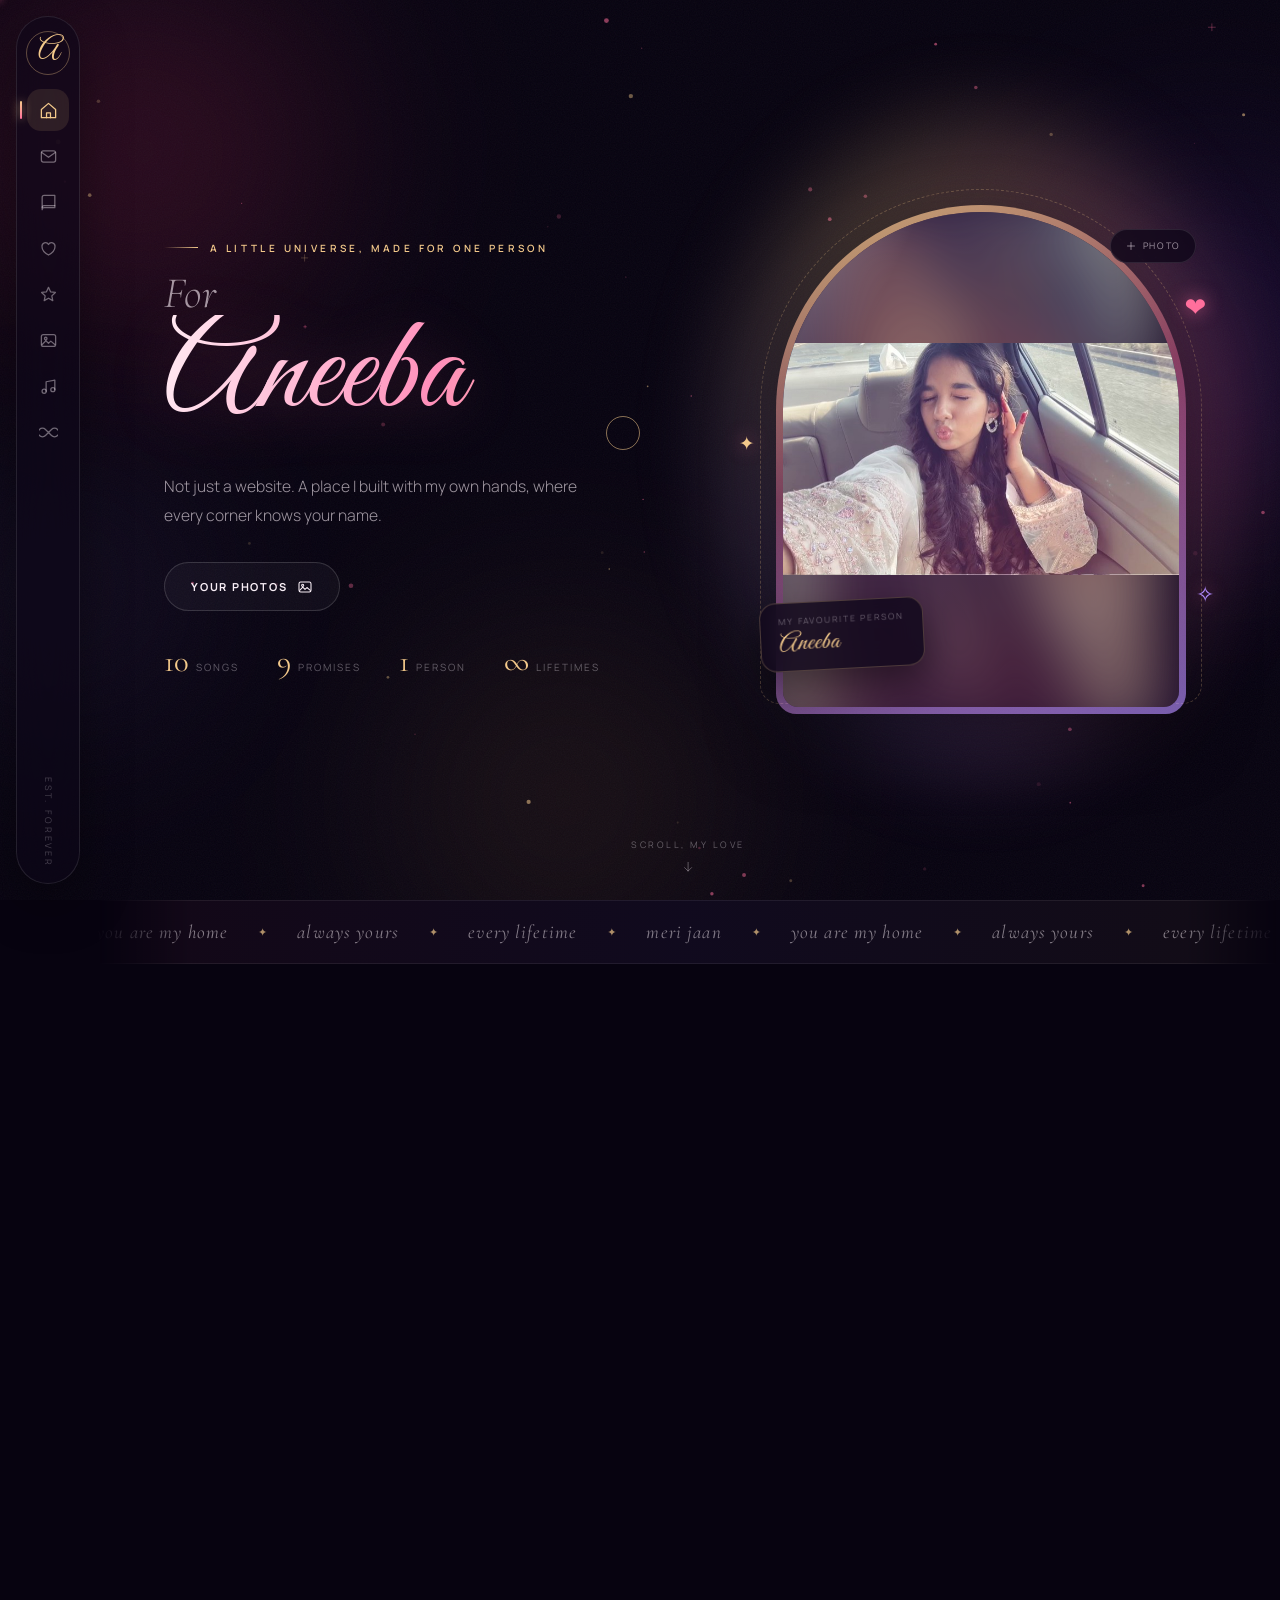
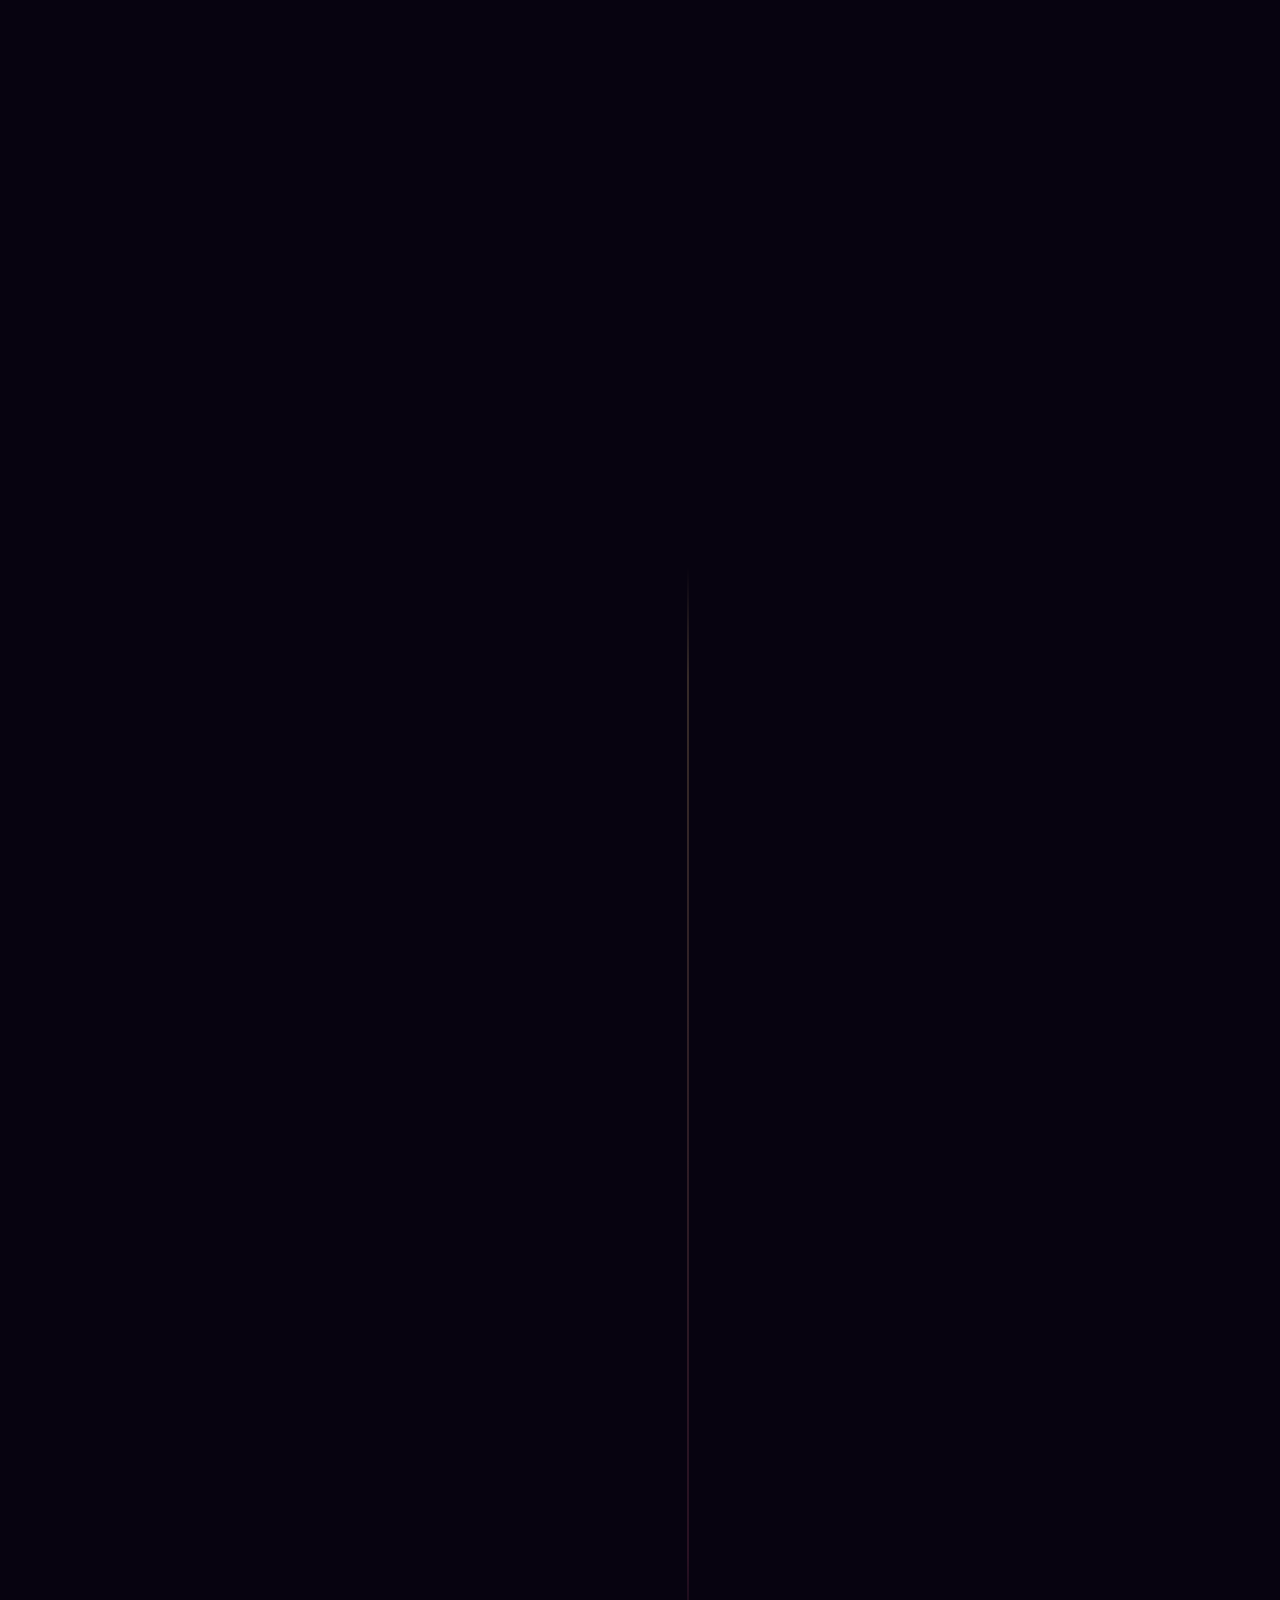
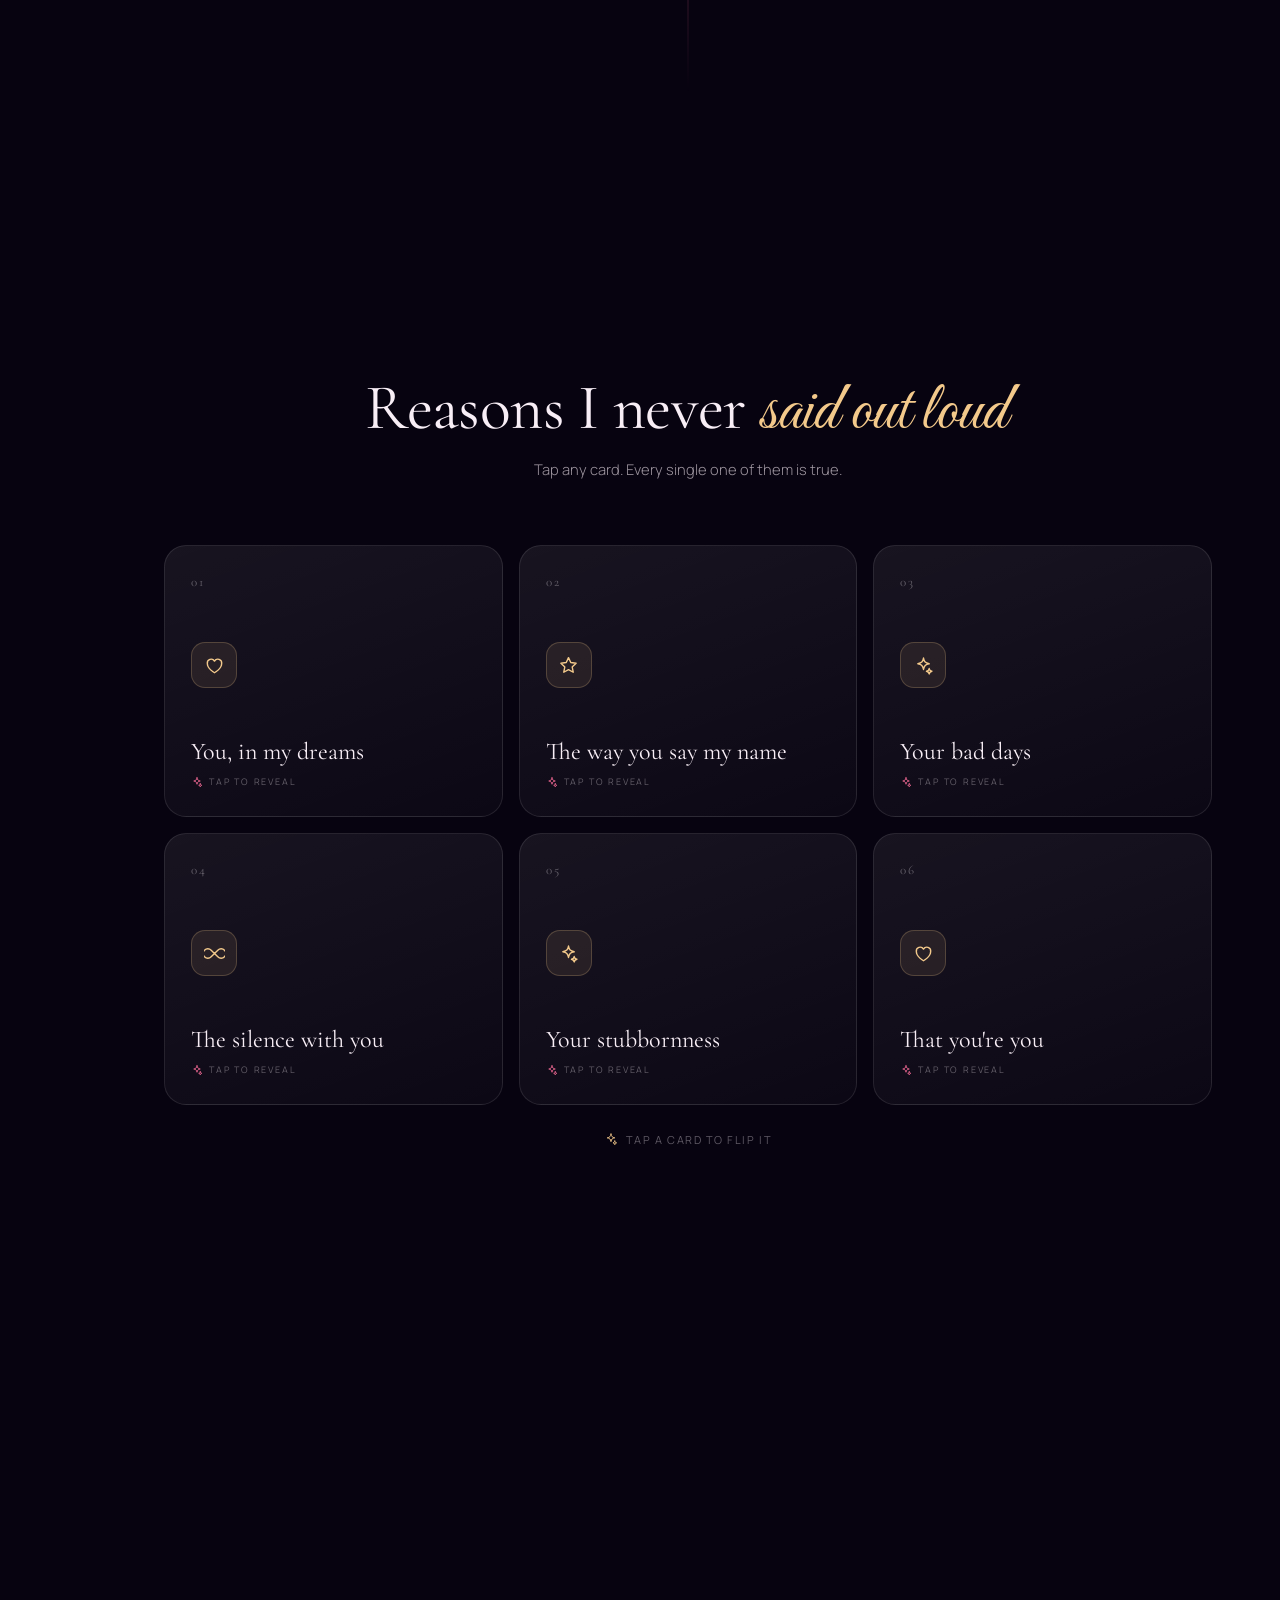
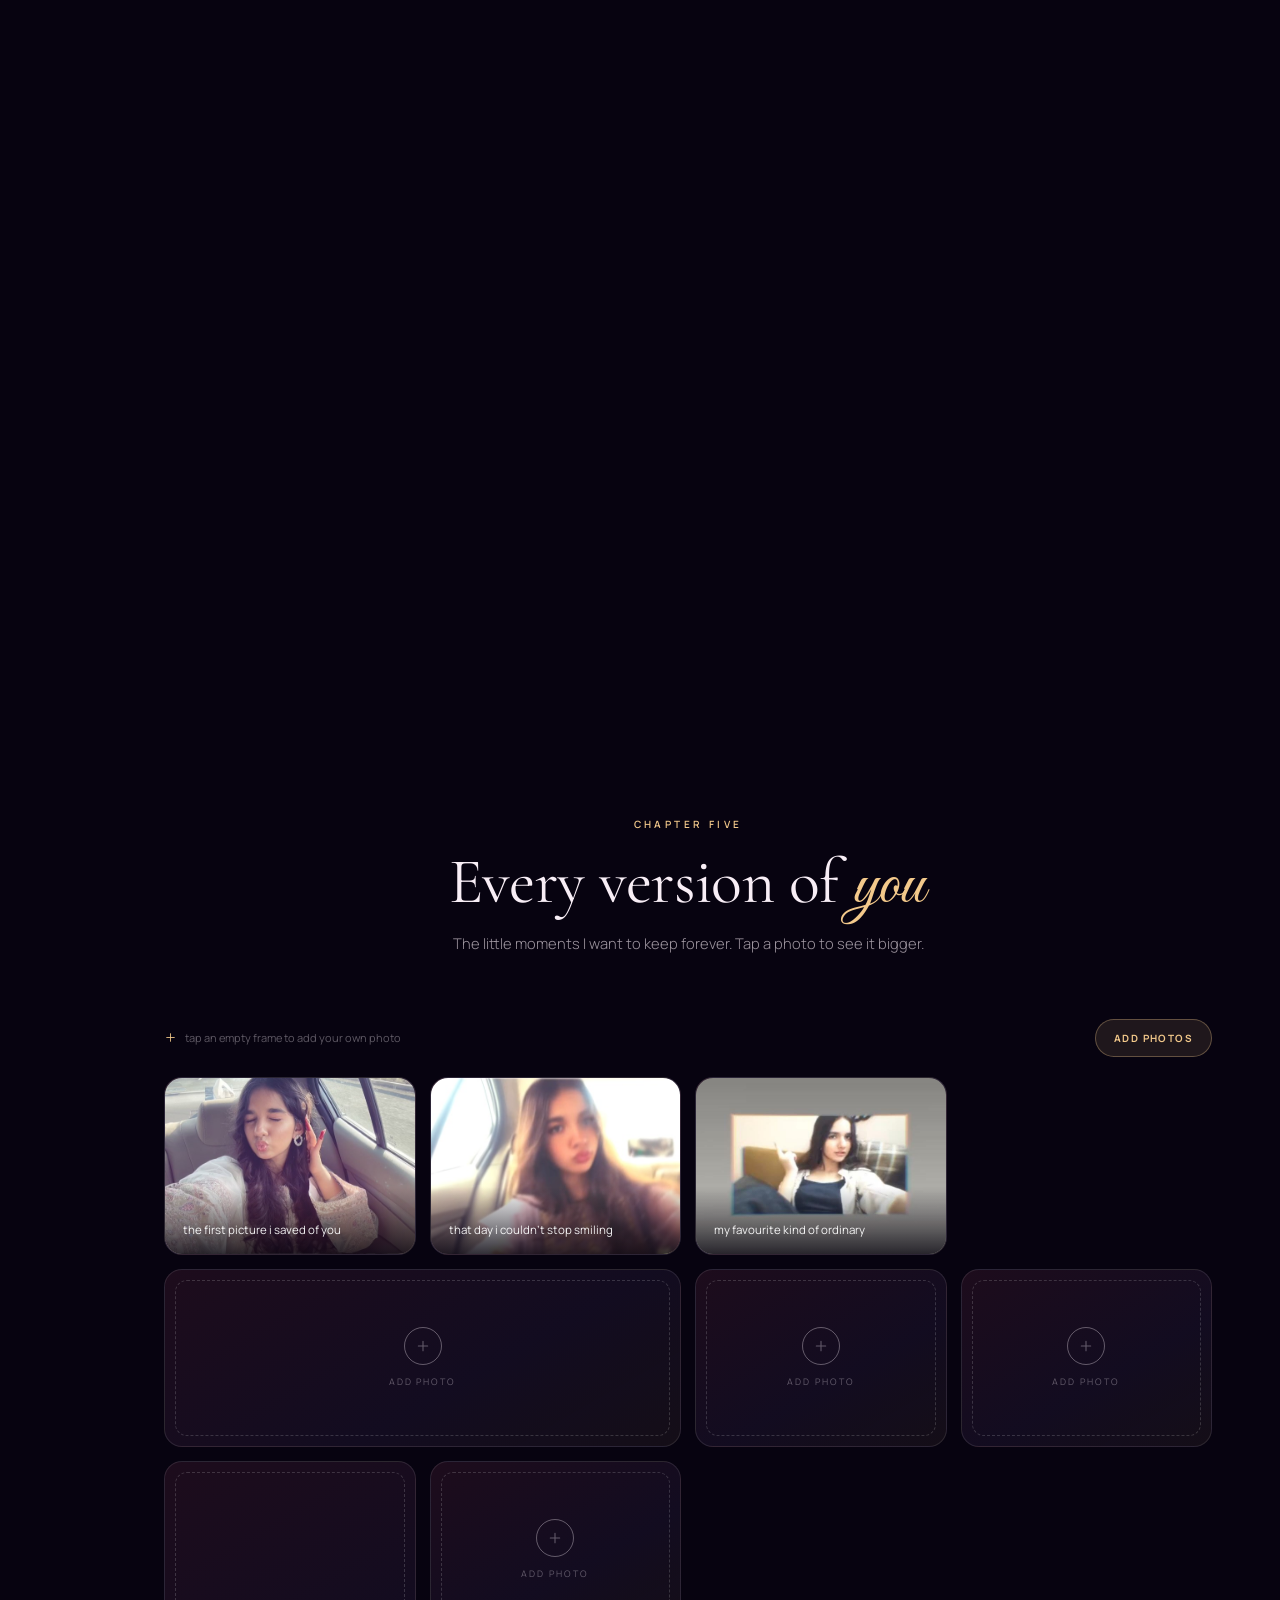
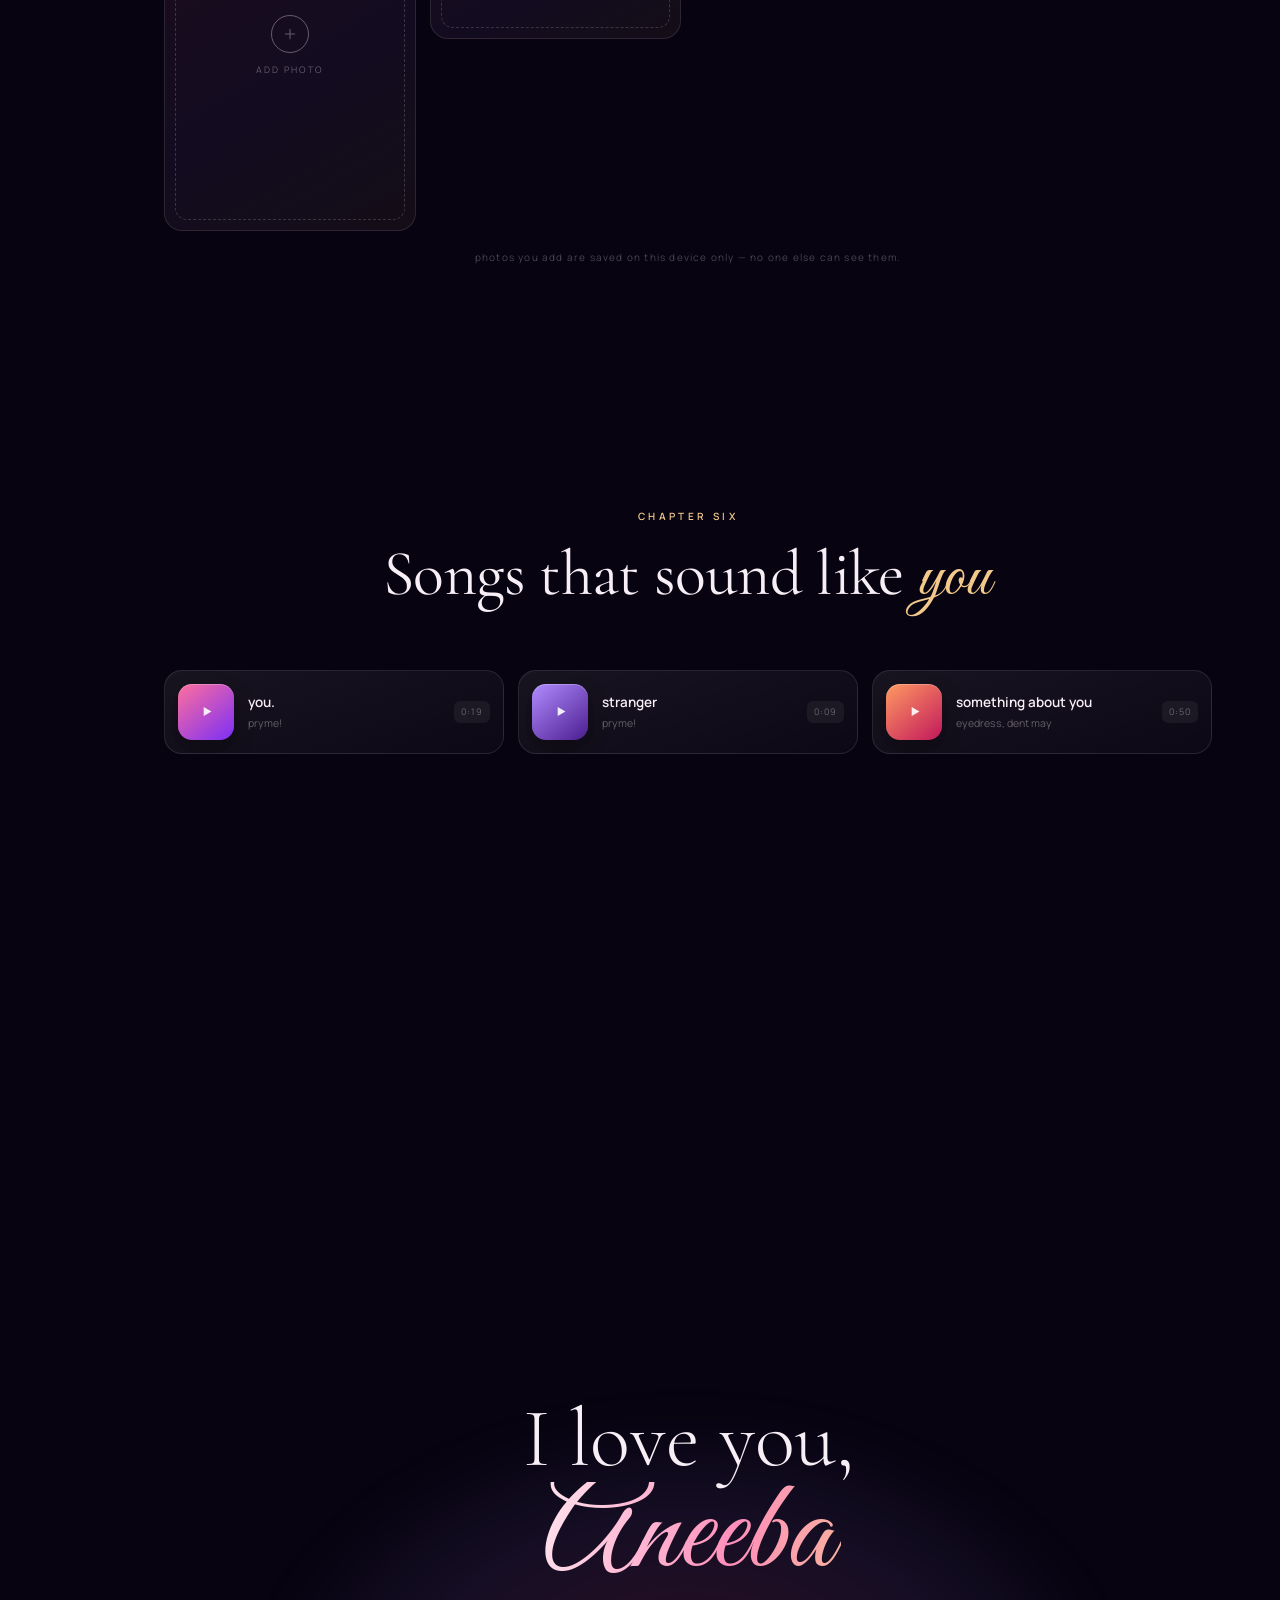
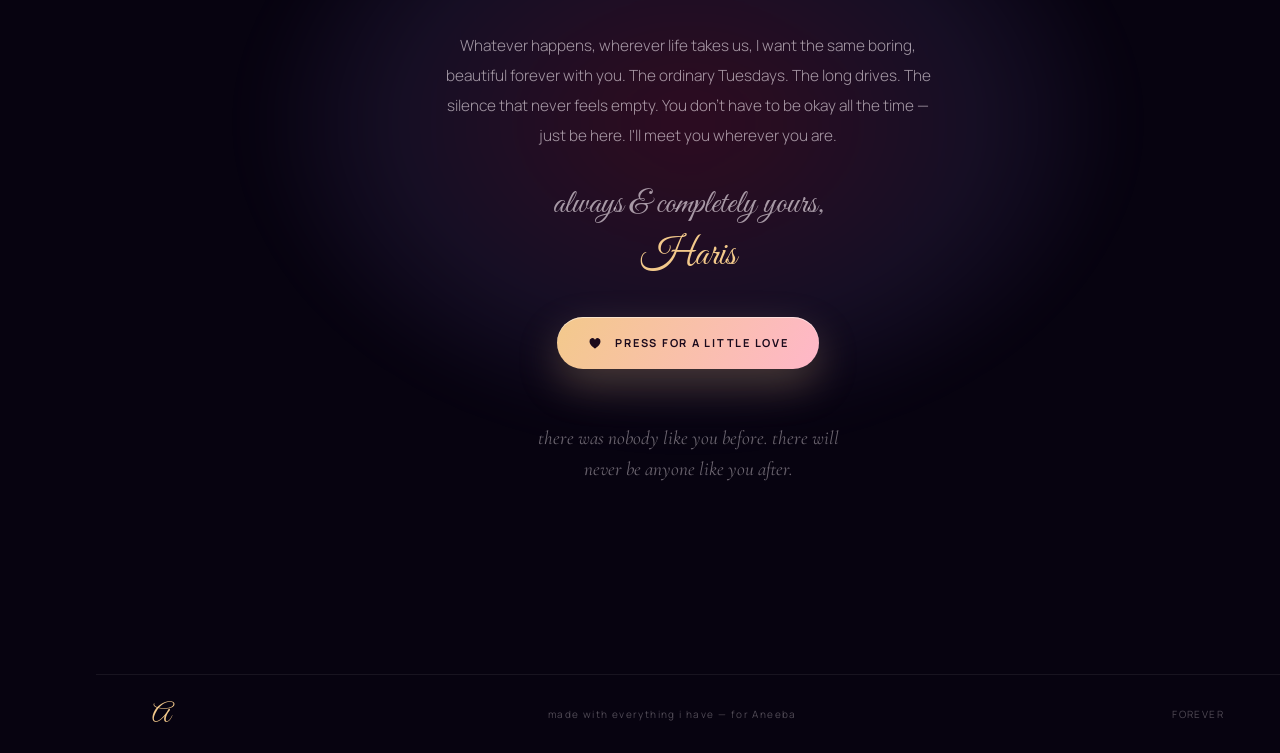
==== index.html @ 553f166e "mobile performance: no canvas particles, freeze loop animations, cover hero" ====
<!DOCTYPE html>
<html lang="en">
<head>
<meta charset="utf-8" />
<meta name="viewport" content="width=device-width, initial-scale=1, viewport-fit=cover" />
<title>For Aneeba — my favourite person</title>
<meta name="description" content="A little universe built for one person. A letter, a story, nine promises, photos of you and our songs." />
<meta name="theme-color" content="#070310" />
<meta property="og:title" content="For Aneeba — my favourite person" />
<meta property="og:description" content="A little universe built for one person." />
<link rel="icon" href="data:image/svg+xml,%3Csvg xmlns='http://www.w3.org/2000/svg' viewBox='0 0 100 100'%3E%3Ctext y='.9em' font-size='90'%3E%E2%9D%A4%EF%B8%8F%3C/text%3E%3C/svg%3E" />
<link rel="preconnect" href="https://fonts.googleapis.com" />
<link rel="preconnect" href="https://fonts.gstatic.com" crossorigin />
<link href="https://fonts.googleapis.com/css2?family=Cormorant+Garamond:ital,wght@0,300;0,400;0,500;0,600;1,300;1,400;1,500&family=Great+Vibes&family=Manrope:wght@300;400;500;600;700&display=swap" rel="stylesheet" />
<link rel="stylesheet" href="css/style.css?v=3" />
<noscript><style>[data-reveal]{opacity:1!important;transform:none!important}.veil{display:none!important}body{overflow:auto!important}</style></noscript>
</head>
<body class="is-loading">

<a class="skip" href="#home">Skip to content</a>

<!-- ============ icon sprite ============ -->
<svg class="sprite" aria-hidden="true" focusable="false">
  <symbol id="i-home" viewBox="0 0 24 24"><path d="M3 10.7 12 3l9 7.7V21H3z"/><path d="M9.5 21v-6h5v6"/></symbol>
  <symbol id="i-mail" viewBox="0 0 24 24"><rect x="3" y="5" width="18" height="14" rx="2.5"/><path d="m3.5 7 8.5 6 8.5-6"/></symbol>
  <symbol id="i-book" viewBox="0 0 24 24"><path d="M4 5.5A2.5 2.5 0 0 1 6.5 3H20v15.5H6.5A2.5 2.5 0 0 0 4 21z"/><path d="M4 18.5A2.5 2.5 0 0 1 6.5 16H20"/></symbol>
  <symbol id="i-heart" viewBox="0 0 24 24"><path d="M12 20.3S3.8 15.6 3.8 9.7A4.4 4.4 0 0 1 12 7a4.4 4.4 0 0 1 8.2 2.7c0 5.9-8.2 10.6-8.2 10.6z"/></symbol>
  <symbol id="i-star" viewBox="0 0 24 24"><path d="m12 3 2.6 5.6 6.1.8-4.5 4.3 1.2 6-5.4-3-5.4 3 1.2-6L3.3 9.4l6.1-.8z"/></symbol>
  <symbol id="i-image" viewBox="0 0 24 24"><rect x="3" y="4.5" width="18" height="15" rx="2.5"/><circle cx="8.5" cy="9.5" r="1.6"/><path d="m4 17 4.7-4.7 3.3 3.2 2.9-2.7L20 17"/></symbol>
  <symbol id="i-music" viewBox="0 0 24 24"><path d="M9 18V6l11-2v12"/><circle cx="6.5" cy="18" r="2.6"/><circle cx="17.5" cy="16" r="2.6"/></symbol>
  <symbol id="i-infinity" viewBox="0 0 24 24"><path d="M8.2 8.2a5.4 5.4 0 1 0 0 7.6c2.3-2.3 5.3-5.3 7.6-7.6a5.4 5.4 0 1 1 0 7.6c-2.3-2.3-5.3-5.3-7.6-7.6z"/></symbol>
  <symbol id="i-play" viewBox="0 0 24 24"><path d="M8 5.5v13l11-6.5z" fill="currentColor" stroke="none"/></symbol>
  <symbol id="i-pause" viewBox="0 0 24 24"><rect x="6.5" y="5" width="3.6" height="14" rx="1" fill="currentColor" stroke="none"/><rect x="13.9" y="5" width="3.6" height="14" rx="1" fill="currentColor" stroke="none"/></symbol>
  <symbol id="i-prev" viewBox="0 0 24 24"><path d="M6 5v14"/><path d="M19 5.5v13L9 12z" fill="currentColor" stroke="none"/></symbol>
  <symbol id="i-next" viewBox="0 0 24 24"><path d="M18 5v14"/><path d="M5 5.5v13L15 12z" fill="currentColor" stroke="none"/></symbol>
  <symbol id="i-close" viewBox="0 0 24 24"><path d="m5.5 5.5 13 13M18.5 5.5l-13 13"/></symbol>
  <symbol id="i-plus" viewBox="0 0 24 24"><path d="M12 5v14M5 12h14"/></symbol>
  <symbol id="i-down" viewBox="0 0 24 24"><path d="M12 4v15M6 13l6 6 6-6"/></symbol>
  <symbol id="i-left" viewBox="0 0 24 24"><path d="m14.5 5-7 7 7 7"/></symbol>
  <symbol id="i-right" viewBox="0 0 24 24"><path d="m9.5 5 7 7-7 7"/></symbol>
  <symbol id="i-menu" viewBox="0 0 24 24"><path d="M4 8h16M4 16h16"/></symbol>
  <symbol id="i-sparkle" viewBox="0 0 24 24"><path d="M12 3.5c.8 4.4 2.1 5.7 6.5 6.5-4.4.8-5.7 2.1-6.5 6.5-.8-4.4-2.1-5.7-6.5-6.5 4.4-.8 5.7-2.1 6.5-6.5z"/><path d="M18.5 15.5c.4 2.1 1 2.7 3.1 3.1-2.1.4-2.7 1-3.1 3.1-.4-2.1-1-2.7-3.1-3.1 2.1-.4 2.7-1 3.1-3.1z"/></symbol>
  <symbol id="i-lock" viewBox="0 0 24 24"><rect x="4.5" y="10" width="15" height="10.5" rx="2.5"/><path d="M8 10V7.5a4 4 0 0 1 8 0V10"/></symbol>
</svg>

<!-- ============ preloader ============ -->
<div class="veil" id="veil" role="status" aria-live="polite">
  <div class="veil__core">
    <div class="veil__ring">
      <svg viewBox="0 0 120 120"><circle class="veil__bg" cx="60" cy="60" r="54"/><circle class="veil__fg" id="veilArc" cx="60" cy="60" r="54"/></svg>
      <span class="veil__mono">A</span>
    </div>
    <p class="veil__name">For Aneeba</p>
    <p class="veil__pct" id="veilPct">0%</p>
  </div>
</div>

<!-- ============ background ============ -->
<div class="aurora" aria-hidden="true">
  <span class="orb orb--1"></span>
  <span class="orb orb--2"></span>
  <span class="orb orb--3"></span>
  <span class="orb orb--4"></span>
  <div class="aurora__grain"></div>
</div>
<canvas id="canvas" aria-hidden="true"></canvas>
<div class="cursor" id="cursor" aria-hidden="true"><span class="cursor__dot"></span><span class="cursor__ring"></span></div>
<div class="progress" aria-hidden="true"><span id="progressFill"></span></div>

<!-- ============ desktop rail ============ -->
<aside class="rail" aria-label="Main navigation">
  <a class="rail__logo" href="#home" aria-label="Back to the top"><span>A</span></a>
  <nav class="rail__nav">
    <a class="rail__link is-active" href="#home" aria-label="Home"><svg class="ico"><use href="#i-home"/></svg><span class="rail__tip">Home</span></a>
    <a class="rail__link" href="#letter" aria-label="Letter"><svg class="ico"><use href="#i-mail"/></svg><span class="rail__tip">Letter</span></a>
    <a class="rail__link" href="#story" aria-label="Our story"><svg class="ico"><use href="#i-book"/></svg><span class="rail__tip">Our story</span></a>
    <a class="rail__link" href="#reasons" aria-label="Reasons"><svg class="ico"><use href="#i-heart"/></svg><span class="rail__tip">Reasons</span></a>
    <a class="rail__link" href="#sky" aria-label="Promises"><svg class="ico"><use href="#i-star"/></svg><span class="rail__tip">Promises</span></a>
    <a class="rail__link" href="#gallery" aria-label="Gallery"><svg class="ico"><use href="#i-image"/></svg><span class="rail__tip">Gallery</span></a>
    <a class="rail__link" href="#music" aria-label="Music"><svg class="ico"><use href="#i-music"/></svg><span class="rail__tip">Music</span></a>
    <a class="rail__link" href="#forever" aria-label="Forever"><svg class="ico"><use href="#i-infinity"/></svg><span class="rail__tip">Forever</span></a>
  </nav>
  <span class="rail__foot">est. forever</span>
</aside>

<!-- ============ mobile topbar + menu ============ -->
<header class="topbar">
  <a class="topbar__logo" href="#home" aria-label="Back to the top">A</a>
  <span class="topbar__tag">for Aneeba</span>
  <button class="topbar__burger" id="burger" aria-label="Open menu" aria-expanded="false" aria-controls="menu">
    <svg class="ico"><use href="#i-menu"/></svg>
  </button>
</header>

<div class="menu" id="menu" aria-hidden="true">
  <div class="menu__inner">
    <p class="menu__kicker">where would you like to go?</p>
    <nav class="menu__nav" aria-label="Mobile navigation">
      <a href="#home"><em>01</em><span>Home</span></a>
      <a href="#letter"><em>02</em><span>The letter</span></a>
      <a href="#story"><em>03</em><span>Our story</span></a>
      <a href="#reasons"><em>04</em><span>Reasons</span></a>
      <a href="#sky"><em>05</em><span>Promises</span></a>
      <a href="#gallery"><em>06</em><span>Your photos</span></a>
      <a href="#music"><em>07</em><span>Our songs</span></a>
      <a href="#forever"><em>08</em><span>Forever</span></a>
    </nav>
    <p class="menu__foot">made with everything i have</p>
  </div>
</div>

<div class="page">

  <!-- ============ hero ============ -->
  <section class="hero" id="home">
    <div class="shell hero__grid">
      <div class="hero__copy">
        <p class="kicker" data-reveal><span class="kicker__line"></span>a little universe, made for one person</p>
        <h1 class="hero__title">
          <span class="hero__pre" data-reveal style="--d:.08s">For</span>
          <span class="hero__name" data-reveal style="--d:.16s">Aneeba</span>
        </h1>
        <p class="hero__lede" data-reveal style="--d:.26s">Not just a website. A place I built with my own hands, where every corner knows your name.</p>
        <div class="hero__actions" data-reveal style="--d:.34s">
          <a class="btn btn--ghost" href="#gallery">
            <span>Your photos</span>
            <svg class="ico"><use href="#i-image"/></svg>
          </a>
        </div>
        <ul class="hero__chips" data-reveal style="--d:.42s">
          <li><b>10</b><span>songs</span></li>
          <li><b>9</b><span>promises</span></li>
          <li><b>1</b><span>person</span></li>
          <li><b>&infin;</b><span>lifetimes</span></li>
        </ul>
      </div>

      <div class="hero__art" data-reveal style="--d:.2s">
        <div class="portrait" id="portrait">
          <div class="portrait__halo"></div>
          <div class="portrait__ring"></div>
          <div class="portrait__inner">
            <div class="portrait__photo" data-photo-slot="hero">
              <img class="portrait__blur" alt="" aria-hidden="true" loading="eager" />
              <img alt="Aneeba" data-photo-img loading="eager" />
              <div class="photo-fallback">
                <span class="photo-fallback__mono">A</span>
                <span class="photo-fallback__hint">a photo of you belongs here</span>
              </div>
              <div class="portrait__sheen"></div>
            </div>
          </div>
          <span class="portrait__orbit portrait__orbit--a" aria-hidden="true">❤</span>
          <span class="portrait__orbit portrait__orbit--b" aria-hidden="true">✦</span>
          <span class="portrait__orbit portrait__orbit--c" aria-hidden="true">✧</span>
          <div class="portrait__tag">
            <span>my favourite person</span>
            <strong>Aneeba</strong>
          </div>
          <button class="portrait__add" type="button" data-photo-pick="hero" aria-label="Add a photo to the portrait">
            <svg class="ico"><use href="#i-plus"/></svg> photo
          </button>
        </div>
      </div>
    </div>
    <a class="scroll-cue" href="#letter" aria-label="Scroll to the letter">
      <span>scroll, my love</span>
      <svg class="ico"><use href="#i-down"/></svg>
    </a>
  </section>

  <!-- ============ marquee ============ -->
  <div class="band" aria-hidden="true">
    <div class="band__track">
      <span>you are my home</span><i>✦</i><span>always yours</span><i>✦</i><span>every lifetime</span><i>✦</i><span>meri jaan</span><i>✦</i>
      <span>you are my home</span><i>✦</i><span>always yours</span><i>✦</i><span>every lifetime</span><i>✦</i><span>meri jaan</span><i>✦</i>
    </div>
  </div>

  <!-- ============ letter ============ -->
  <section class="section" id="letter">
    <div class="shell">
      <div class="head head--center">
        <p class="kicker" data-reveal><span class="kicker__line"></span>chapter one</p>
        <h2 class="head__title" data-reveal style="--d:.08s">Words I kept <em>for you</em></h2>
        <p class="head__sub" data-reveal style="--d:.16s">Some things are too big for a text message, so I put them here instead. Open it slowly.</p>
      </div>

      <div class="envelope-wrap" data-reveal style="--d:.2s">
        <button class="envelope" type="button" data-open-letter aria-label="Open the letter">
          <span class="envelope__back"></span>
          <span class="envelope__letter">
            <span class="envelope__script">For Aneeba</span>
            <span class="envelope__line"></span>
            <span class="envelope__line envelope__line--short"></span>
            <span class="envelope__line"></span>
          </span>
          <span class="envelope__front"></span>
          <span class="envelope__flap"></span>
          <span class="envelope__seal">A</span>
        </button>
        <p class="envelope__caption">sealed with wax &amp; everything i have</p>
      </div>
    </div>
  </section>

  <!-- ============ story ============ -->
  <section class="section" id="story">
    <div class="shell">
      <div class="head head--center">
        <p class="kicker" data-reveal><span class="kicker__line"></span>chapter two</p>
        <h2 class="head__title" data-reveal style="--d:.08s">Our little <em>story</em></h2>
        <p class="head__sub" data-reveal style="--d:.16s">No dates, no timelines. Just the chapters that made you my person.</p>
      </div>
      <div class="timeline" id="timeline"></div>
    </div>
  </section>

  <!-- ============ reasons ============ -->
  <section class="section" id="reasons">
    <div class="shell">
      <div class="head head--center">
        <p class="kicker" data-reveal><span class="kicker__line"></span>chapter three</p>
        <h2 class="head__title" data-reveal style="--d:.08s">Reasons I never <em>said out loud</em></h2>
        <p class="head__sub" data-reveal style="--d:.16s">Tap any card. Every single one of them is true.</p>
      </div>
      <div class="reasons" id="reasonsGrid"></div>
      <p class="hint" data-reveal><svg class="ico"><use href="#i-sparkle"/></svg> tap a card to flip it</p>
    </div>
  </section>

  <!-- ============ promises / sky ============ -->
  <section class="section" id="sky">
    <div class="shell">
      <div class="head head--center">
        <p class="kicker" data-reveal><span class="kicker__line"></span>chapter four</p>
        <h2 class="head__title" data-reveal style="--d:.08s">Nine promises in <em>the sky</em></h2>
        <p class="head__sub" data-reveal style="--d:.16s">Every star is a promise. Open one and keep it forever.</p>
      </div>

      <div class="sky-wrap" data-reveal style="--d:.2s">
        <div class="sky" id="sky">
          <div class="sky__glow"></div>
          <span class="sky__moon" aria-hidden="true"></span>
          <svg class="sky__lines" id="skyLines" viewBox="0 0 100 100" preserveAspectRatio="none" aria-hidden="true"></svg>
          <div class="sky__stars" id="skyStars"></div>
        </div>
        <div class="sky__meta">
          <span class="sky__count"><b id="skyOpen">0</b> / 9 promises opened</span>
          <span class="sky__note" id="skyNote">the stars are listening</span>
        </div>
      </div>
    </div>
  </section>

  <!-- ============ gallery ============ -->
  <section class="section" id="gallery">
    <div class="shell">
      <div class="head head--center">
        <p class="kicker" data-reveal><span class="kicker__line"></span>chapter five</p>
        <h2 class="head__title" data-reveal style="--d:.08s">Every version of <em>you</em></h2>
        <p class="head__sub" data-reveal style="--d:.16s">The little moments I want to keep forever. Tap a photo to see it bigger.</p>
      </div>

      <div class="gallery-bar" data-reveal>
        <span class="gallery-bar__hint"><svg class="ico"><use href="#i-plus"/></svg> tap an empty frame to add your own photo</span>
        <button class="btn btn--tiny" type="button" id="addPhotosBtn">Add photos</button>
      </div>

      <div class="gallery" id="galleryGrid"></div>
      <p class="gallery__note">photos you add are saved on this device only — no one else can see them.</p>
    </div>
  </section>

  <!-- ============ music ============ -->
  <section class="section" id="music">
    <div class="shell">
      <div class="head head--center">
        <p class="kicker" data-reveal><span class="kicker__line"></span>chapter six</p>
        <h2 class="head__title" data-reveal style="--d:.08s">Songs that sound like <em>you</em></h2>
      </div>
      <div class="playlist" id="playlist"></div>
    </div>
  </section>

  <!-- ============ forever ============ -->
  <section class="section forever" id="forever">
    <div class="forever__glow" aria-hidden="true"></div>
    <div class="shell forever__inner">
      <p class="kicker" data-reveal><span class="kicker__line"></span>one last thing</p>
      <h2 class="forever__title" data-reveal style="--d:.1s">I love you,<br /><span>Aneeba</span></h2>
      <p class="forever__text" data-reveal style="--d:.2s">
        Whatever happens, wherever life takes us, I want the same boring, beautiful forever with you.
        The ordinary Tuesdays. The long drives. The silence that never feels empty.
        You don't have to be okay all the time — just be here. I'll meet you wherever you are.
      </p>
      <p class="forever__sign" data-reveal style="--d:.28s">always &amp; completely yours,<br /><span>Haris</span></p>
      <button class="btn btn--heart" type="button" id="loveBtn" data-reveal style="--d:.36s">
        <svg class="ico"><use href="#i-heart"/></svg>
        <span>press for a little love</span>
      </button>
      <p class="forever__foot" data-reveal style="--d:.44s">there was nobody like you before. there will never be anyone like you after.</p>
    </div>
  </section>

  <footer class="footer">
    <span>A</span>
    <p>made with everything i have — for Aneeba</p>
    <span class="footer__year">forever</span>
  </footer>
</div>

<!-- ============ mini player ============ -->
<div class="mini" id="mini" aria-hidden="true">
  <div class="mini__cover" id="miniCover"><span class="mini__eq"><i></i><i></i><i></i></span></div>
  <div class="mini__meta">
    <strong id="miniTitle">—</strong>
    <span id="miniArtist">—</span>
  </div>
  <div class="mini__controls">
    <button class="mini__btn" type="button" id="miniPrev" aria-label="Previous song"><svg class="ico"><use href="#i-prev"/></svg></button>
    <button class="mini__btn mini__btn--play" type="button" id="miniPlay" aria-label="Play or pause"><svg class="ico" id="miniPlayIcon"><use href="#i-play"/></svg></button>
    <button class="mini__btn" type="button" id="miniNext" aria-label="Next song"><svg class="ico"><use href="#i-next"/></svg></button>
  </div>
  <div class="mini__bar" id="miniBar" role="slider" aria-label="Song progress" aria-valuemin="0" aria-valuemax="100" aria-valuenow="0" tabindex="0">
    <span id="miniFill"></span>
  </div>
</div>
<audio id="audio" preload="metadata"></audio>

<!-- ============ letter modal ============ -->
<div class="modal" id="letterModal" aria-hidden="true">
  <div class="modal__scrim" data-close></div>
  <article class="paper" role="dialog" aria-modal="true" aria-labelledby="letterTitle">
    <button class="modal__close" type="button" data-close aria-label="Close the letter"><svg class="ico"><use href="#i-close"/></svg></button>
    <div class="paper__grain" aria-hidden="true"></div>
    <div class="paper__inner">
      <p class="paper__kicker">a letter, in ink &amp; light</p>
      <h2 class="paper__title" id="letterTitle">Aneeba,</h2>
      <div class="paper__body" id="letterBody"></div>
      <p class="paper__sign" id="letterSign"></p>
      <span class="paper__seal" aria-hidden="true">A</span>
    </div>
  </article>
</div>

<!-- ============ promise modal ============ -->
<div class="modal" id="promiseModal" aria-hidden="true">
  <div class="modal__scrim" data-close></div>
  <article class="promise" role="dialog" aria-modal="true" aria-labelledby="promiseTitle">
    <button class="modal__close" type="button" data-close aria-label="Close the promise"><svg class="ico"><use href="#i-close"/></svg></button>
    <span class="promise__no" id="promiseNo">01</span>
    <span class="promise__star" aria-hidden="true"><svg class="ico"><use href="#i-star"/></svg></span>
    <h3 class="promise__title" id="promiseTitle"></h3>
    <p class="promise__text" id="promiseText"></p>
    <p class="promise__sealed"><svg class="ico"><use href="#i-lock"/></svg> sealed &amp; kept, forever</p>
  </article>
</div>

<!-- ============ lightbox ============ -->
<div class="lightbox" id="lightbox" aria-hidden="true">
  <button class="lightbox__close" type="button" id="lbClose" aria-label="Close photo"><svg class="ico"><use href="#i-close"/></svg></button>
  <button class="lightbox__nav lightbox__nav--prev" type="button" id="lbPrev" aria-label="Previous photo"><svg class="ico"><use href="#i-left"/></svg></button>
  <figure class="lightbox__fig">
    <img id="lbImg" alt="" />
    <figcaption><span id="lbCap"></span><em id="lbCount"></em></figcaption>
  </figure>
  <button class="lightbox__nav lightbox__nav--next" type="button" id="lbNext" aria-label="Next photo"><svg class="ico"><use href="#i-right"/></svg></button>
</div>

<!-- ============ misc ============ -->
<input type="file" id="photoInput" accept="image/*" hidden />
<div class="toast" id="toast" role="status" aria-live="polite"></div>
<div class="hearts" id="hearts" aria-hidden="true"></div>

<script src="js/data.js?v=3"></script>
<script src="js/app.js?v=3"></script>
</body>
</html>
---- css/style.css ----
/* =========================================================
   FOR ANEEBA — styles
   palette: midnight plum · rose · antique gold · lavender
   ========================================================= */

:root{
  --bg: #070310;
  --bg-2: #0c0518;
  --ink: #f8eef6;
  --muted: rgba(248,238,246,.62);
  --faint: rgba(248,238,246,.36);
  --rose: #ff6f9c;
  --rose-2: #ff3d77;
  --gold: #f3c98b;
  --gold-2: #e5a95f;
  --lav: #b18cff;
  --line: rgba(255,255,255,.1);
  --glass: linear-gradient(160deg, rgba(255,255,255,.07), rgba(255,255,255,.022));
  --shadow: 0 24px 70px rgba(0,0,0,.45);
  --font-display: "Cormorant Garamond", Georgia, serif;
  --font-script: "Great Vibes", "Segoe Script", cursive;
  --font-body: "Manrope", ui-sans-serif, system-ui, -apple-system, "Segoe UI", sans-serif;
  --rail: 96px;
  --ease: cubic-bezier(.22,.7,.22,1);
}

*,*::before,*::after{ box-sizing:border-box; }
html{ scroll-behavior:smooth; -webkit-text-size-adjust:100%; overflow-x:hidden; overflow-x:clip; }
body{
  margin:0;
  background:var(--bg);
  color:var(--ink);
  font-family:var(--font-body);
  font-size:16px;
  line-height:1.6;
  overflow-x:hidden;
  overflow-x:clip;
  -webkit-font-smoothing:antialiased;
}
body.is-loading{ overflow:hidden; }
body.no-scroll{ overflow:hidden; }
img{ max-width:100%; display:block; }
button{ font:inherit; color:inherit; }
a{ color:inherit; text-decoration:none; }
::selection{ background:rgba(255,111,156,.35); color:#fff; }
:focus-visible{ outline:2px solid var(--gold); outline-offset:3px; border-radius:6px; }

.sprite{ position:absolute; width:0; height:0; overflow:hidden; }
.ico{ width:18px; height:18px; fill:none; stroke:currentColor; stroke-width:1.6; stroke-linecap:round; stroke-linejoin:round; flex:none; }

.skip{
  position:fixed; top:-100px; left:16px; z-index:999;
  background:var(--gold); color:#1a0f1f; padding:10px 18px; border-radius:0 0 12px 12px;
  font-size:13px; font-weight:600; transition:top .25s;
}
.skip:focus{ top:0; }

::-webkit-scrollbar{ width:9px; }
::-webkit-scrollbar-track{ background:#080311; }
::-webkit-scrollbar-thumb{ background:linear-gradient(var(--rose),var(--lav)); border-radius:99px; border:2px solid #080311; }

/* ============ background ============ */
.aurora{ position:fixed; inset:0; z-index:0; overflow:hidden; pointer-events:none; }
.orb{ position:absolute; border-radius:50%; filter:blur(90px); opacity:.5; will-change:transform; }
.orb--1{ width:46vw; height:46vw; min-width:380px; min-height:380px; top:-16%; left:-12%; background:radial-gradient(circle, rgba(255,61,119,.42), transparent 68%); animation:drift1 24s ease-in-out infinite; }
.orb--2{ width:42vw; height:42vw; min-width:320px; min-height:320px; top:8%; right:-16%; background:radial-gradient(circle, rgba(124,58,237,.4), transparent 68%); animation:drift2 30s ease-in-out infinite; }
.orb--3{ width:44vw; height:44vw; min-width:340px; min-height:340px; bottom:-20%; left:22%; background:radial-gradient(circle, rgba(229,169,95,.24), transparent 66%); animation:drift3 34s ease-in-out infinite; }
.orb--4{ width:30vw; height:30vw; min-width:260px; min-height:260px; top:44%; left:-10%; background:radial-gradient(circle, rgba(177,140,255,.22), transparent 70%); animation:drift2 28s ease-in-out infinite reverse; }
.aurora__grain{
  position:absolute; inset:0; opacity:.05; mix-blend-mode:soft-light;
  background-image:url("data:image/svg+xml,%3Csvg xmlns='http://www.w3.org/2000/svg' width='160' height='160'%3E%3Cfilter id='n'%3E%3CfeTurbulence type='fractalNoise' baseFrequency='.85' numOctaves='3'/%3E%3C/filter%3E%3Crect width='160' height='160' filter='url(%23n)'/%3E%3C/svg%3E");
}
@keyframes drift1{ 0%,100%{transform:translate3d(0,0,0) scale(1)} 50%{transform:translate3d(6vw,4vh,0) scale(1.12)} }
@keyframes drift2{ 0%,100%{transform:translate3d(0,0,0) scale(1)} 50%{transform:translate3d(-5vw,6vh,0) scale(1.1)} }
@keyframes drift3{ 0%,100%{transform:translate3d(0,0,0) scale(1)} 50%{transform:translate3d(4vw,-5vh,0) scale(1.14)} }

#canvas{ position:fixed; inset:0; z-index:1; pointer-events:none; }

/* ============ cursor / progress ============ */
.cursor{ position:fixed; inset:0; z-index:350; pointer-events:none; display:none; }
.cursor__dot,.cursor__ring{ position:absolute; top:0; left:0; border-radius:50%; transform:translate3d(-50%,-50%,0); }
.cursor__dot{ width:6px; height:6px; background:var(--rose); box-shadow:0 0 10px var(--rose); margin:-3px 0 0 -3px; }
.cursor__ring{ width:34px; height:34px; border:1px solid rgba(243,201,139,.55); margin:-17px 0 0 -17px; transition:width .25s var(--ease), height .25s var(--ease), margin .25s var(--ease), border-color .25s; }
.cursor.is-hover .cursor__ring{ width:56px; height:56px; margin:-28px 0 0 -28px; border-color:rgba(255,111,156,.8); }
@media (pointer:fine){ .cursor{ display:block; } }

.progress{ position:fixed; top:0; left:0; right:0; height:2px; z-index:120; background:transparent; }
.progress span{ display:block; height:100%; width:0; background:linear-gradient(90deg,var(--rose),var(--gold),var(--lav)); box-shadow:0 0 12px rgba(255,111,156,.6); }

/* ============ preloader ============ */
.veil{
  position:fixed; inset:0; z-index:400;
  display:grid; place-items:center;
  background:radial-gradient(circle at 50% 42%, #170a2b, #070310 68%);
  transition:opacity .9s ease, visibility .9s;
}
.veil.is-done{ opacity:0; visibility:hidden; pointer-events:none; }
.veil__core{ display:flex; flex-direction:column; align-items:center; gap:10px; transition:transform 1s var(--ease), opacity .6s; }
.veil.is-done .veil__core{ transform:scale(1.12); opacity:0; }
.veil__ring{ position:relative; width:124px; height:124px; }
.veil__ring svg{ width:100%; height:100%; transform:rotate(-90deg); }
.veil__bg{ fill:none; stroke:rgba(255,255,255,.09); stroke-width:2; }
.veil__fg{ fill:none; stroke:url(#none); stroke:var(--rose); stroke-width:2; stroke-linecap:round; stroke-dasharray:339.3; stroke-dashoffset:339.3; }
.veil__mono{
  position:absolute; inset:0; display:grid; place-items:center;
  font-family:var(--font-script); font-size:58px; color:var(--gold);
  text-shadow:0 0 30px rgba(243,201,139,.6); line-height:1; padding-bottom:8px;
}
.veil__name{ margin:0; font-family:var(--font-display); font-size:22px; letter-spacing:.28em; text-transform:uppercase; color:var(--muted); }
.veil__pct{ margin:0; font-size:11px; letter-spacing:.3em; color:var(--faint); }

/* ============ desktop rail ============ */
.rail{
  position:fixed; left:16px; top:16px; bottom:16px; width:64px; z-index:90;
  display:flex; flex-direction:column; align-items:center; gap:8px;
  padding:14px 0 16px; border-radius:34px;
  background:rgba(14,7,25,.62); border:1px solid var(--line);
  backdrop-filter:blur(20px); -webkit-backdrop-filter:blur(20px);
  box-shadow:0 20px 50px rgba(0,0,0,.35);
}
.rail__logo{
  width:44px; height:44px; display:grid; place-items:center; flex:none;
  font-family:var(--font-script); font-size:30px; color:var(--gold); line-height:1;
  border:1px solid rgba(243,201,139,.35); border-radius:50%;
  padding-bottom:5px; transition:transform .4s var(--ease), box-shadow .4s;
}
.rail__logo:hover{ transform:rotate(-8deg) scale(1.06); box-shadow:0 0 26px rgba(243,201,139,.3); }
.rail__nav{ display:flex; flex-direction:column; gap:4px; padding:6px 0; }
.rail__link{
  position:relative; width:42px; height:42px; display:grid; place-items:center;
  border-radius:14px; color:rgba(248,238,246,.42); transition:color .3s, background .3s, transform .3s;
}
.rail__link .ico{ width:19px; height:19px; }
.rail__link:hover{ color:var(--ink); background:rgba(255,255,255,.06); transform:translateY(-1px); }
.rail__link.is-active{ color:var(--gold); background:rgba(243,201,139,.11); }
.rail__link.is-active::before{
  content:""; position:absolute; left:-7px; top:50%; width:2px; height:18px;
  transform:translateY(-50%); border-radius:2px;
  background:linear-gradient(var(--gold),var(--rose)); box-shadow:0 0 10px var(--gold);
}
.rail__tip{
  position:absolute; left:calc(100% + 12px); top:50%; transform:translate(-6px,-50%);
  padding:7px 12px; border-radius:9px; white-space:nowrap;
  background:rgba(20,10,34,.95); border:1px solid var(--line);
  font-size:11px; letter-spacing:.08em; color:var(--ink); pointer-events:none;
  opacity:0; transition:opacity .25s, transform .25s;
}
.rail__link:hover .rail__tip{ opacity:1; transform:translate(0,-50%); }
.rail__foot{ margin-top:auto; writing-mode:vertical-rl; font-size:9px; letter-spacing:.3em; text-transform:uppercase; color:rgba(248,238,246,.25); }

/* ============ mobile topbar + menu ============ */
.topbar{ display:none; }
.menu{
  position:fixed; inset:0; z-index:105; padding:24px;
  background:rgba(7,3,16,.88); backdrop-filter:blur(24px); -webkit-backdrop-filter:blur(24px);
  opacity:0; visibility:hidden; transition:opacity .45s, visibility .45s;
}
.menu.is-open{ opacity:1; visibility:visible; }
.menu__inner{
  height:100%; max-width:560px; margin:0 auto; display:flex; flex-direction:column; justify-content:center; gap:24px;
  overflow-y:auto; scrollbar-width:none; padding-block:24px;
  transform:translateY(24px); transition:transform .55s var(--ease);
}
.menu__inner::-webkit-scrollbar{ display:none; }
.menu.is-open .menu__inner{ transform:none; }
.menu__kicker{ margin:0; text-align:center; font-size:10px; letter-spacing:.3em; text-transform:uppercase; color:var(--gold); }
.menu__nav{ display:flex; flex-direction:column; }
.menu__nav a{
  display:flex; align-items:baseline; gap:18px; padding:12px 6px;
  border-bottom:1px solid rgba(255,255,255,.07);
  font-family:var(--font-display); font-size:clamp(28px,7vw,40px); line-height:1.15;
  transition:color .3s, padding-left .3s, border-color .3s;
}
.menu__nav a em{ font-family:var(--font-body); font-style:normal; font-size:10px; letter-spacing:.14em; color:var(--faint); }
.menu__nav a:hover,.menu__nav a:focus-visible{ color:var(--gold); padding-left:12px; border-color:rgba(243,201,139,.4); }
.menu__foot{ margin:0; text-align:center; font-size:10px; letter-spacing:.28em; text-transform:uppercase; color:var(--faint); }

/* ============ shared ============ */
.page{ position:relative; z-index:2; margin-left:var(--rail); }
.shell{ width:100%; max-width:1160px; margin:0 auto; padding-inline:clamp(20px,4.4vw,56px); }
.section{ position:relative; padding-block:clamp(76px,9.5vw,138px); }
.section[id]{ scroll-margin-top:24px; }

.kicker{
  display:flex; align-items:center; gap:12px; margin:0 0 16px;
  font-size:10px; font-weight:600; letter-spacing:.34em; text-transform:uppercase; color:var(--gold);
}
.kicker__line{ display:block; width:34px; height:1px; background:linear-gradient(90deg,transparent,var(--gold)); }
.head--center .kicker{ justify-content:center; }
.head--center .kicker__line{ background:linear-gradient(90deg,transparent,var(--gold)); }
.head--center .kicker__line:last-child{ display:none; }

.head{ margin-bottom:clamp(38px,5vw,62px); }
.head--center{ text-align:center; }
.head__title{
  margin:0 0 14px; font-family:var(--font-display); font-weight:400;
  font-size:clamp(2.35rem,5.4vw,4rem); line-height:1.06; letter-spacing:-.01em;
}
.head__title em{ font-family:var(--font-script); font-style:normal; color:var(--gold); font-size:1.08em; line-height:.8; padding-right:.04em; }
.head__sub{ margin:0 auto; max-width:56ch; color:var(--muted); font-size:clamp(.92rem,1.15vw,1.02rem); font-weight:300; line-height:1.8; }

.btn{
  position:relative; display:inline-flex; align-items:center; justify-content:center; gap:10px;
  padding:15px 26px; border:0; border-radius:999px; cursor:pointer;
  font-family:var(--font-body); font-size:11px; font-weight:700; letter-spacing:.16em; text-transform:uppercase;
  transition:transform .35s var(--ease), box-shadow .35s, background .35s, border-color .35s, color .35s;
  overflow:hidden;
}
.btn .ico{ width:16px; height:16px; }
.btn--primary{
  color:#fff; background:linear-gradient(120deg,#ff5f92,#c44dff);
  box-shadow:0 14px 34px rgba(255,79,140,.28), inset 0 1px 0 rgba(255,255,255,.32);
}
.btn--primary::after{
  content:""; position:absolute; inset:0; border-radius:inherit;
  background:linear-gradient(120deg,transparent 20%,rgba(255,255,255,.35) 50%,transparent 80%);
  transform:translateX(-120%); transition:transform .7s var(--ease);
}
.btn--primary:hover{ transform:translateY(-2px); box-shadow:0 20px 44px rgba(255,79,140,.4), inset 0 1px 0 rgba(255,255,255,.32); }
.btn--primary:hover::after{ transform:translateX(120%); }
.btn--ghost{ color:var(--ink); background:rgba(255,255,255,.035); border:1px solid rgba(255,255,255,.15); }
.btn--ghost:hover{ transform:translateY(-2px); border-color:rgba(255,111,156,.55); background:rgba(255,111,156,.08); }
.btn--tiny{ padding:10px 18px; font-size:10px; letter-spacing:.14em; background:rgba(243,201,139,.1); border:1px solid rgba(243,201,139,.32); color:var(--gold); border-radius:999px; cursor:pointer; }
.btn--tiny:hover{ background:rgba(243,201,139,.18); }
.btn--heart{
  padding:17px 30px; color:#1b0a1c; background:linear-gradient(120deg,var(--gold),#ffb7c9);
  box-shadow:0 16px 40px rgba(243,201,139,.25), inset 0 1px 0 rgba(255,255,255,.5);
  gap:12px;
}
.btn--heart .ico{ fill:currentColor; stroke:none; }
.btn--heart:hover{ transform:translateY(-3px) scale(1.02); box-shadow:0 22px 50px rgba(243,201,139,.36), inset 0 1px 0 rgba(255,255,255,.5); }

.hint{ display:flex; align-items:center; justify-content:center; gap:8px; margin:26px 0 0; font-size:11px; letter-spacing:.14em; text-transform:uppercase; color:var(--faint); }
.hint .ico{ width:14px; height:14px; color:var(--gold); }

[data-reveal]{ opacity:0; transform:translateY(28px); transition:opacity .95s var(--ease), transform .95s var(--ease); transition-delay:var(--d,0s); }
[data-reveal].is-in{ opacity:1; transform:none; }

/* ============ hero ============ */
.hero{
  position:relative; min-height:100svh; display:flex; align-items:center; overflow:hidden;
  padding-block:clamp(100px,12vh,150px) clamp(80px,10vh,110px);
}
.hero__grid{ display:grid; grid-template-columns:1.06fr .94fr; align-items:center; gap:clamp(32px,5vw,76px); }
.hero__title{ margin:0 0 22px; display:flex; flex-direction:column; }
.hero__pre{ font-family:var(--font-display); font-style:italic; font-weight:300; font-size:clamp(2rem,3.4vw,3rem); line-height:1; color:var(--muted); letter-spacing:.02em; }
.hero__name{
  font-family:var(--font-script); font-weight:400; line-height:.9;
  font-size:clamp(4.6rem,10.5vw,8.6rem);
  background:linear-gradient(100deg,#ffeaf3 0%,#ff8fba 24%,#f3c98b 48%,#c9a7ff 72%,#ffeaf3 100%);
  background-size:220% 100%;
  -webkit-background-clip:text; background-clip:text; color:transparent;
  filter:drop-shadow(0 6px 30px rgba(255,111,156,.22));
  animation:shimmer 10s linear infinite;
  padding:0 .06em .1em 0;
}
@keyframes shimmer{ to{ background-position:220% 0; } }
.hero__lede{ margin:0 0 32px; max-width:46ch; color:var(--muted); font-size:clamp(.98rem,1.2vw,1.08rem); font-weight:300; line-height:1.85; }
.hero__actions{ display:flex; flex-wrap:wrap; gap:12px; }
.hero__chips{ display:flex; flex-wrap:wrap; gap:clamp(18px,3vw,38px); margin:36px 0 0; padding:0; list-style:none; }
.hero__chips li{ display:flex; align-items:baseline; gap:7px; }
.hero__chips b{ font-family:var(--font-display); font-weight:400; font-size:clamp(1.5rem,2.4vw,2rem); color:var(--gold); line-height:1; }
.hero__chips span{ font-size:10px; letter-spacing:.2em; text-transform:uppercase; color:var(--faint); }

.hero__art{ display:flex; justify-content:center; }
.portrait{ position:relative; width:min(100%,410px); transition:transform .45s var(--ease); }
.portrait__halo{
  position:absolute; inset:-16% -12% -10%; border-radius:50%;
  background:conic-gradient(from 90deg, rgba(255,111,156,.5), rgba(177,140,255,.46), rgba(243,201,139,.5), rgba(255,111,156,.5));
  filter:blur(46px); opacity:.5; animation:spin 18s linear infinite;
}
.portrait__ring{
  position:absolute; inset:-16px -16px 10px; border-radius:300px 300px 26px 26px;
  border:1px dashed rgba(243,201,139,.28); pointer-events:none;
}
.portrait__inner{ position:relative; border-radius:260px 260px 26px 26px; padding:7px; background:linear-gradient(160deg, rgba(243,201,139,.8), rgba(255,111,156,.35) 45%, rgba(177,140,255,.65)); box-shadow:var(--shadow); }
.portrait__photo{
  position:relative; overflow:hidden; border-radius:255px 255px 20px 20px; aspect-ratio:4/5;
  background:linear-gradient(165deg,#231033,#12071f 55%,#1c0b2a);
  cursor:pointer;
}
.portrait__photo img{ width:100%; height:100%; object-fit:cover; position:absolute; inset:0; z-index:2; }
.portrait__photo .portrait__blur{
  inset:-6%; width:112%; height:112%; z-index:0; object-fit:cover;
  filter:blur(32px) saturate(1.25) brightness(.8); opacity:0; transition:opacity .7s;
}
.portrait__photo.is-landscape .portrait__blur{ opacity:.75; }
.portrait__photo.is-landscape img[data-photo-img]{ object-fit:contain; }
.portrait__photo img.is-missing{ display:none; }
.photo-fallback{ position:absolute; inset:0; display:flex; flex-direction:column; align-items:center; justify-content:center; gap:8px; z-index:1; }
.portrait__photo.is-filled .photo-fallback{ display:none; }
.photo-fallback__mono{
  font-family:var(--font-script); font-size:clamp(6rem,14vw,9rem); line-height:1;
  background:linear-gradient(160deg,#ffe9d2,var(--gold) 45%,#ff9ab8);
  -webkit-background-clip:text; background-clip:text; color:transparent;
  filter:drop-shadow(0 0 32px rgba(243,201,139,.3)); padding-bottom:.08em;
}
.photo-fallback__hint{ font-size:9px; letter-spacing:.26em; text-transform:uppercase; color:var(--faint); }
.portrait__sheen{ position:absolute; inset:0; z-index:3; pointer-events:none; background:linear-gradient(115deg,transparent 40%,rgba(255,255,255,.14) 50%,transparent 60%); transform:translateX(-60%); animation:sheen 8s ease-in-out infinite; }
@keyframes sheen{ 0%,70%{transform:translateX(-70%)} 100%{transform:translateX(70%)} }
.portrait__tag{
  position:absolute; left:-16px; bottom:44px; z-index:4;
  padding:12px 18px; border-radius:16px; transform:rotate(-3deg);
  background:rgba(15,7,26,.82); border:1px solid rgba(243,201,139,.24);
  backdrop-filter:blur(14px); box-shadow:0 16px 36px rgba(0,0,0,.4);
}
.portrait__tag span{ display:block; font-size:8.5px; letter-spacing:.22em; text-transform:uppercase; color:var(--faint); }
.portrait__tag strong{ display:block; font-family:var(--font-script); font-weight:400; font-size:26px; line-height:1.15; color:var(--gold); }
.portrait__add{
  position:absolute; top:24px; right:-10px; z-index:4; display:inline-flex; align-items:center; gap:6px;
  padding:9px 14px; border-radius:999px; cursor:pointer;
  background:rgba(15,7,26,.8); border:1px solid var(--line); color:var(--muted);
  font-size:9px; letter-spacing:.18em; text-transform:uppercase;
  backdrop-filter:blur(12px); transition:color .3s, border-color .3s, transform .3s;
}
.portrait__add .ico{ width:12px; height:12px; }
.portrait__add:hover{ color:var(--gold); border-color:rgba(243,201,139,.5); transform:translateY(-2px); }
.portrait__orbit{ position:absolute; z-index:4; display:grid; place-items:center; color:var(--rose); text-shadow:0 0 18px rgba(255,111,156,.7); animation:floaty 6s ease-in-out infinite; }
.portrait__orbit--a{ top:16%; right:-5%; font-size:26px; animation-delay:.2s; }
.portrait__orbit--b{ top:44%; left:-9%; font-size:19px; color:var(--gold); animation-delay:1.4s; }
.portrait__orbit--c{ bottom:20%; right:-7%; font-size:22px; color:var(--lav); animation-delay:2.6s; }
@keyframes floaty{ 0%,100%{transform:translateY(0) rotate(0)} 50%{transform:translateY(-12px) rotate(6deg)} }
@keyframes spin{ to{ transform:rotate(360deg); } }

.scroll-cue{
  position:absolute; left:50%; bottom:26px; transform:translateX(-50%);
  display:flex; flex-direction:column; align-items:center; gap:8px;
  font-size:9px; letter-spacing:.28em; text-transform:uppercase; color:var(--faint);
}
.scroll-cue .ico{ width:14px; height:14px; animation:bounce 2.2s ease-in-out infinite; }
@keyframes bounce{ 0%,100%{transform:translateY(0); opacity:.5} 50%{transform:translateY(7px); opacity:1} }

/* ============ marquee ============ */
.band{
  position:relative; overflow:hidden; padding:16px 0;
  border-top:1px solid rgba(255,255,255,.07); border-bottom:1px solid rgba(255,255,255,.07);
  background:linear-gradient(90deg,rgba(255,111,156,.05),rgba(177,140,255,.06),rgba(243,201,139,.05));
  mask-image:linear-gradient(90deg,transparent,#000 8%,#000 92%,transparent);
  -webkit-mask-image:linear-gradient(90deg,transparent,#000 8%,#000 92%,transparent);
}
.band__track{ display:flex; align-items:center; gap:30px; width:max-content; animation:marquee 30s linear infinite; }
.band:hover .band__track{ animation-play-state:paused; }
.band__track span{ font-family:var(--font-display); font-style:italic; font-size:19px; letter-spacing:.06em; color:rgba(248,238,246,.5); white-space:nowrap; }
.band__track i{ color:var(--gold); font-style:normal; font-size:11px; opacity:.7; }
@keyframes marquee{ to{ transform:translateX(-50%); } }

/* ============ envelope / letter ============ */
.envelope-wrap{ display:flex; flex-direction:column; align-items:center; }
.envelope{
  position:relative; display:block; width:min(100%,540px); aspect-ratio:3/2;
  padding:0; border:0; background:none; cursor:pointer; perspective:1000px;
  filter:drop-shadow(0 34px 60px rgba(0,0,0,.5));
  transition:transform .6s var(--ease);
}
.envelope:hover{ transform:translateY(-8px) rotateX(2deg); }
.envelope__back{ position:absolute; inset:0; border-radius:18px; background:linear-gradient(160deg,#2a1338,#1a0a28); border:1px solid rgba(243,201,139,.18); }
.envelope__letter{
  position:absolute; left:6%; right:6%; top:8%; height:84%; z-index:2;
  display:flex; flex-direction:column; align-items:center; gap:9px; padding:24px;
  border-radius:10px; background:linear-gradient(175deg,#fbf3e2,#f2e4c8);
  color:#3a2230; transition:transform .7s var(--ease);
  box-shadow:0 -6px 24px rgba(0,0,0,.25);
}
.envelope__script{ font-family:var(--font-script); font-size:clamp(26px,4.4vw,40px); line-height:1; color:#a8305a; }
.envelope__line{ display:block; width:72%; height:1px; background:rgba(58,34,48,.18); }
.envelope__line--short{ width:48%; }
.envelope:hover .envelope__letter{ transform:translateY(-22%); }
.envelope__front{
  position:absolute; inset:0; z-index:3; border-radius:18px; overflow:hidden;
  background:linear-gradient(160deg,#351844,#200d30);
  clip-path:polygon(0 100%,0 34%,50% 63%,100% 34%,100% 100%);
  border-bottom:1px solid rgba(255,255,255,.05);
}
.envelope__flap{
  position:absolute; left:0; top:0; width:100%; height:66%; z-index:4;
  background:linear-gradient(170deg,#3d1c4e,#29103a);
  clip-path:polygon(0 0,100% 0,50% 100%);
  transform-origin:top center; transition:transform .8s var(--ease);
  border-radius:18px 18px 0 0;
}
.envelope:hover .envelope__flap{ transform:rotateX(-26deg); }
.envelope__seal{
  position:absolute; top:calc(50% - 27px); left:50%; transform:translateX(-50%); z-index:5;
  width:54px; height:54px; display:grid; place-items:center; border-radius:50%;
  font-family:var(--font-script); font-size:31px; line-height:1; padding-bottom:6px;
  color:#ffe6c7; background:radial-gradient(circle at 34% 28%,#d94a6a,#8d1b3c 70%);
  box-shadow:0 8px 20px rgba(141,27,60,.55), inset 0 2px 6px rgba(255,255,255,.35), inset 0 -4px 10px rgba(0,0,0,.35);
  transition:transform .5s var(--ease), box-shadow .5s;
}
.envelope:hover .envelope__seal{ transform:translateX(-50%) scale(1.1) rotate(-8deg); box-shadow:0 12px 28px rgba(141,27,60,.7), inset 0 2px 6px rgba(255,255,255,.35); }
.envelope__caption{ margin:22px 0 0; font-size:10px; letter-spacing:.26em; text-transform:uppercase; color:var(--faint); }

/* ============ timeline ============ */
.timeline{ position:relative; max-width:930px; margin:0 auto; }
.timeline::before{
  content:""; position:absolute; left:50%; top:6px; bottom:6px; width:1px; transform:translateX(-50%);
  background:linear-gradient(180deg,transparent,rgba(243,201,139,.4) 10%,rgba(255,111,156,.28) 88%,transparent);
}
.tl-item{ position:relative; width:calc(50% - 38px); margin-bottom:46px; }
.tl-item:last-child{ margin-bottom:0; }
.tl-item:nth-child(odd){ text-align:right; }
.tl-item:nth-child(even){ margin-left:calc(50% + 38px); }
.tl-dot{
  position:absolute; top:30px; width:11px; height:11px; border-radius:50%;
  background:var(--gold); box-shadow:0 0 0 6px rgba(243,201,139,.1), 0 0 22px rgba(243,201,139,.65);
}
.tl-item:nth-child(odd) .tl-dot{ right:-44px; }
.tl-item:nth-child(even) .tl-dot{ left:-44px; }
.tl-card{
  position:relative; padding:26px 28px; border-radius:20px; background:var(--glass);
  border:1px solid var(--line); backdrop-filter:blur(12px);
  transition:transform .5s var(--ease), border-color .4s, background .4s;
}
.tl-card:hover{ transform:translateY(-4px); border-color:rgba(243,201,139,.3); }
.tl-tag{ display:block; margin-bottom:8px; font-size:9px; letter-spacing:.28em; text-transform:uppercase; color:var(--gold); }
.tl-title{ margin:0 0 10px; font-family:var(--font-display); font-weight:400; font-size:clamp(1.3rem,2vw,1.65rem); line-height:1.15; }
.tl-text{ margin:0; color:var(--muted); font-size:14px; font-weight:300; line-height:1.8; }

/* ============ reasons ============ */
.reasons{ display:grid; grid-template-columns:repeat(3,1fr); gap:16px; }
.reason{
  position:relative; display:block; height:272px; padding:0; border:0; background:none; cursor:pointer;
  perspective:1200px; text-align:left;
}
.reason__inner{ position:relative; display:block; width:100%; height:100%; transform-style:preserve-3d; transition:transform .85s var(--ease); }
.reason.is-flipped .reason__inner{ transform:rotateY(180deg); }
.reason__face{
  position:absolute; inset:0; display:flex; flex-direction:column; padding:26px;
  border-radius:22px; backface-visibility:hidden; -webkit-backface-visibility:hidden;
  border:1px solid var(--line); background:var(--glass); overflow:hidden;
}
.reason__front{ justify-content:space-between; transition:border-color .4s, box-shadow .4s; }
.reason:hover .reason__front{ border-color:rgba(255,111,156,.35); box-shadow:0 20px 50px rgba(0,0,0,.35); }
.reason__front::before{
  content:""; position:absolute; inset:0; opacity:0; transition:opacity .5s;
  background:radial-gradient(circle at 80% 0%,rgba(255,111,156,.18),transparent 60%);
}
.reason:hover .reason__front::before{ opacity:1; }
.reason__no{ font-family:var(--font-display); font-size:13px; letter-spacing:.16em; color:var(--faint); }
.reason__ico{
  width:46px; height:46px; display:grid; place-items:center; border-radius:14px;
  color:var(--gold); background:rgba(243,201,139,.09); border:1px solid rgba(243,201,139,.22);
}
.reason__ico .ico{ width:21px; height:21px; }
.reason__foot{ display:flex; flex-direction:column; gap:2px; }
.reason__title{ display:block; margin:0; font-family:var(--font-display); font-weight:400; font-size:24px; line-height:1.15; }
.reason__hint{ display:flex; align-items:center; gap:6px; margin-top:8px; font-size:9px; letter-spacing:.2em; text-transform:uppercase; color:var(--faint); }
.reason__hint .ico{ width:12px; height:12px; color:var(--rose); }
.reason__back{
  transform:rotateY(180deg); justify-content:center; gap:14px;
  background:linear-gradient(150deg,rgba(255,61,119,.16),rgba(177,140,255,.1) 60%,rgba(243,201,139,.08));
  border-color:rgba(255,111,156,.28);
}
.reason__back .reason__title{ color:var(--gold); font-size:22px; }
.reason__text{ margin:0; color:rgba(248,238,246,.82); font-size:13.5px; font-weight:300; line-height:1.75; }
.reason__back .reason__ico{ position:absolute; top:22px; right:22px; width:34px; height:34px; border-radius:10px; }

/* ============ sky / promises ============ */
.sky-wrap{ max-width:930px; margin:0 auto; }
.sky{
  position:relative; aspect-ratio:16/9; border-radius:28px; overflow:hidden;
  background:radial-gradient(ellipse at 50% 18%,rgba(177,140,255,.16),transparent 62%),linear-gradient(180deg,#0a0420,#05020d);
  border:1px solid rgba(255,255,255,.09); box-shadow:var(--shadow), inset 0 0 80px rgba(0,0,0,.5);
}
.sky::before{
  content:""; position:absolute; inset:0; opacity:.75;
  background-image:
    radial-gradient(1.4px 1.4px at 8% 20%,#fff,transparent),
    radial-gradient(1.2px 1.2px at 18% 62%,#fff,transparent),
    radial-gradient(1.6px 1.6px at 27% 34%,#ffd9e6,transparent),
    radial-gradient(1.1px 1.1px at 36% 78%,#fff,transparent),
    radial-gradient(1.4px 1.4px at 44% 12%,#fff,transparent),
    radial-gradient(1.2px 1.2px at 55% 48%,#e9ddff,transparent),
    radial-gradient(1.5px 1.5px at 64% 22%,#fff,transparent),
    radial-gradient(1.1px 1.1px at 73% 66%,#fff,transparent),
    radial-gradient(1.4px 1.4px at 82% 28%,#ffe9d2,transparent),
    radial-gradient(1.2px 1.2px at 91% 58%,#fff,transparent),
    radial-gradient(1.3px 1.3px at 12% 84%,#fff,transparent),
    radial-gradient(1.1px 1.1px at 66% 88%,#fff,transparent);
  animation:twinkle 6s ease-in-out infinite alternate;
}
@keyframes twinkle{ from{opacity:.45} to{opacity:.95} }
.sky__glow{ position:absolute; left:50%; bottom:-32%; width:90%; aspect-ratio:2/1; transform:translateX(-50%); background:radial-gradient(ellipse,rgba(255,111,156,.24),rgba(177,140,255,.1) 42%,transparent 70%); filter:blur(12px); pointer-events:none; }
.sky__moon{ position:absolute; top:11%; right:9%; width:clamp(34px,4.6vw,54px); aspect-ratio:1; border-radius:50%; background:radial-gradient(circle at 36% 32%,#fff9e9,#f3d9a6 55%,#d9b579); box-shadow:0 0 34px rgba(243,217,166,.55), inset -7px -5px 14px rgba(140,96,40,.35); }
.sky__lines{ position:absolute; inset:0; width:100%; height:100%; pointer-events:none; }
.sky__lines path{ fill:none; stroke:rgba(255,255,255,.16); stroke-width:1; vector-effect:non-scaling-stroke; stroke-dasharray:3 7; animation:lineShift 24s linear infinite; }
@keyframes lineShift{ to{ stroke-dashoffset:-30; } }
.sky__stars{ position:absolute; inset:0; }
.star{
  position:absolute; transform:translate(-50%,-50%); width:44px; height:44px; padding:0;
  display:grid; place-items:center; border:0; border-radius:50%; cursor:pointer;
  background:radial-gradient(circle,rgba(255,255,255,.12),transparent 70%);
  color:rgba(255,255,255,.55); transition:transform .35s var(--ease), color .35s, background .35s;
}
.star .ico{ width:19px; height:19px; transition:transform .35s var(--ease); filter:drop-shadow(0 0 6px rgba(255,255,255,.25)); }
.star::after{
  content:""; position:absolute; inset:6px; border-radius:50%;
  border:1px solid rgba(255,255,255,.14); opacity:0; transform:scale(.7); transition:opacity .35s, transform .35s;
}
.star:hover{ transform:translate(-50%,-50%) scale(1.22); color:#fff; background:radial-gradient(circle,rgba(255,111,156,.28),transparent 70%); }
.star:hover .ico{ transform:rotate(18deg) scale(1.1); }
.star:hover::after{ opacity:1; transform:scale(1); }
.star.is-open{ color:var(--gold); background:radial-gradient(circle,rgba(243,201,139,.3),transparent 70%); }
.star.is-open .ico{ fill:rgba(243,201,139,.28); filter:drop-shadow(0 0 10px rgba(243,201,139,.8)); }
.star.is-open::before{
  content:""; position:absolute; inset:-6px; border-radius:50%;
  background:radial-gradient(circle,rgba(243,201,139,.28),transparent 68%);
  animation:pulse 2.6s ease-out infinite;
}
@keyframes pulse{ 0%{transform:scale(.7);opacity:.9} 100%{transform:scale(1.5);opacity:0} }
.sky__meta{ display:flex; align-items:baseline; justify-content:space-between; gap:16px; margin-top:18px; padding-inline:6px; flex-wrap:wrap; }
.sky__count{ font-size:10px; letter-spacing:.22em; text-transform:uppercase; color:var(--faint); }
.sky__count b{ font-family:var(--font-display); font-size:24px; letter-spacing:0; color:var(--gold); margin-right:2px; }
.sky__note{ font-family:var(--font-display); font-style:italic; font-size:14px; color:rgba(248,238,246,.45); }

/* ============ gallery ============ */
.gallery-bar{ display:flex; align-items:center; justify-content:space-between; gap:16px; margin-bottom:20px; flex-wrap:wrap; }
.gallery-bar__hint{ display:flex; align-items:center; gap:8px; font-size:11px; color:var(--faint); }
.gallery-bar__hint .ico{ width:13px; height:13px; color:var(--gold); }
.gallery{ display:grid; grid-template-columns:repeat(4,1fr); grid-auto-rows:178px; gap:14px; }
.tile{
  position:relative; display:block; width:100%; height:100%; padding:0; margin:0;
  border-radius:18px; border:1px solid var(--line); overflow:hidden; cursor:pointer;
  background:linear-gradient(150deg,rgba(255,111,156,.09),rgba(177,140,255,.07) 60%,rgba(243,201,139,.06));
  transition:transform .5s var(--ease), border-color .4s, box-shadow .4s;
}
.tile--tall{ grid-row:span 2; }
.tile--wide{ grid-column:span 2; }
.tile:hover{ transform:translateY(-4px); border-color:rgba(243,201,139,.35); box-shadow:0 20px 46px rgba(0,0,0,.4); }
.tile__img{ position:absolute; inset:0; width:100%; height:100%; object-fit:cover; opacity:0; transition:opacity .6s, transform .8s var(--ease); }
.tile.is-filled .tile__img{ opacity:1; }
.tile.is-filled:hover .tile__img{ transform:scale(1.05); }
.tile__fallback{
  position:absolute; inset:10px; display:flex; flex-direction:column; align-items:center; justify-content:center; gap:10px;
  border:1px dashed rgba(255,255,255,.16); border-radius:12px; color:rgba(248,238,246,.35);
  transition:border-color .4s, color .4s, background .4s;
}
.tile:hover .tile__fallback{ border-color:rgba(243,201,139,.4); color:var(--gold); background:rgba(243,201,139,.03); }
.tile__plus{ width:38px; height:38px; display:grid; place-items:center; border-radius:50%; border:1px solid currentColor; }
.tile__plus .ico{ width:16px; height:16px; }
.tile__fallback span{ font-size:9px; letter-spacing:.22em; text-transform:uppercase; }
.tile.is-filled .tile__fallback{ display:none; }
.tile__cap{
  position:absolute; left:0; right:0; bottom:0; z-index:2; padding:34px 18px 14px;
  text-align:left; font-size:11.5px; font-weight:400; color:rgba(255,255,255,.92);
  background:linear-gradient(transparent,rgba(5,2,12,.82));
  opacity:0; transform:translateY(8px); transition:opacity .4s, transform .4s;
}
.tile.is-filled .tile__cap{ opacity:1; transform:none; }
.tile__zoom{
  position:absolute; top:12px; right:12px; z-index:2; width:32px; height:32px; display:grid; place-items:center;
  border-radius:50%; background:rgba(10,4,20,.55); border:1px solid rgba(255,255,255,.16); color:#fff;
  opacity:0; transform:scale(.8); transition:opacity .35s, transform .35s;
}
.tile__zoom .ico{ width:14px; height:14px; }
.tile:hover .tile__zoom{ opacity:1; transform:scale(1); }
.gallery__note{ margin:18px 0 0; text-align:center; font-size:10px; letter-spacing:.12em; color:rgba(248,238,246,.28); }

/* ============ music ============ */
.playlist{ display:grid; grid-template-columns:repeat(3,1fr); gap:14px; }
.track{
  position:relative; display:flex; align-items:center; gap:14px; padding:13px;
  border-radius:18px; border:1px solid var(--line); background:var(--glass);
  cursor:pointer; text-align:left; overflow:hidden;
  transition:transform .4s var(--ease), border-color .4s, background .4s;
}
.track:hover{ transform:translateY(-3px); border-color:rgba(255,111,156,.35); }
.track.is-active{ border-color:rgba(243,201,139,.45); background:linear-gradient(150deg,rgba(243,201,139,.12),rgba(255,111,156,.07)); }
.track__cover{
  position:relative; flex:none; width:56px; height:56px; border-radius:14px; display:grid; place-items:center;
  background:linear-gradient(140deg,var(--from,#ff6f9c),var(--to,#7b2ff7));
  box-shadow:0 8px 20px rgba(0,0,0,.3), inset 0 1px 0 rgba(255,255,255,.25);
  color:rgba(255,255,255,.95);
}
.track__cover .ico{ width:17px; height:17px; opacity:.95; }
.track__eq{ position:absolute; inset:0; display:none; align-items:flex-end; justify-content:center; gap:2.5px; padding-bottom:17px; background:rgba(10,4,20,.3); }
.track__eq i{ display:block; width:3px; border-radius:2px; background:#fff; height:8px; animation:eq .9s ease-in-out infinite; }
.track__eq i:nth-child(2){ animation-delay:.2s; }
.track__eq i:nth-child(3){ animation-delay:.4s; }
@keyframes eq{ 0%,100%{height:6px} 50%{height:20px} }
.track.is-active .track__cover .ico{ display:none; }
.track.is-active .track__eq{ display:flex; }
.track__meta{ min-width:0; flex:1; }
.track__title{ display:block; font-size:13.5px; font-weight:600; white-space:nowrap; overflow:hidden; text-overflow:ellipsis; }
.track__artist{ display:block; font-size:10.5px; color:var(--faint); white-space:nowrap; overflow:hidden; text-overflow:ellipsis; margin-top:1px; }
.track__at{ flex:none; font-size:9px; letter-spacing:.1em; color:var(--faint); padding:4px 7px; border-radius:6px; background:rgba(255,255,255,.05); }
.track.is-active .track__at{ color:var(--gold); background:rgba(243,201,139,.12); }

/* ============ forever ============ */
.forever{ position:relative; overflow:hidden; padding-block:clamp(110px,15vw,190px); text-align:center; }
.forever__glow{ position:absolute; left:50%; top:50%; width:min(900px,120vw); aspect-ratio:1.4; transform:translate(-50%,-50%); background:radial-gradient(ellipse,rgba(255,61,119,.16),rgba(177,140,255,.09) 45%,transparent 70%); filter:blur(20px); pointer-events:none; }
.forever__inner{ position:relative; display:flex; flex-direction:column; align-items:center; }
.forever .kicker{ justify-content:center; }
.forever__title{ margin:6px 0 24px; font-family:var(--font-display); font-weight:300; font-size:clamp(2.6rem,6.6vw,5.2rem); line-height:1.02; }
.forever__title span{
  font-family:var(--font-script); font-size:1.55em; line-height:.85; display:inline-block; padding:0 .06em .12em;
  background:linear-gradient(100deg,#ffe6f0,#ff8fba 30%,#f3c98b 58%,#c9a7ff 82%,#ffe6f0);
  background-size:220% 100%; -webkit-background-clip:text; background-clip:text; color:transparent;
  animation:shimmer 10s linear infinite;
}
.forever__text{ max-width:56ch; margin:0 0 30px; color:var(--muted); font-size:clamp(.95rem,1.2vw,1.05rem); font-weight:300; line-height:1.95; }
.forever__sign{ margin:0 0 34px; font-family:var(--font-script); font-size:clamp(26px,3.4vw,34px); line-height:1.4; color:var(--muted); }
.forever__sign span{ color:var(--gold); font-size:1.15em; }
.forever__foot{ margin:54px 0 0; max-width:40ch; font-family:var(--font-display); font-style:italic; font-size:clamp(1rem,1.5vw,1.2rem); color:rgba(248,238,246,.42); }

/* ============ footer ============ */
.footer{
  display:flex; align-items:center; justify-content:space-between; gap:16px; flex-wrap:wrap;
  padding:26px clamp(20px,4.4vw,56px); border-top:1px solid rgba(255,255,255,.07);
  color:rgba(248,238,246,.3); font-size:10px; letter-spacing:.14em;
}
.footer span:first-child{ font-family:var(--font-script); font-size:26px; color:var(--gold); line-height:1; }
.footer p{ margin:0; }
.footer__year{ text-transform:uppercase; }

/* ============ mini player ============ */
.mini{
  position:fixed; right:22px; bottom:22px; z-index:150;
  display:grid; grid-template-columns:46px minmax(90px,1fr) auto; align-items:center; gap:12px;
  width:min(390px,calc(100vw - 44px)); padding:10px 12px 16px; border-radius:20px;
  background:rgba(15,7,26,.86); border:1px solid rgba(243,201,139,.22);
  backdrop-filter:blur(20px); -webkit-backdrop-filter:blur(20px);
  box-shadow:0 22px 50px rgba(0,0,0,.5);
  transform:translateY(150%); opacity:0; visibility:hidden;
  transition:transform .6s var(--ease), opacity .5s, visibility .5s;
}
.mini.is-visible{ transform:none; opacity:1; visibility:visible; }
.mini__cover{
  position:relative; width:46px; height:46px; border-radius:12px; display:grid; place-items:center;
  background:linear-gradient(140deg,var(--from,#ff6f9c),var(--to,#7b2ff7)); overflow:hidden;
  box-shadow:inset 0 1px 0 rgba(255,255,255,.3);
}
.mini__eq{ display:flex; align-items:flex-end; gap:2px; height:16px; }
.mini__eq i{ width:3px; background:#fff; border-radius:2px; animation:eq .9s ease-in-out infinite; }
.mini__eq i:nth-child(2){ animation-delay:.18s; }
.mini__eq i:nth-child(3){ animation-delay:.36s; }
.mini.is-paused .mini__eq i{ animation-play-state:paused; height:6px; }
.mini__meta{ min-width:0; }
.mini__meta strong{ display:block; font-size:12.5px; font-weight:600; white-space:nowrap; overflow:hidden; text-overflow:ellipsis; }
.mini__meta span{ display:block; font-size:10px; color:var(--faint); white-space:nowrap; overflow:hidden; text-overflow:ellipsis; }
.mini__controls{ display:flex; align-items:center; gap:2px; }
.mini__btn{
  width:30px; height:30px; display:grid; place-items:center; border:0; border-radius:50%;
  background:transparent; color:var(--muted); cursor:pointer; transition:color .3s, background .3s, transform .3s;
}
.mini__btn .ico{ width:14px; height:14px; }
.mini__btn:hover{ color:#fff; background:rgba(255,255,255,.08); }
.mini__btn--play{ width:38px; height:38px; background:linear-gradient(130deg,var(--rose),#b45cff); color:#fff; box-shadow:0 6px 16px rgba(255,79,140,.35); }
.mini__btn--play:hover{ transform:scale(1.06); background:linear-gradient(130deg,var(--rose),#b45cff); }
.mini__btn--play .ico{ width:15px; height:15px; }
.mini__bar{ position:absolute; left:14px; right:14px; bottom:7px; height:3px; border-radius:99px; background:rgba(255,255,255,.12); cursor:pointer; }
.mini__bar span{ display:block; height:100%; width:0; border-radius:99px; background:linear-gradient(90deg,var(--rose),var(--gold)); box-shadow:0 0 8px rgba(255,111,156,.6); }

/* ============ modal base ============ */
.modal{ position:fixed; inset:0; z-index:320; display:grid; place-items:center; padding:18px; opacity:0; visibility:hidden; transition:opacity .45s, visibility .45s; }
.modal.is-open{ opacity:1; visibility:visible; }
.modal__scrim{ position:absolute; inset:0; background:rgba(4,2,10,.82); backdrop-filter:blur(14px); -webkit-backdrop-filter:blur(14px); }
.modal__close{
  position:absolute; top:14px; right:14px; z-index:5; width:38px; height:38px; display:grid; place-items:center;
  border-radius:50%; border:1px solid rgba(0,0,0,.12); background:rgba(255,255,255,.5); color:#3a2230;
  cursor:pointer; transition:background .3s, transform .3s;
}
.modal__close:hover{ background:#fff; transform:rotate(90deg); }
.modal__close .ico{ width:17px; height:17px; }

/* ============ letter paper ============ */
.paper{
  position:relative; width:min(660px,100%); max-height:88svh; overflow:hidden; border-radius:12px;
  background:linear-gradient(165deg,#fbf4e6,#f4e7cf 62%,#efdfc2);
  color:#33202c; box-shadow:0 40px 90px rgba(0,0,0,.6), inset 0 0 0 1px rgba(255,255,255,.6);
  transform:translateY(26px) scale(.97); transition:transform .6s var(--ease);
}
.modal.is-open .paper{ transform:none; }
.paper__inner{ max-height:88svh; overflow-y:auto; overscroll-behavior:contain; scrollbar-width:thin; }
.paper__grain{
  position:absolute; inset:0; pointer-events:none; opacity:.4; mix-blend-mode:multiply;
  background-image:url("data:image/svg+xml,%3Csvg xmlns='http://www.w3.org/2000/svg' width='140' height='140'%3E%3Cfilter id='p'%3E%3CfeTurbulence type='fractalNoise' baseFrequency='.9' numOctaves='2'/%3E%3C/filter%3E%3Crect width='140' height='140' filter='url(%23p)' opacity='.18'/%3E%3C/svg%3E");
}
.paper__inner{ position:relative; padding:clamp(30px,5.4vw,58px) clamp(24px,5vw,54px) clamp(36px,5vw,54px); }
.paper__kicker{ margin:0 0 18px; font-size:9px; font-weight:700; letter-spacing:.3em; text-transform:uppercase; color:#a8305a; }
.paper__title{ margin:0 0 22px; font-family:var(--font-display); font-weight:500; font-size:clamp(1.9rem,4vw,2.6rem); line-height:1.1; color:#3a1d2c; }
.paper__body{ font-family:var(--font-display); font-size:clamp(1.08rem,1.6vw,1.24rem); line-height:1.95; color:#4a3240; }
.paper__body p{ margin:0 0 17px; }
.paper__body em{ color:#a8305a; }
.paper__body strong{ color:#8d1b3c; font-weight:600; }
.paper__sign{ margin:26px 0 0; font-family:var(--font-script); font-size:clamp(28px,4vw,38px); color:#a8305a; text-align:right; }
.paper__seal{
  position:absolute; right:clamp(24px,5vw,52px); bottom:clamp(18px,3vw,28px); width:52px; height:52px;
  display:grid; place-items:center; border-radius:50%; padding-bottom:5px;
  font-family:var(--font-script); font-size:30px; color:#ffe6c7;
  background:radial-gradient(circle at 34% 28%,#d94a6a,#8d1b3c 70%);
  box-shadow:0 8px 20px rgba(141,27,60,.45), inset 0 2px 4px rgba(255,255,255,.3);
  transform:rotate(-10deg); opacity:.92;
}

/* ============ promise modal ============ */
.promise{
  position:relative; width:min(470px,100%); padding:44px 34px 36px; border-radius:26px; text-align:center;
  background:linear-gradient(160deg,rgba(43,18,62,.96),rgba(17,8,32,.98));
  border:1px solid rgba(243,201,139,.26); box-shadow:0 40px 90px rgba(0,0,0,.6), inset 0 1px 0 rgba(255,255,255,.08);
  transform:translateY(24px) scale(.97); transition:transform .55s var(--ease);
}
.modal.is-open .promise{ transform:none; }
.promise__no{ position:absolute; top:18px; left:22px; font-family:var(--font-display); font-size:13px; letter-spacing:.18em; color:rgba(243,201,139,.55); }
.promise__star{ display:grid; place-items:center; width:64px; height:64px; margin:0 auto 18px; border-radius:50%; color:var(--gold); background:radial-gradient(circle at 40% 30%,rgba(243,201,139,.24),rgba(243,201,139,.04)); border:1px solid rgba(243,201,139,.3); box-shadow:0 0 40px rgba(243,201,139,.22); }
.promise__star .ico{ width:26px; height:26px; fill:rgba(243,201,139,.25); }
.promise__title{ margin:0 0 14px; font-family:var(--font-display); font-weight:400; font-size:clamp(1.5rem,3.4vw,2rem); line-height:1.15; color:var(--gold); }
.promise__text{ margin:0 auto; max-width:34ch; color:rgba(248,238,246,.74); font-size:14px; font-weight:300; line-height:1.85; }
.promise__sealed{ display:flex; align-items:center; justify-content:center; gap:7px; margin:26px 0 0; font-size:9px; letter-spacing:.22em; text-transform:uppercase; color:rgba(243,201,139,.6); }
.promise__sealed .ico{ width:12px; height:12px; }

/* ============ lightbox ============ */
.lightbox{
  position:fixed; inset:0; z-index:340; display:flex; align-items:center; justify-content:center;
  background:rgba(4,2,10,.94); backdrop-filter:blur(16px); -webkit-backdrop-filter:blur(16px);
  opacity:0; visibility:hidden; transition:opacity .4s, visibility .4s; padding:20px;
}
.lightbox.is-open{ opacity:1; visibility:visible; }
.lightbox__fig{ position:relative; margin:0; display:flex; flex-direction:column; align-items:center; gap:16px; max-width:min(1000px,92vw); }
.lightbox__fig img{ max-height:74svh; max-width:100%; border-radius:16px; box-shadow:0 30px 80px rgba(0,0,0,.6); transform:scale(.97); transition:transform .5s var(--ease); }
.lightbox.is-open .lightbox__fig img{ transform:scale(1); }
.lightbox__fig figcaption{ display:flex; align-items:center; gap:14px; font-family:var(--font-display); font-size:15px; font-style:italic; color:rgba(248,238,246,.8); text-align:center; }
.lightbox__fig figcaption em{ font-style:normal; font-family:var(--font-body); font-size:10px; letter-spacing:.16em; color:var(--faint); }
.lightbox__close,.lightbox__nav{
  position:absolute; z-index:2; display:grid; place-items:center; border-radius:50%; cursor:pointer;
  background:rgba(255,255,255,.06); border:1px solid rgba(255,255,255,.14); color:#fff;
  transition:background .3s, transform .3s; backdrop-filter:blur(8px);
}
.lightbox__close{ top:20px; right:20px; width:44px; height:44px; }
.lightbox__nav{ top:50%; width:48px; height:48px; transform:translateY(-50%); }
.lightbox__nav--prev{ left:18px; }
.lightbox__nav--next{ right:18px; }
.lightbox__close:hover,.lightbox__nav:hover{ background:rgba(255,111,156,.24); border-color:rgba(255,111,156,.5); }
.lightbox__nav--prev:hover{ transform:translateY(-50%) translateX(-3px); }
.lightbox__nav--next:hover{ transform:translateY(-50%) translateX(3px); }
.lightbox .ico{ width:19px; height:19px; }

/* ============ toast + hearts ============ */
.toast{
  position:fixed; left:50%; bottom:94px; z-index:360; transform:translate(-50%,16px);
  padding:11px 20px; border-radius:999px; background:rgba(20,10,34,.94); border:1px solid rgba(243,201,139,.3);
  font-size:11px; letter-spacing:.08em; color:var(--ink); box-shadow:0 14px 34px rgba(0,0,0,.45);
  opacity:0; visibility:hidden; transition:opacity .35s, transform .35s, visibility .35s; max-width:calc(100vw - 32px); text-align:center;
}
.toast.is-on{ opacity:1; visibility:visible; transform:translate(-50%,0); }
.hearts{ position:fixed; inset:0; z-index:355; pointer-events:none; overflow:hidden; }
.heart-fly{ position:absolute; bottom:-40px; font-size:22px; line-height:1; will-change:transform,opacity; animation:flyUp var(--dur,3.6s) ease-out forwards; filter:drop-shadow(0 0 8px rgba(255,111,156,.5)); }
@keyframes flyUp{ 0%{transform:translateY(0) rotate(0) scale(.6); opacity:0} 12%{opacity:1} 100%{transform:translateY(-105vh) rotate(var(--rot,40deg)) scale(1.15); opacity:0} }

/* ============ responsive ============ */
@media (max-width:1180px){
  .playlist{ grid-template-columns:repeat(2,1fr); }
}
@media (max-width:1024px){
  .reasons{ grid-template-columns:repeat(2,1fr); }
  .gallery{ grid-template-columns:repeat(3,1fr); grid-auto-rows:166px; }
  .hero__grid{ gap:34px; }
  .portrait__tag{ left:-6px; }
}
@media (max-width:900px){
  :root{ --rail:0px; }
  .rail{ display:none; }
  .page{ margin-left:0; }
  .topbar{
    position:fixed; top:0; left:0; right:0; z-index:110;
    display:flex; align-items:center; gap:12px;
    padding:12px 18px; padding-top:max(12px,env(safe-area-inset-top));
    background:linear-gradient(rgba(7,3,16,.92),rgba(7,3,16,.55) 70%,transparent);
    backdrop-filter:blur(8px); -webkit-backdrop-filter:blur(8px);
  }
  .topbar__logo{
    width:38px; height:38px; display:grid; place-items:center; flex:none; padding-bottom:4px;
    font-family:var(--font-script); font-size:26px; color:var(--gold); line-height:1;
    border:1px solid rgba(243,201,139,.34); border-radius:50%;
  }
  .topbar__tag{ flex:1; font-size:9px; letter-spacing:.28em; text-transform:uppercase; color:var(--faint); }
  .topbar__burger{ width:42px; height:42px; display:grid; place-items:center; border-radius:12px; border:1px solid var(--line); background:rgba(255,255,255,.04); color:var(--ink); cursor:pointer; }
  .topbar__burger .ico{ width:20px; height:20px; }
  body.menu-open{ overflow:hidden; }
  .hero{ padding-top:118px; min-height:auto; padding-bottom:64px; }
  .hero__grid{ grid-template-columns:1fr; gap:46px; }
  .hero__copy{ order:2; text-align:center; }
  .hero__title{ align-items:center; }
  .hero__lede{ margin-inline:auto; }
  .hero__actions{ justify-content:center; }
  .hero__chips{ justify-content:center; gap:22px; }
  .hero__art{ order:1; }
  .portrait{ width:min(78vw,340px); }
  .portrait__tag{ left:-14px; bottom:30px; }
  .scroll-cue{ display:none; }
  .section[id]{ scroll-margin-top:76px; }
  .head__title em{ font-size:1.02em; }
  .gallery{ grid-template-columns:repeat(3,1fr); }
}
@media (max-width:720px){
  .playlist{ grid-template-columns:1fr; }
  .reasons{ grid-template-columns:1fr; }
  .reason{ height:248px; }
  .gallery{ grid-template-columns:repeat(2,1fr); grid-auto-rows:148px; gap:11px; }
  .tile--wide{ grid-column:span 2; }
  .timeline::before{ left:15px; }
  .tl-item,.tl-item:nth-child(even){ width:100%; margin-left:0; padding-left:44px; text-align:left; margin-bottom:30px; }
  .tl-item:nth-child(odd) .tl-dot,.tl-item:nth-child(even) .tl-dot{ left:15px; right:auto; transform:translateX(-50%); top:28px; }
  .tl-card{ padding:22px; }
  .sky{ aspect-ratio:4/3.2; border-radius:22px; }
  .star{ width:40px; height:40px; }
  .sky__meta{ justify-content:center; text-align:center; }
  .sky__note{ width:100%; }
  .mini{ right:12px; left:12px; bottom:12px; width:auto; }
  .toast{ bottom:86px; }
  .lightbox__nav{ width:40px; height:40px; }
  .lightbox__nav--prev{ left:8px; }
  .lightbox__nav--next{ right:8px; }
  .footer{ justify-content:center; text-align:center; }
  .footer p{ width:100%; order:3; }
  .portrait__ring{ inset:-12px -12px 8px; }
}
@media (max-width:520px){
  .hero__actions .btn{ flex:1 1 100%; }
  .hero__chips{ gap:16px 22px; }
  .hero__chips b{ font-size:1.4rem; }
  .head__title{ font-size:clamp(2.1rem,9vw,2.8rem); }
  .gallery-bar{ flex-direction:column; align-items:flex-start; gap:10px; }
  .envelope__caption{ letter-spacing:.16em; text-align:center; }
  .paper__seal{ width:44px; height:44px; font-size:25px; }
  .promise{ padding:38px 22px 30px; }
  .sky__stars .star .ico{ width:16px; height:16px; }
  .track__at{ display:none; }
  .footer span:first-child{ font-size:22px; }
}

@media (max-height:640px){
  .rail__link{ width:38px; height:34px; }
  .rail__logo{ width:38px; height:38px; font-size:25px; }
  .rail__nav{ gap:2px; }
  .rail__foot{ display:none; }
}
@media (prefers-reduced-motion:reduce){
  *,*::before,*::after{ animation-duration:.001ms !important; animation-iteration-count:1 !important; transition-duration:.001ms !important; scroll-behavior:auto !important; }
  [data-reveal]{ opacity:1; transform:none; }
  #canvas{ display:none; }
  .cursor{ display:none; }
}

/* ============ mobile / low-power performance ============ */
@media (max-width:900px), (pointer:coarse){
  /* drop the full-page grain + animated blurs (the biggest scroll cost on phones) */
  .aurora__grain{ display:none; }
  .orb{ filter:none; animation:none; will-change:auto; opacity:.42; }
  .portrait__halo{ filter:blur(24px); animation:none; opacity:.4; }
  .portrait__sheen{ display:none; }
  .portrait__blur{ filter:blur(18px) saturate(1.1) brightness(.82); }
  .sky__glow,.forever__glow{ filter:none; }
  .sky__lines path{ animation:none; }

  /* no backdrop blur on anything that moves with the page */
  .rail,.menu,.topbar,.tl-card,.mini,.modal__scrim,.lightbox,
  .lightbox__close,.lightbox__nav,.portrait__tag,.portrait__add{
    backdrop-filter:none; -webkit-backdrop-filter:none;
  }
  .menu{ background:rgba(7,3,16,.98); }
  .topbar{ background:linear-gradient(rgba(7,3,16,.97),rgba(7,3,16,.72) 70%,transparent); }
  .modal__scrim{ background:rgba(4,2,10,.92); }
  .lightbox{ background:rgba(4,2,10,.98); }
  .mini{ background:rgba(15,7,26,.97); box-shadow:0 12px 30px rgba(0,0,0,.4); }

  /* cheaper effects: no text-shimmer, no drop-shadow filters, no pulsing rings */
  .hero__name,.forever__title span{ animation:none; filter:none; }
  .star .ico,.heart-fly{ filter:none; }
  .star.is-open::before{ animation:none; opacity:.45; }
  .band__track{ animation-duration:52s; }
  .portrait__tag{ box-shadow:0 10px 24px rgba(0,0,0,.35); }
  .hero__name{ background-position:30% 0; }

  /* ---- extra smooth mode: kill every looping animation on phones ---- */
  #canvas{ display:none !important; }
  .portrait__halo{ display:none; }
  .portrait__blur{ display:none; }
  .portrait__photo.is-landscape img[data-photo-img]{ object-fit:cover; }
  .band__track,
  .scroll-cue .ico,
  .track__eq i,
  .mini__eq i,
  .portrait__orbit,
  .sky::before,
  .sky__lines path,
  .star::before,
  .star.is-open::before,
  .hero__name,
  .forever__title span{ animation:none !important; }
  .star .ico{ filter:none; }
  .track__cover .ico{ transition:none; }
}
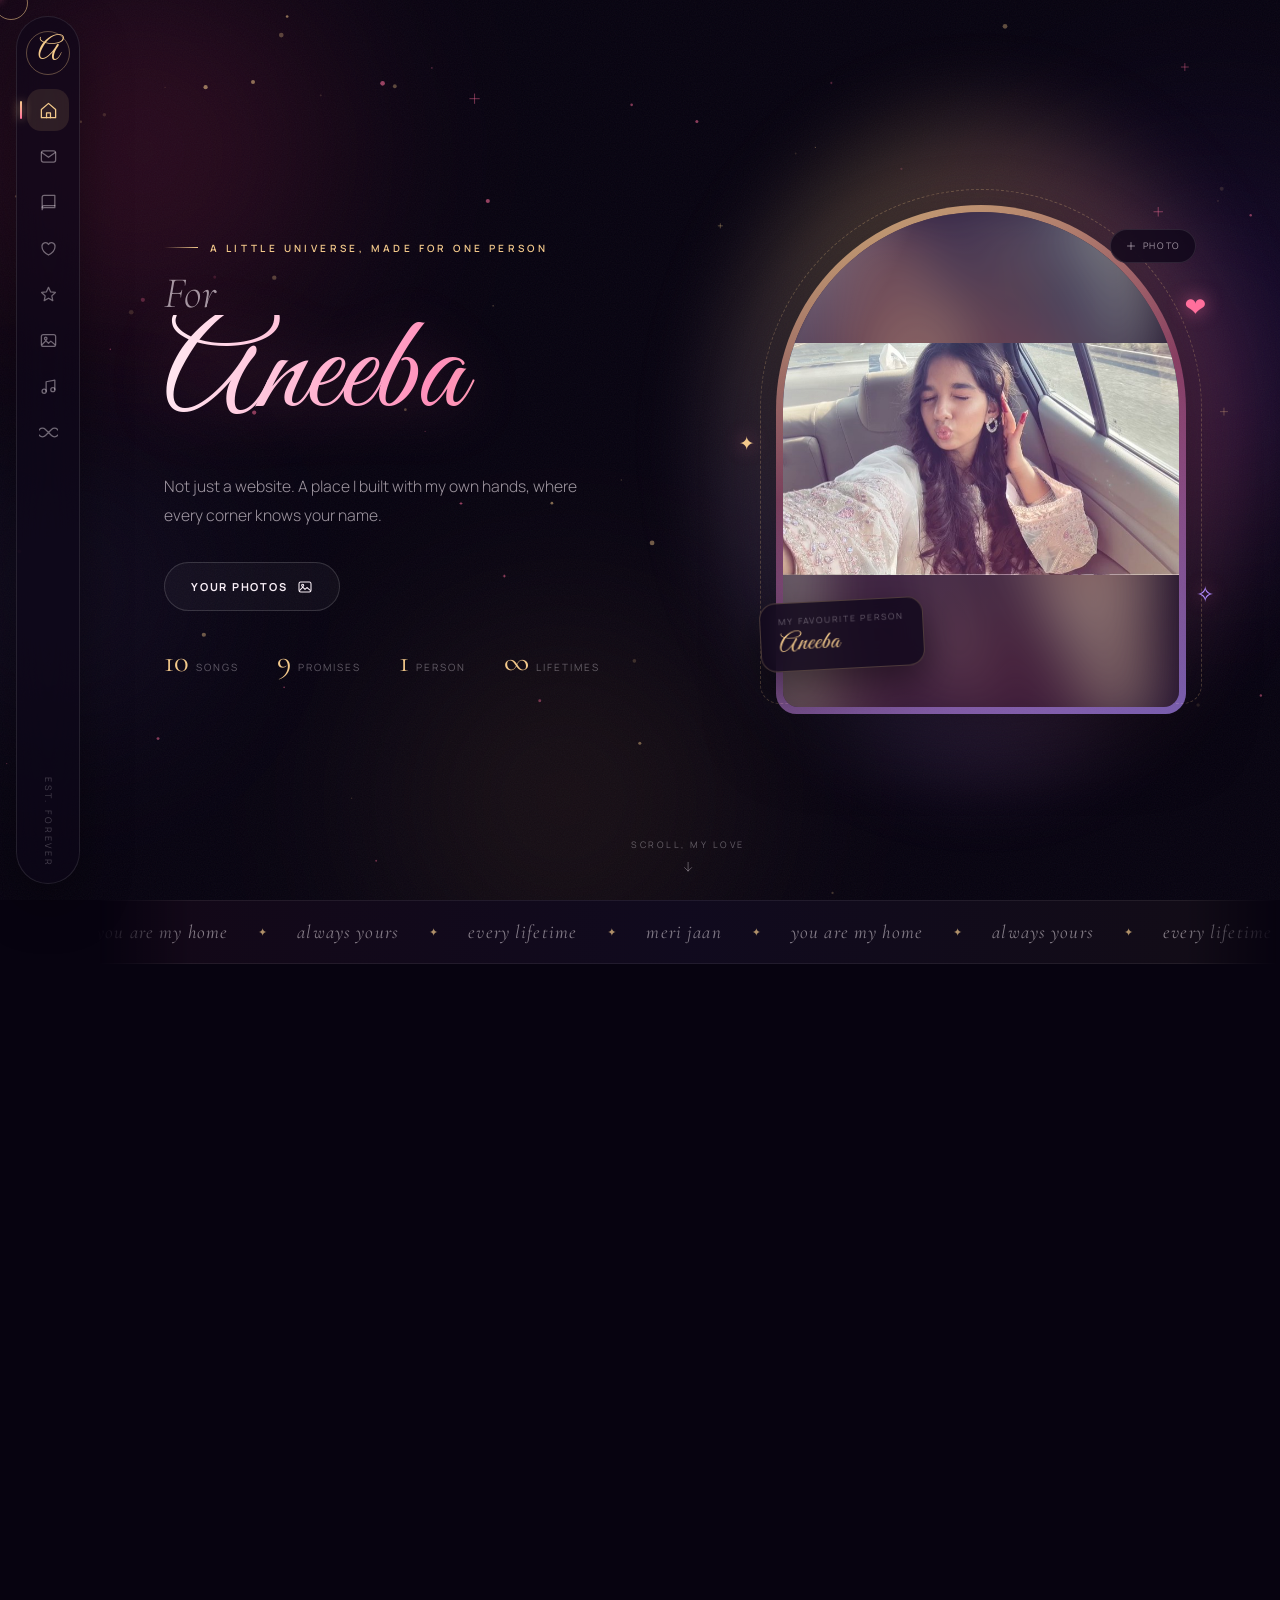
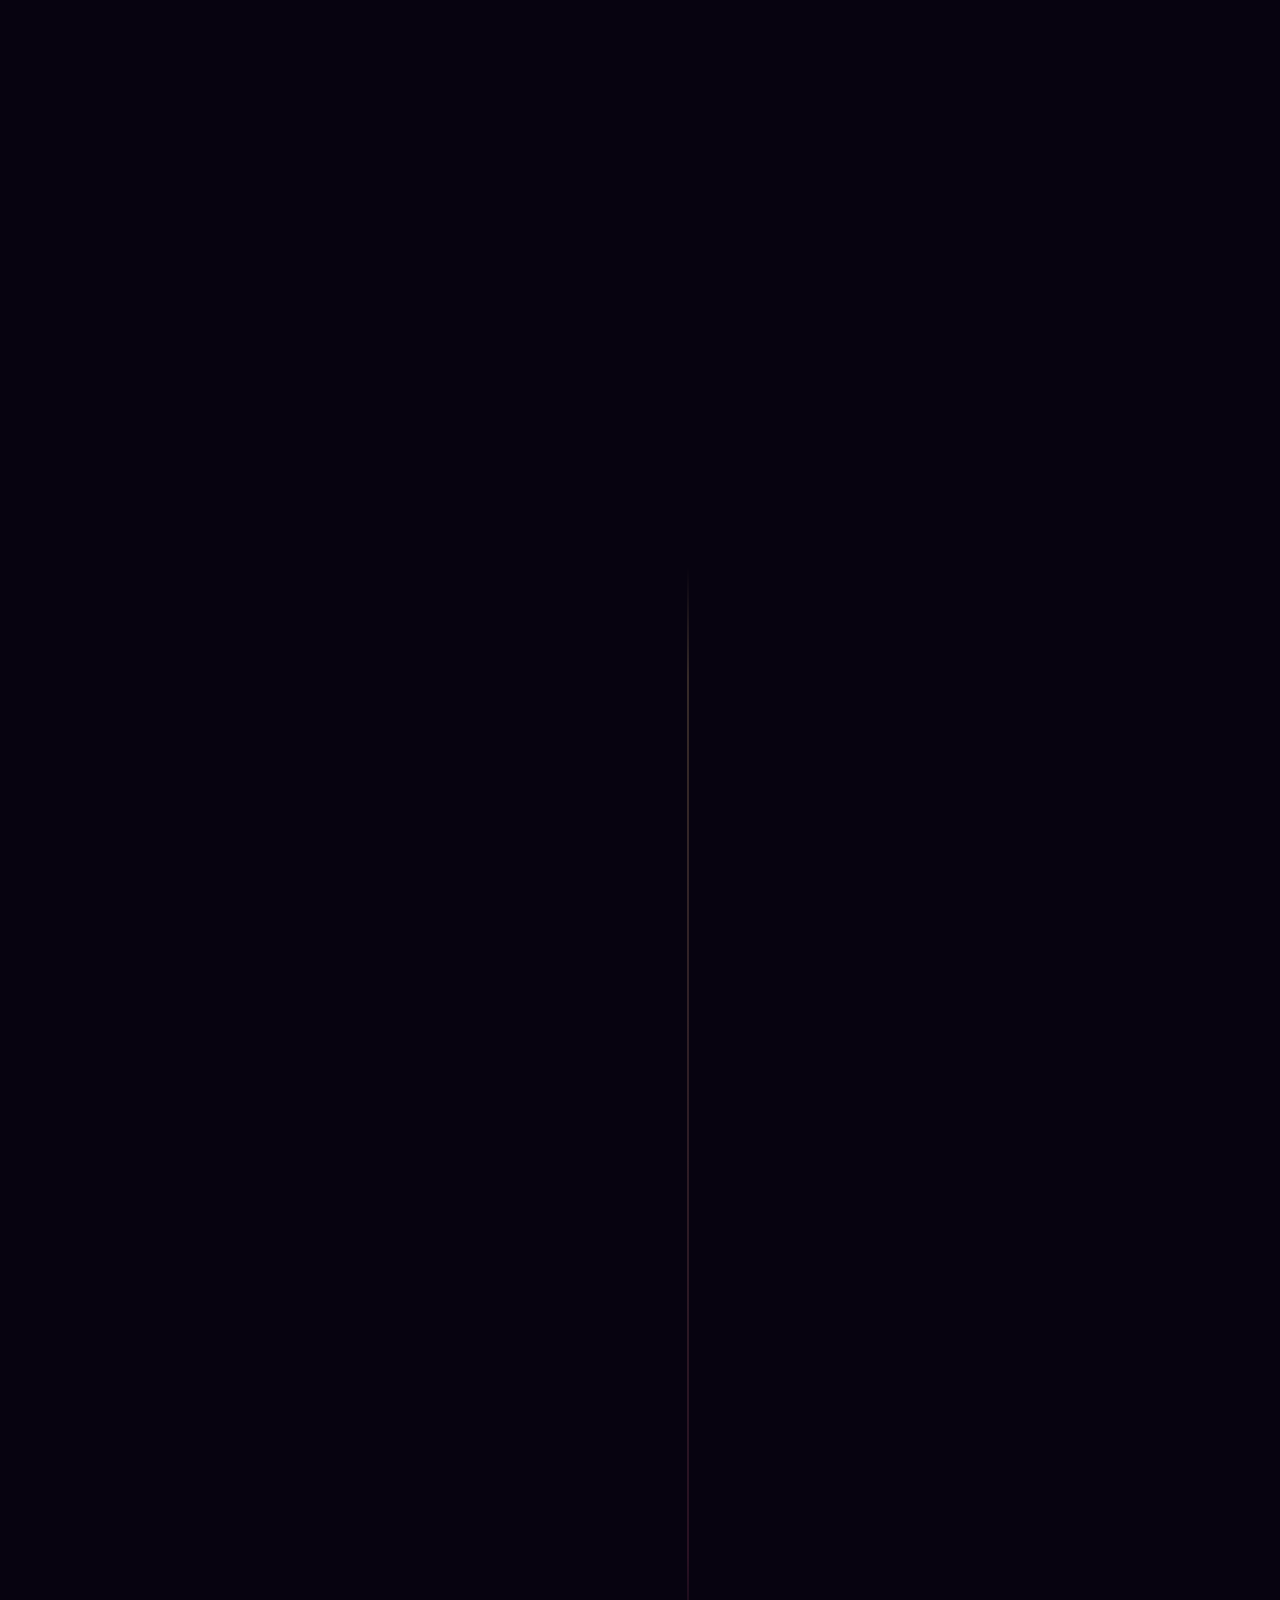
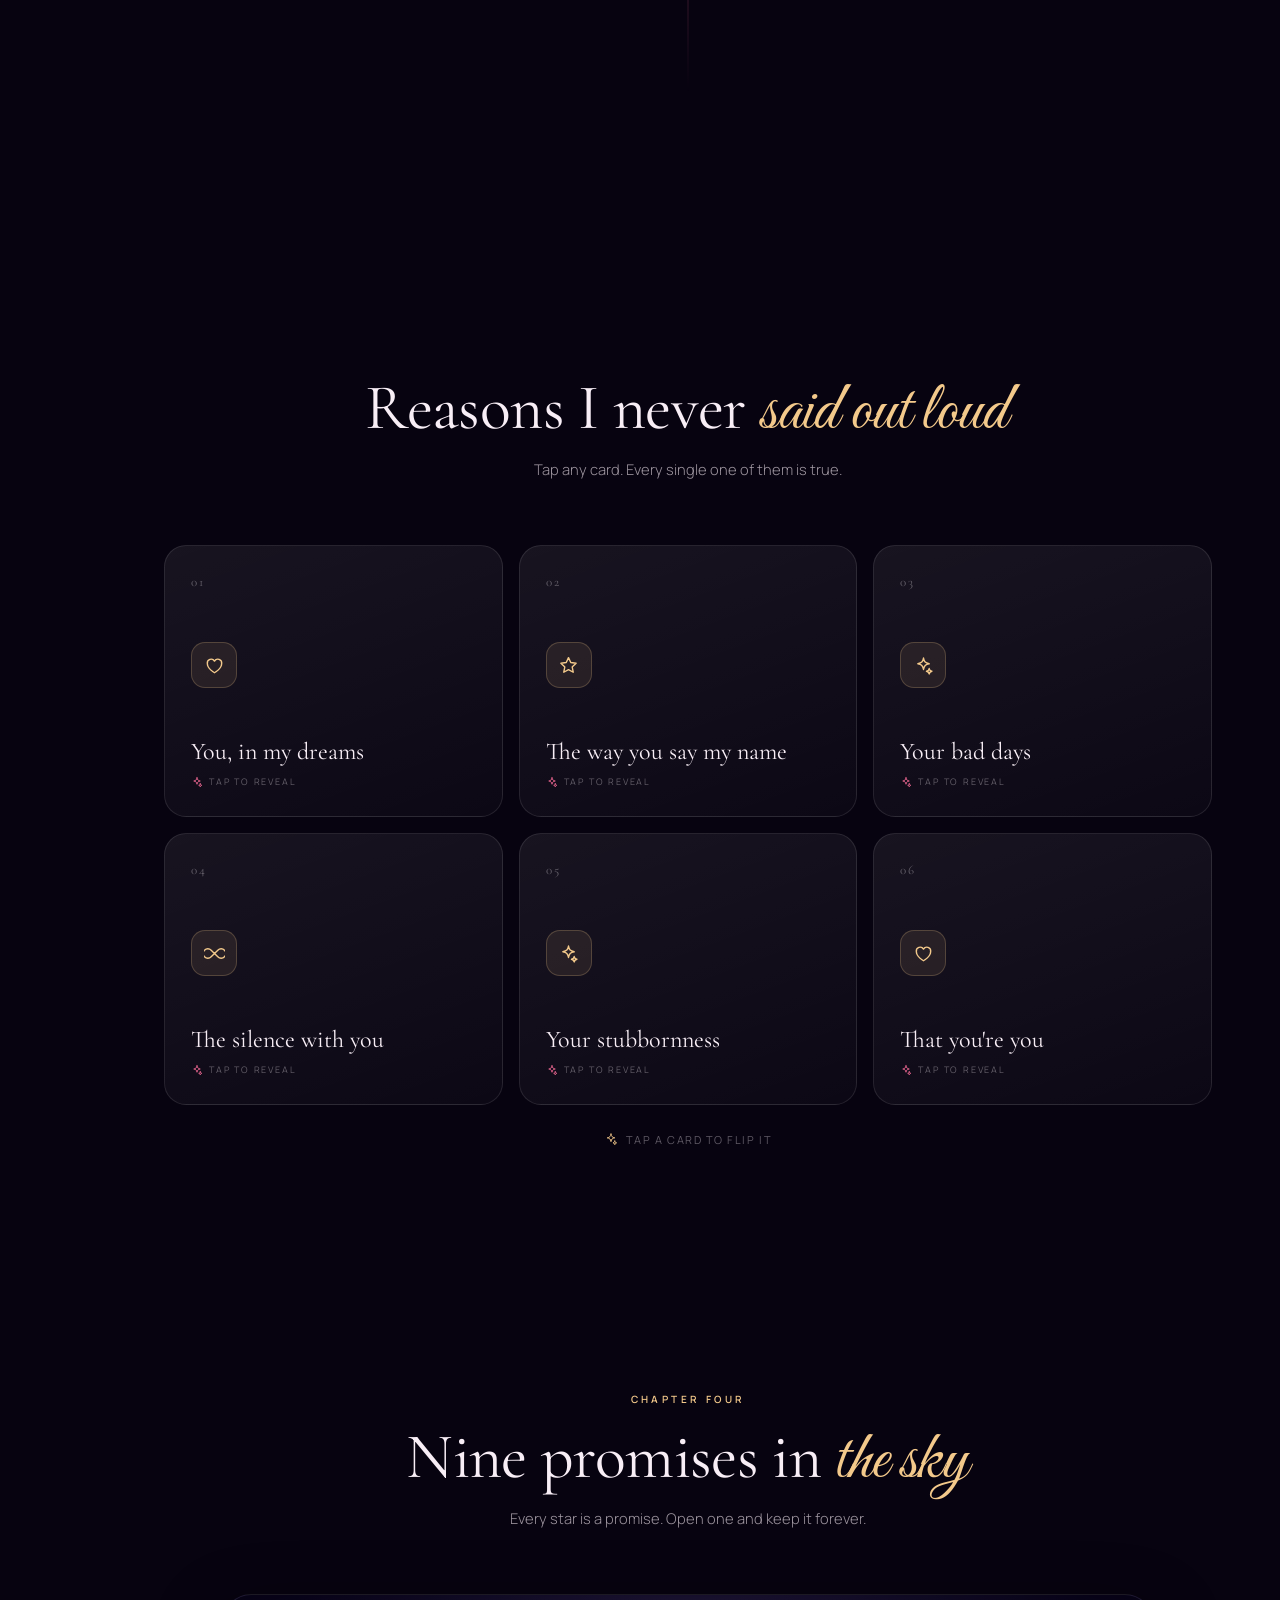
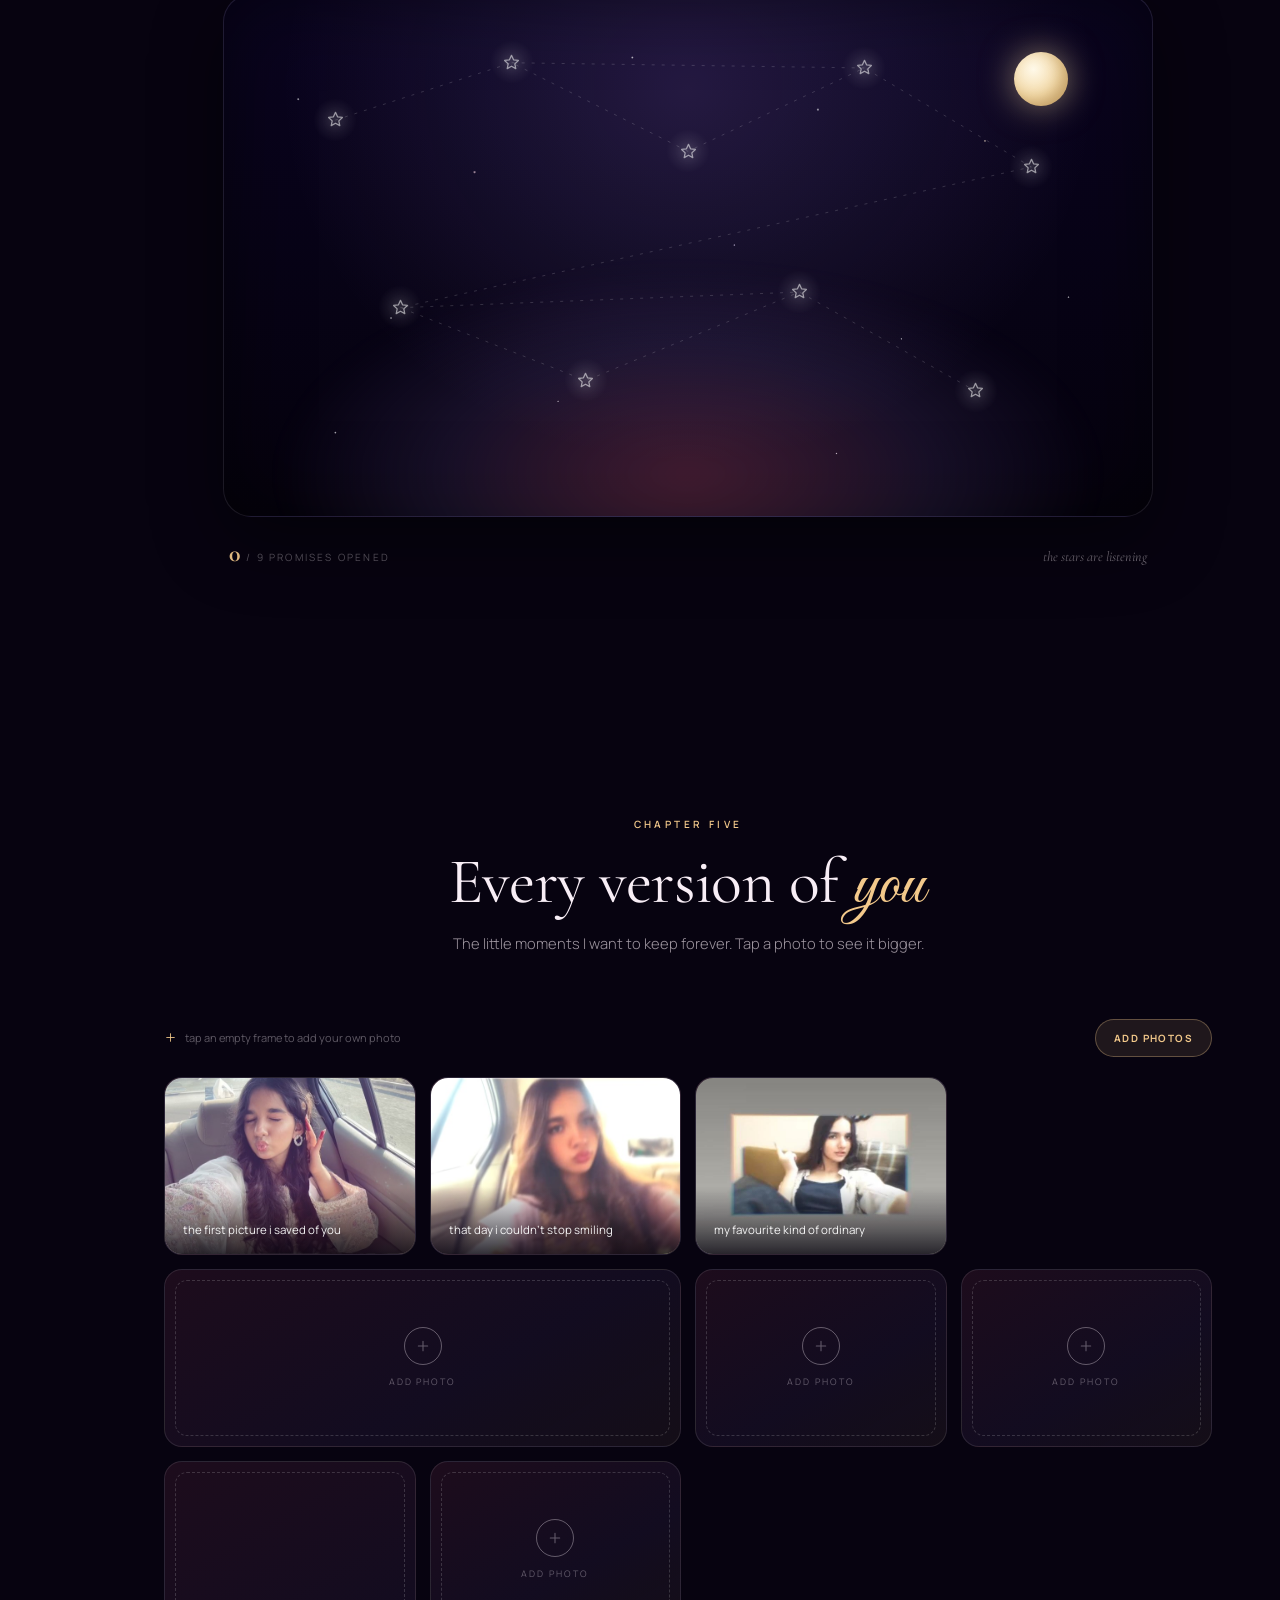
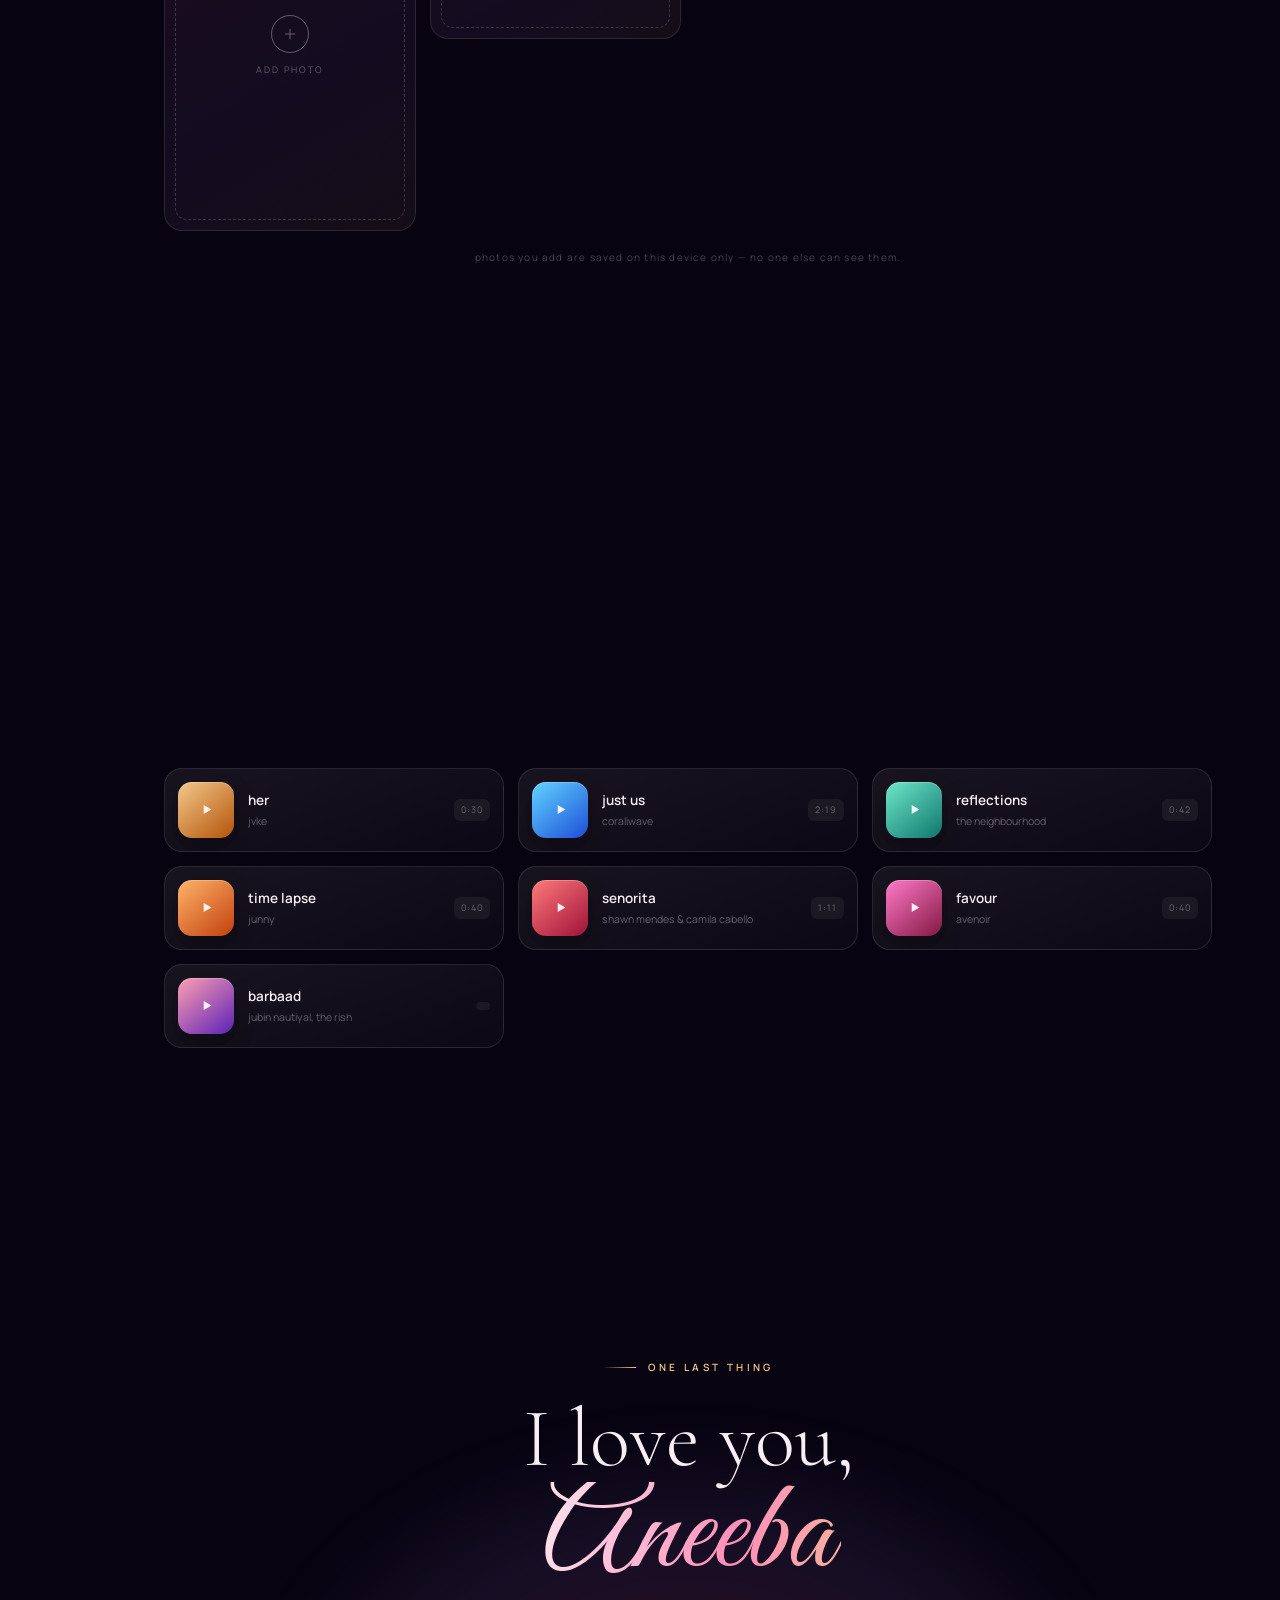
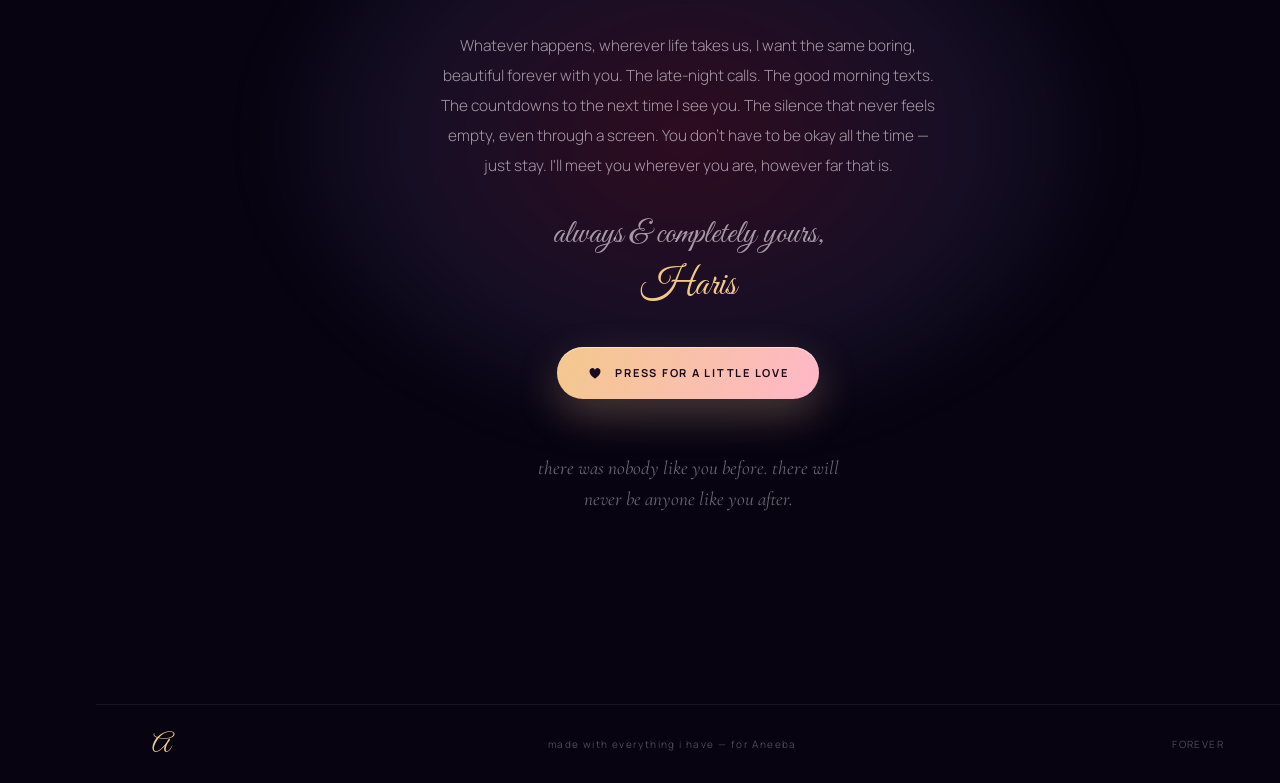
==== commit dcf0ccc1: "rewrite the forever note for long distance" ====
--- a/index.html
+++ b/index.html
@@ -291,8 +291,9 @@
       <h2 class="forever__title" data-reveal style="--d:.1s">I love you,<br /><span>Aneeba</span></h2>
       <p class="forever__text" data-reveal style="--d:.2s">
         Whatever happens, wherever life takes us, I want the same boring, beautiful forever with you.
-        The ordinary Tuesdays. The long drives. The silence that never feels empty.
-        You don't have to be okay all the time — just be here. I'll meet you wherever you are.
+        The late-night calls. The good morning texts. The countdowns to the next time I see you.
+        The silence that never feels empty, even through a screen.
+        You don't have to be okay all the time — just stay. I'll meet you wherever you are, however far that is.
       </p>
       <p class="forever__sign" data-reveal style="--d:.28s">always &amp; completely yours,<br /><span>Haris</span></p>
       <button class="btn btn--heart" type="button" id="loveBtn" data-reveal style="--d:.36s">
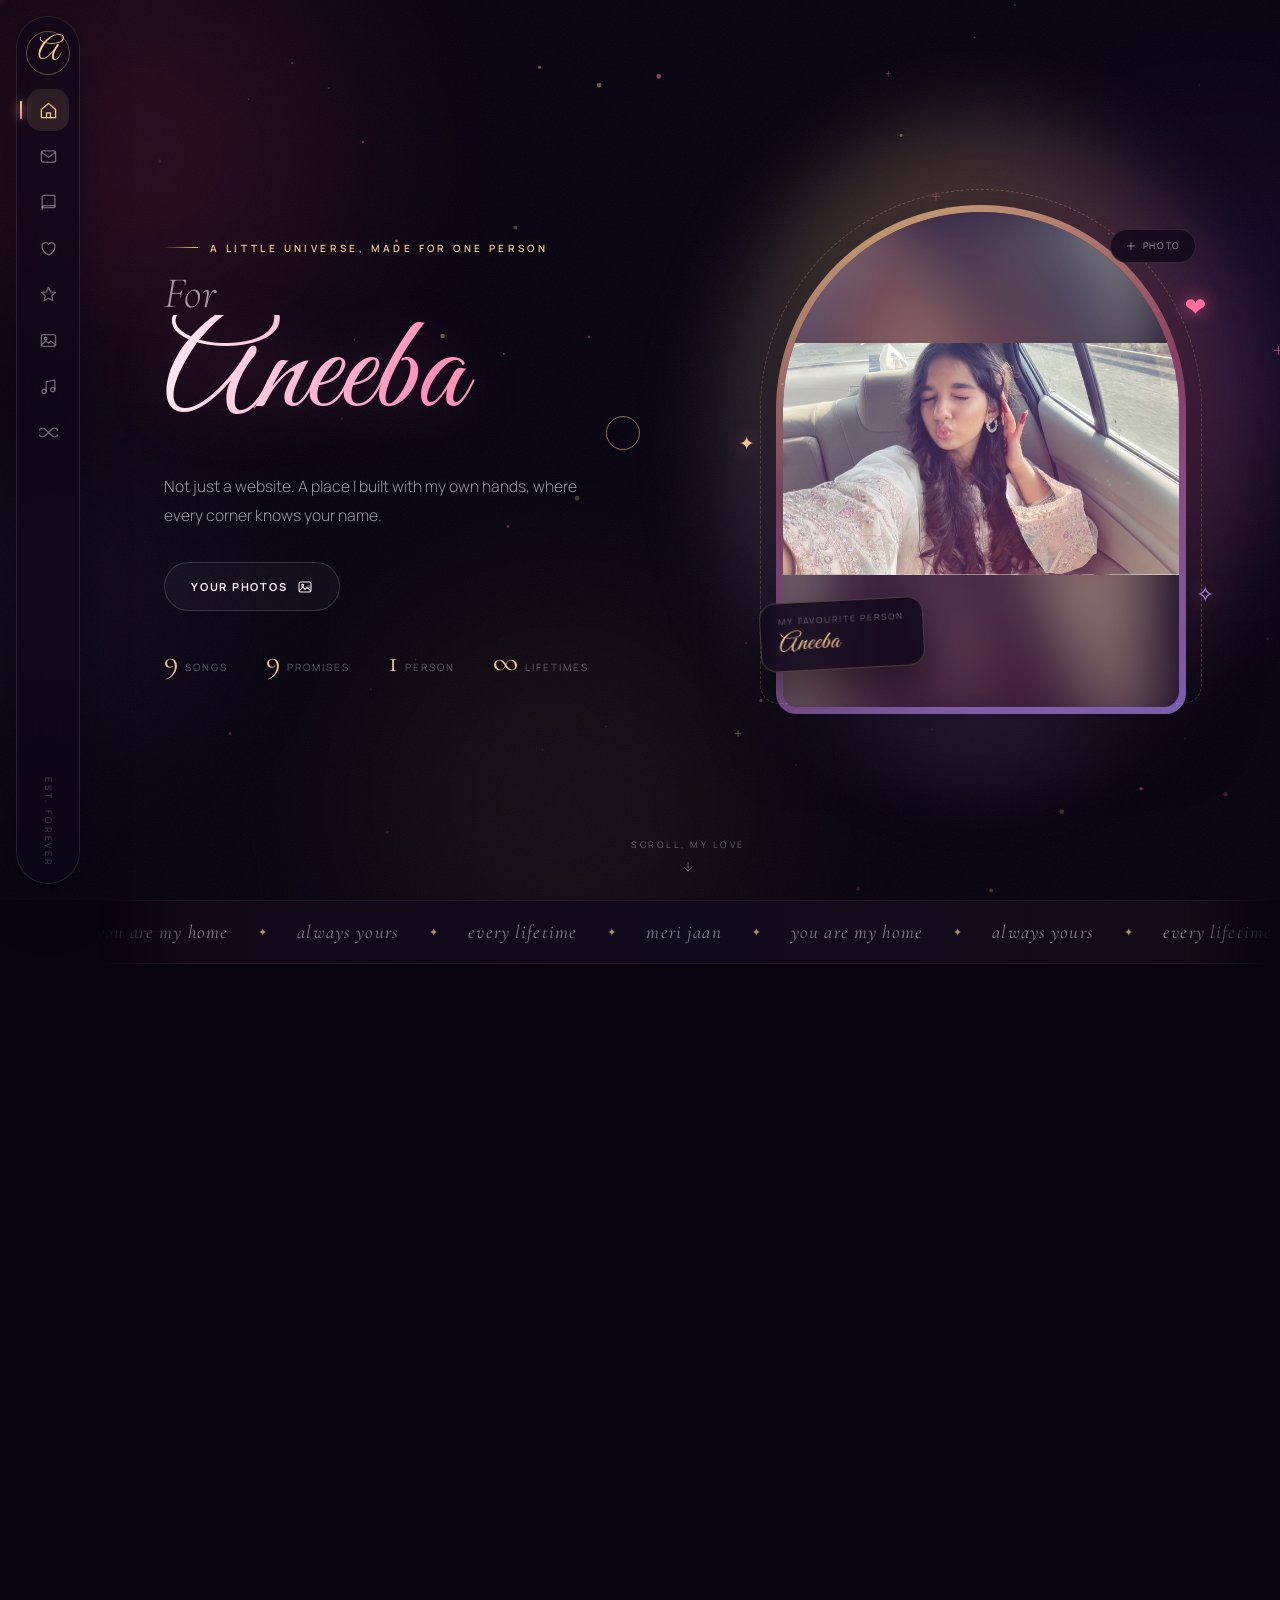
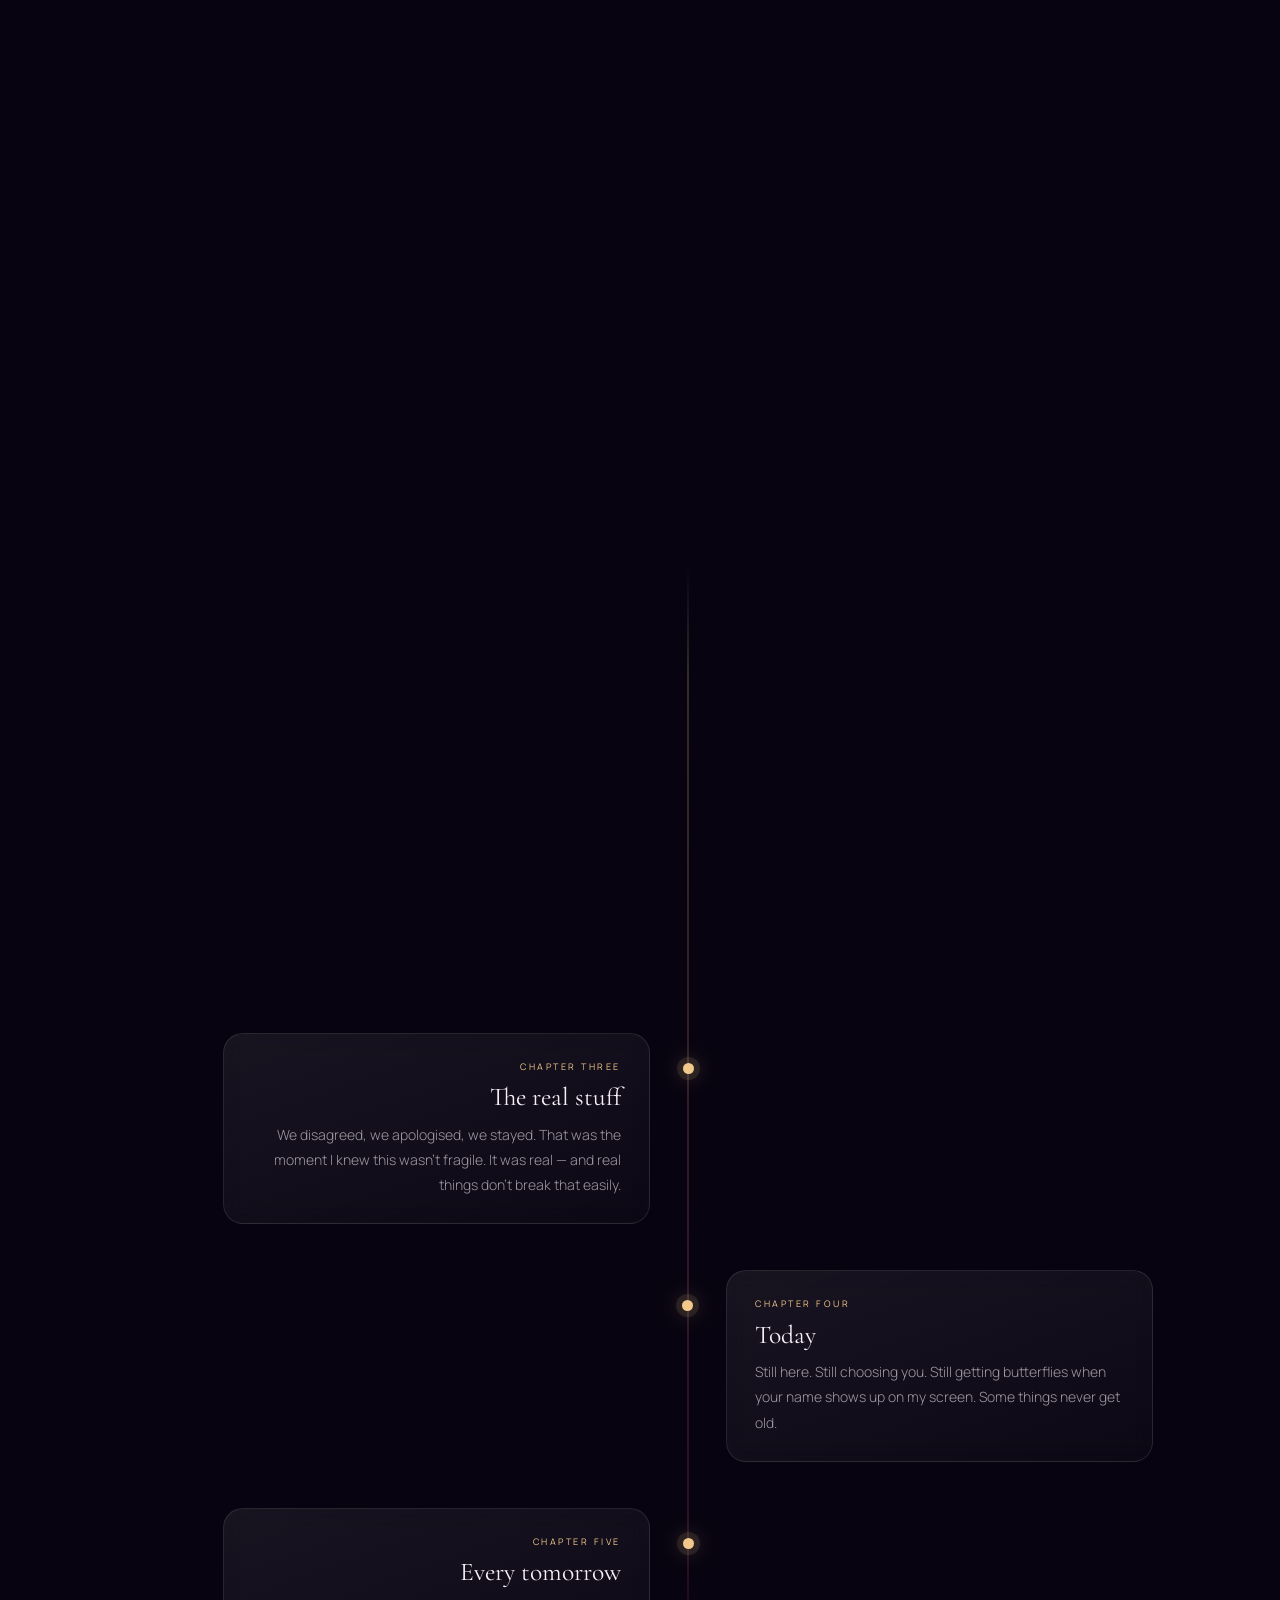
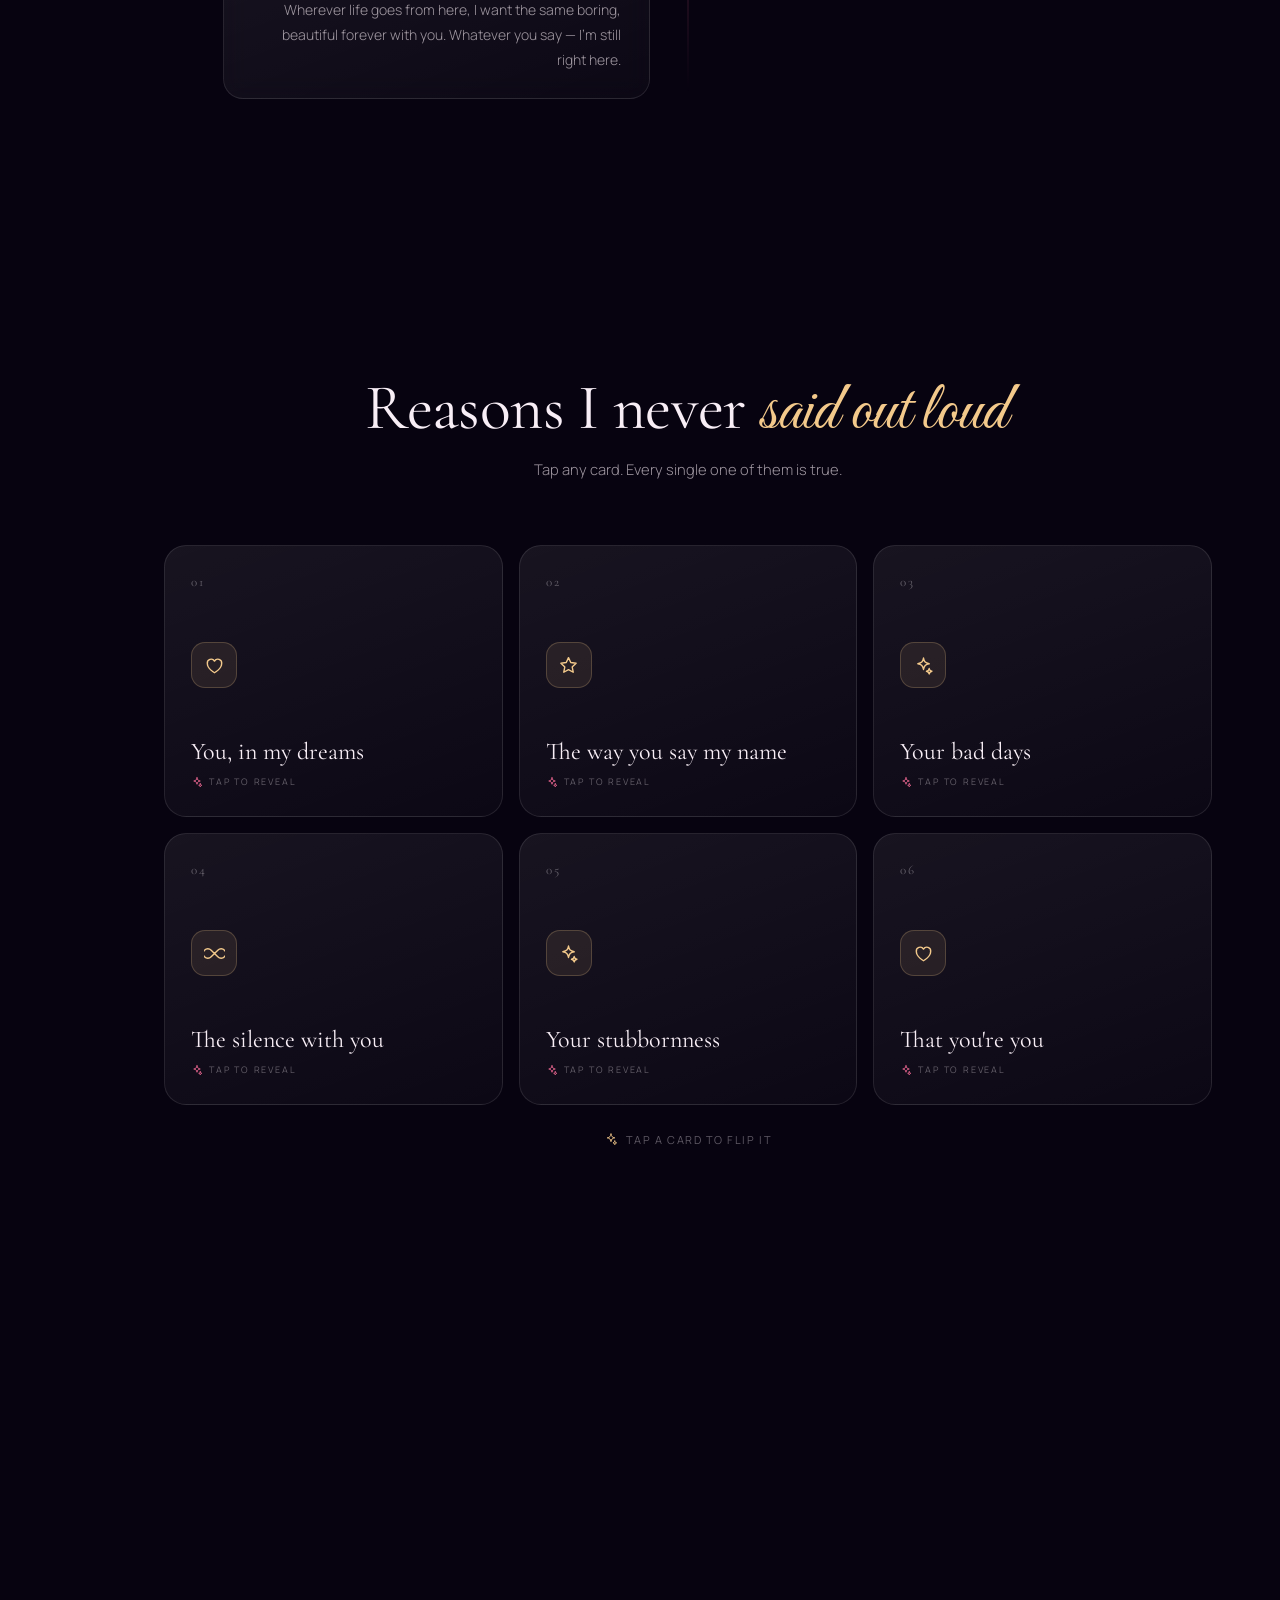
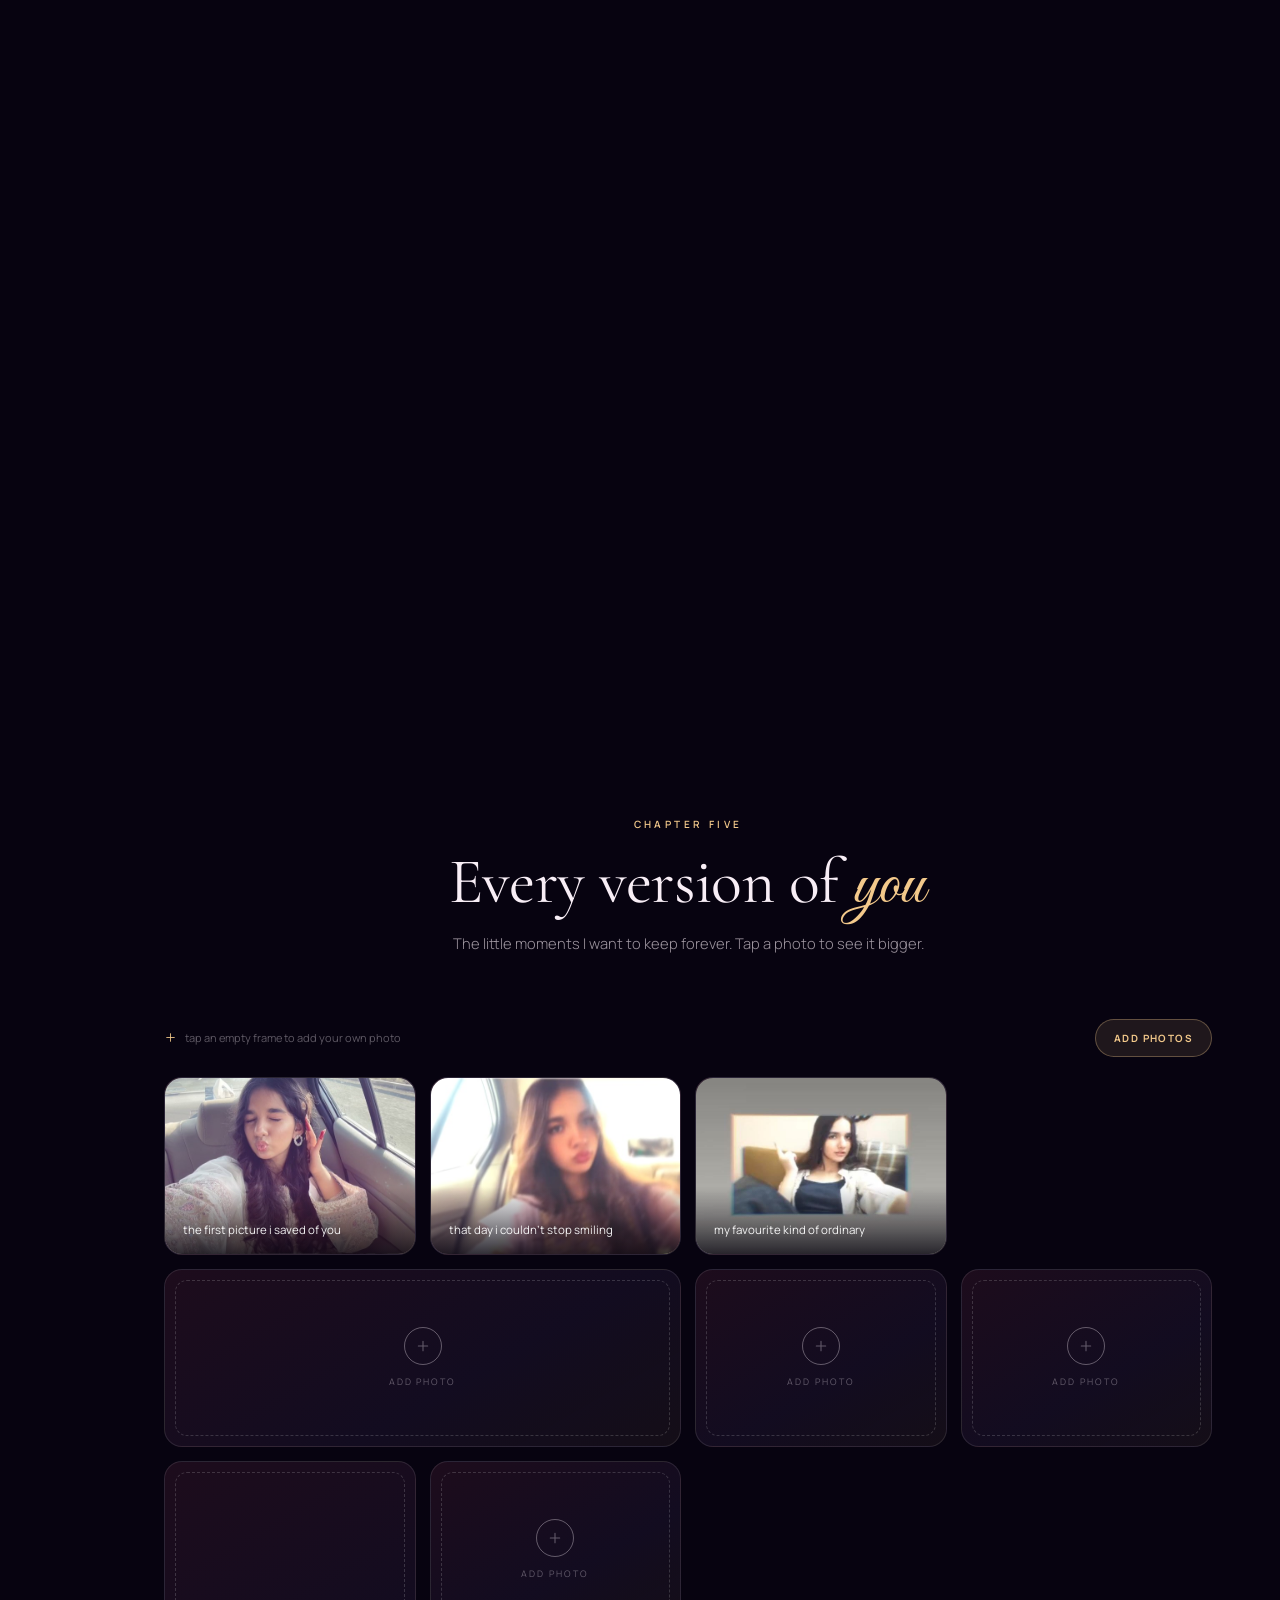
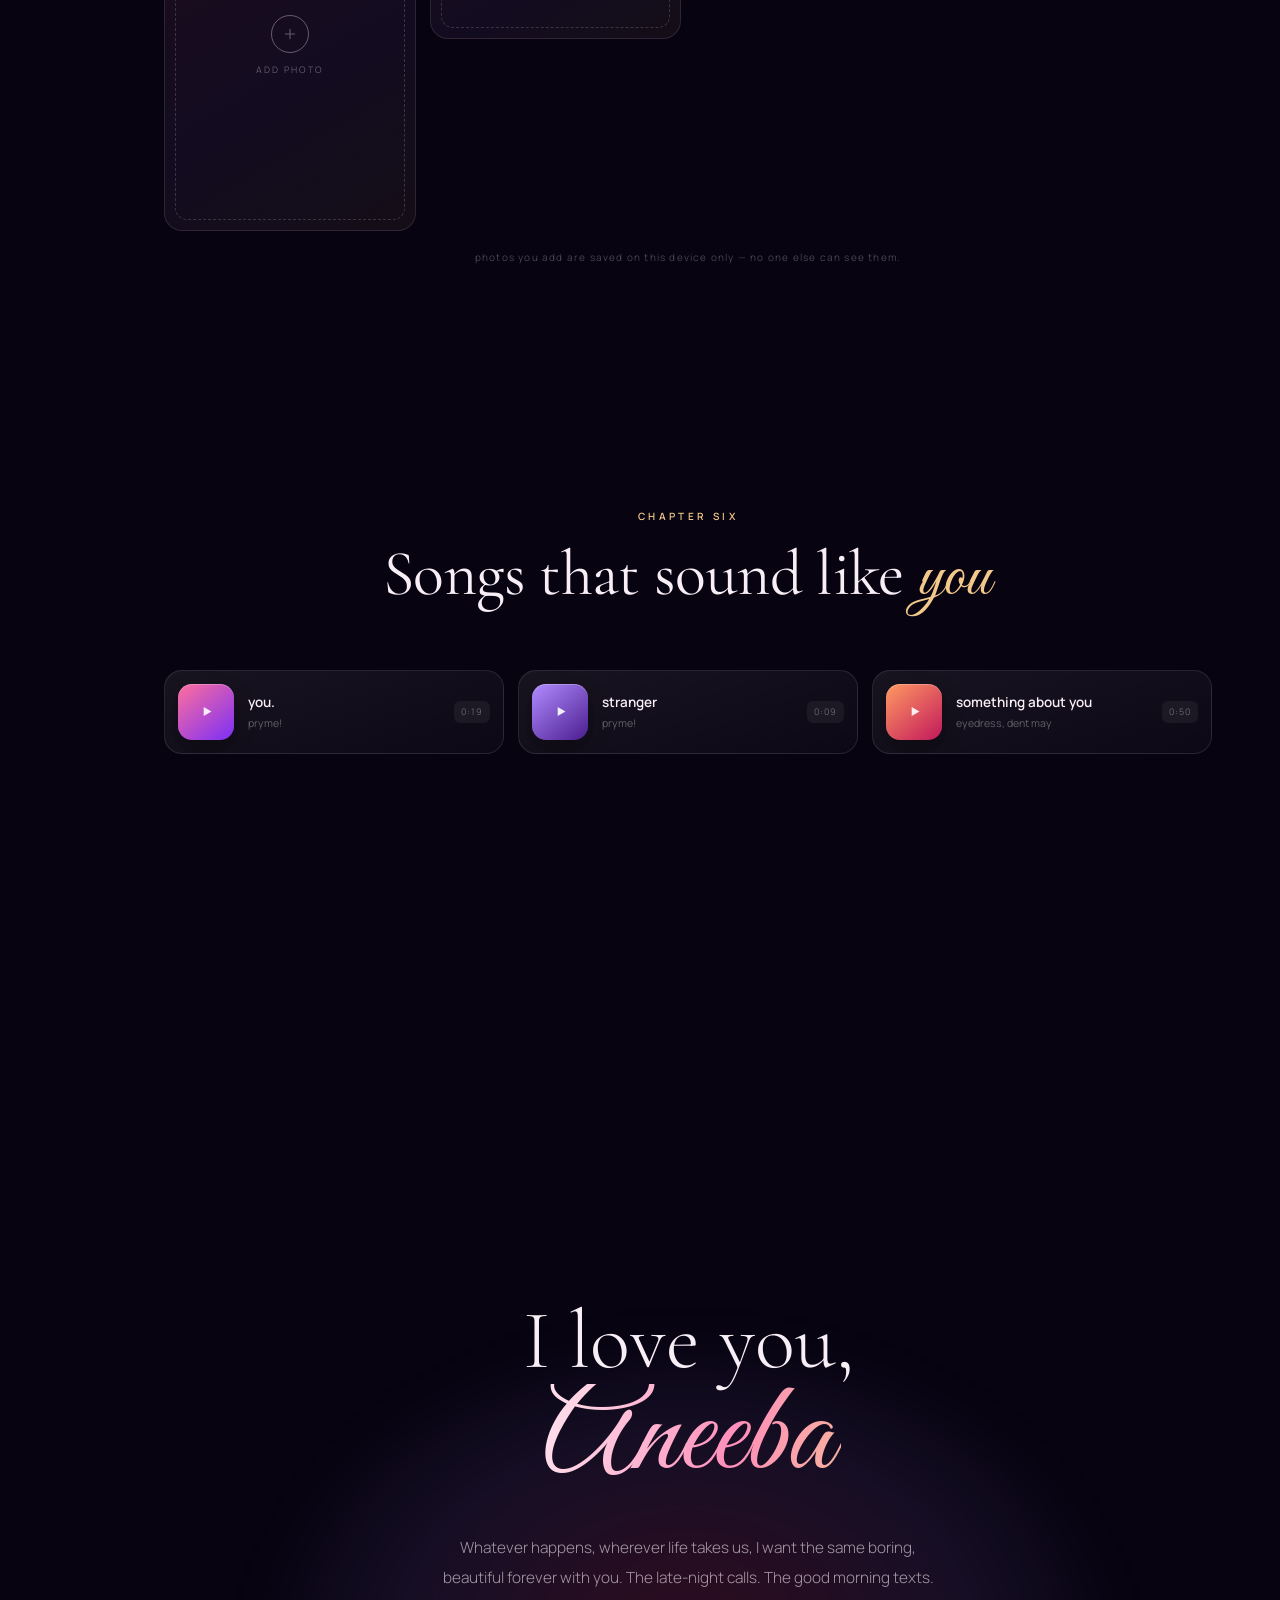
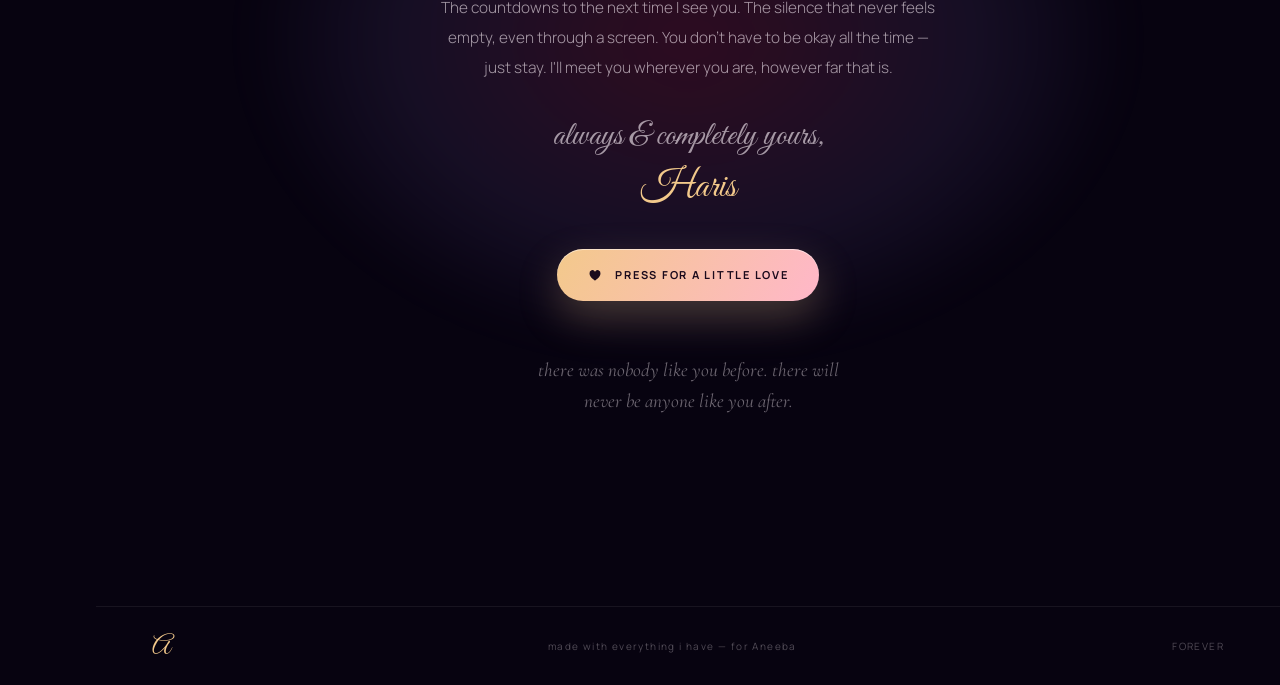
==== commit dccc9bc6: "barbaad plays via youtube embed, favour removed, cache-bust v4" ====
--- a/index.html
+++ b/index.html
@@ -12,7 +12,7 @@
 <link rel="preconnect" href="https://fonts.googleapis.com" />
 <link rel="preconnect" href="https://fonts.gstatic.com" crossorigin />
 <link href="https://fonts.googleapis.com/css2?family=Cormorant+Garamond:ital,wght@0,300;0,400;0,500;0,600;1,300;1,400;1,500&family=Great+Vibes&family=Manrope:wght@300;400;500;600;700&display=swap" rel="stylesheet" />
-<link rel="stylesheet" href="css/style.css?v=3" />
+<link rel="stylesheet" href="css/style.css?v=4" />
 <noscript><style>[data-reveal]{opacity:1!important;transform:none!important}.veil{display:none!important}body{overflow:auto!important}</style></noscript>
 </head>
 <body class="is-loading">
@@ -128,7 +128,7 @@
           </a>
         </div>
         <ul class="hero__chips" data-reveal style="--d:.42s">
-          <li><b>10</b><span>songs</span></li>
+          <li><b>9</b><span>songs</span></li>
           <li><b>9</b><span>promises</span></li>
           <li><b>1</b><span>person</span></li>
           <li><b>&infin;</b><span>lifetimes</span></li>
@@ -358,6 +358,18 @@
   </article>
 </div>
 
+<!-- ============ video modal (barbaad via youtube) ============ -->
+<div class="modal modal--video" id="videoModal" aria-hidden="true">
+  <div class="modal__scrim" data-close></div>
+  <div class="video" role="dialog" aria-modal="true" aria-label="Barbaad — Jubin Nautiyal, The Rish">
+    <button class="modal__close" type="button" data-close aria-label="Close video"><svg class="ico"><use href="#i-close"/></svg></button>
+    <div class="video__frame">
+      <iframe id="videoFrame" title="Barbaad — Jubin Nautiyal, The Rish" allow="accelerometer; autoplay; clipboard-write; encrypted-media; gyroscope; picture-in-picture; web-share" allowfullscreen></iframe>
+    </div>
+    <p class="video__note">barbaad &middot; jubin nautiyal, the rish</p>
+  </div>
+</div>
+
 <!-- ============ lightbox ============ -->
 <div class="lightbox" id="lightbox" aria-hidden="true">
   <button class="lightbox__close" type="button" id="lbClose" aria-label="Close photo"><svg class="ico"><use href="#i-close"/></svg></button>
@@ -374,7 +386,7 @@
 <div class="toast" id="toast" role="status" aria-live="polite"></div>
 <div class="hearts" id="hearts" aria-hidden="true"></div>
 
-<script src="js/data.js?v=3"></script>
-<script src="js/app.js?v=3"></script>
+<script src="js/data.js?v=4"></script>
+<script src="js/app.js?v=4"></script>
 </body>
 </html>
--- a/css/style.css
+++ b/css/style.css
@@ -708,6 +708,20 @@
 .promise__text{ margin:0 auto; max-width:34ch; color:rgba(248,238,246,.74); font-size:14px; font-weight:300; line-height:1.85; }
 .promise__sealed{ display:flex; align-items:center; justify-content:center; gap:7px; margin:26px 0 0; font-size:9px; letter-spacing:.22em; text-transform:uppercase; color:rgba(243,201,139,.6); }
 .promise__sealed .ico{ width:12px; height:12px; }
+
+/* ============ video modal ============ */
+.video{
+  position:relative; width:min(860px,100%); border-radius:20px; overflow:hidden;
+  background:#0b0518; border:1px solid rgba(243,201,139,.24);
+  box-shadow:0 40px 90px rgba(0,0,0,.65), inset 0 1px 0 rgba(255,255,255,.07);
+  transform:translateY(22px) scale(.98); transition:transform .5s var(--ease);
+}
+.modal.is-open .video{ transform:none; }
+.video__frame{ position:relative; width:100%; aspect-ratio:16/9; background:#000; }
+.video__frame iframe{ position:absolute; inset:0; width:100%; height:100%; border:0; }
+.video__note{ margin:0; padding:11px 18px 13px; font-size:9.5px; letter-spacing:.2em; text-transform:uppercase; color:rgba(248,238,246,.42); }
+.modal--video .modal__close{ background:rgba(10,4,20,.78); border-color:rgba(255,255,255,.22); color:#fff; }
+.track--yt .track__at{ color:rgba(255,120,150,.75); letter-spacing:.14em; text-transform:uppercase; }
 
 /* ============ lightbox ============ */
 .lightbox{
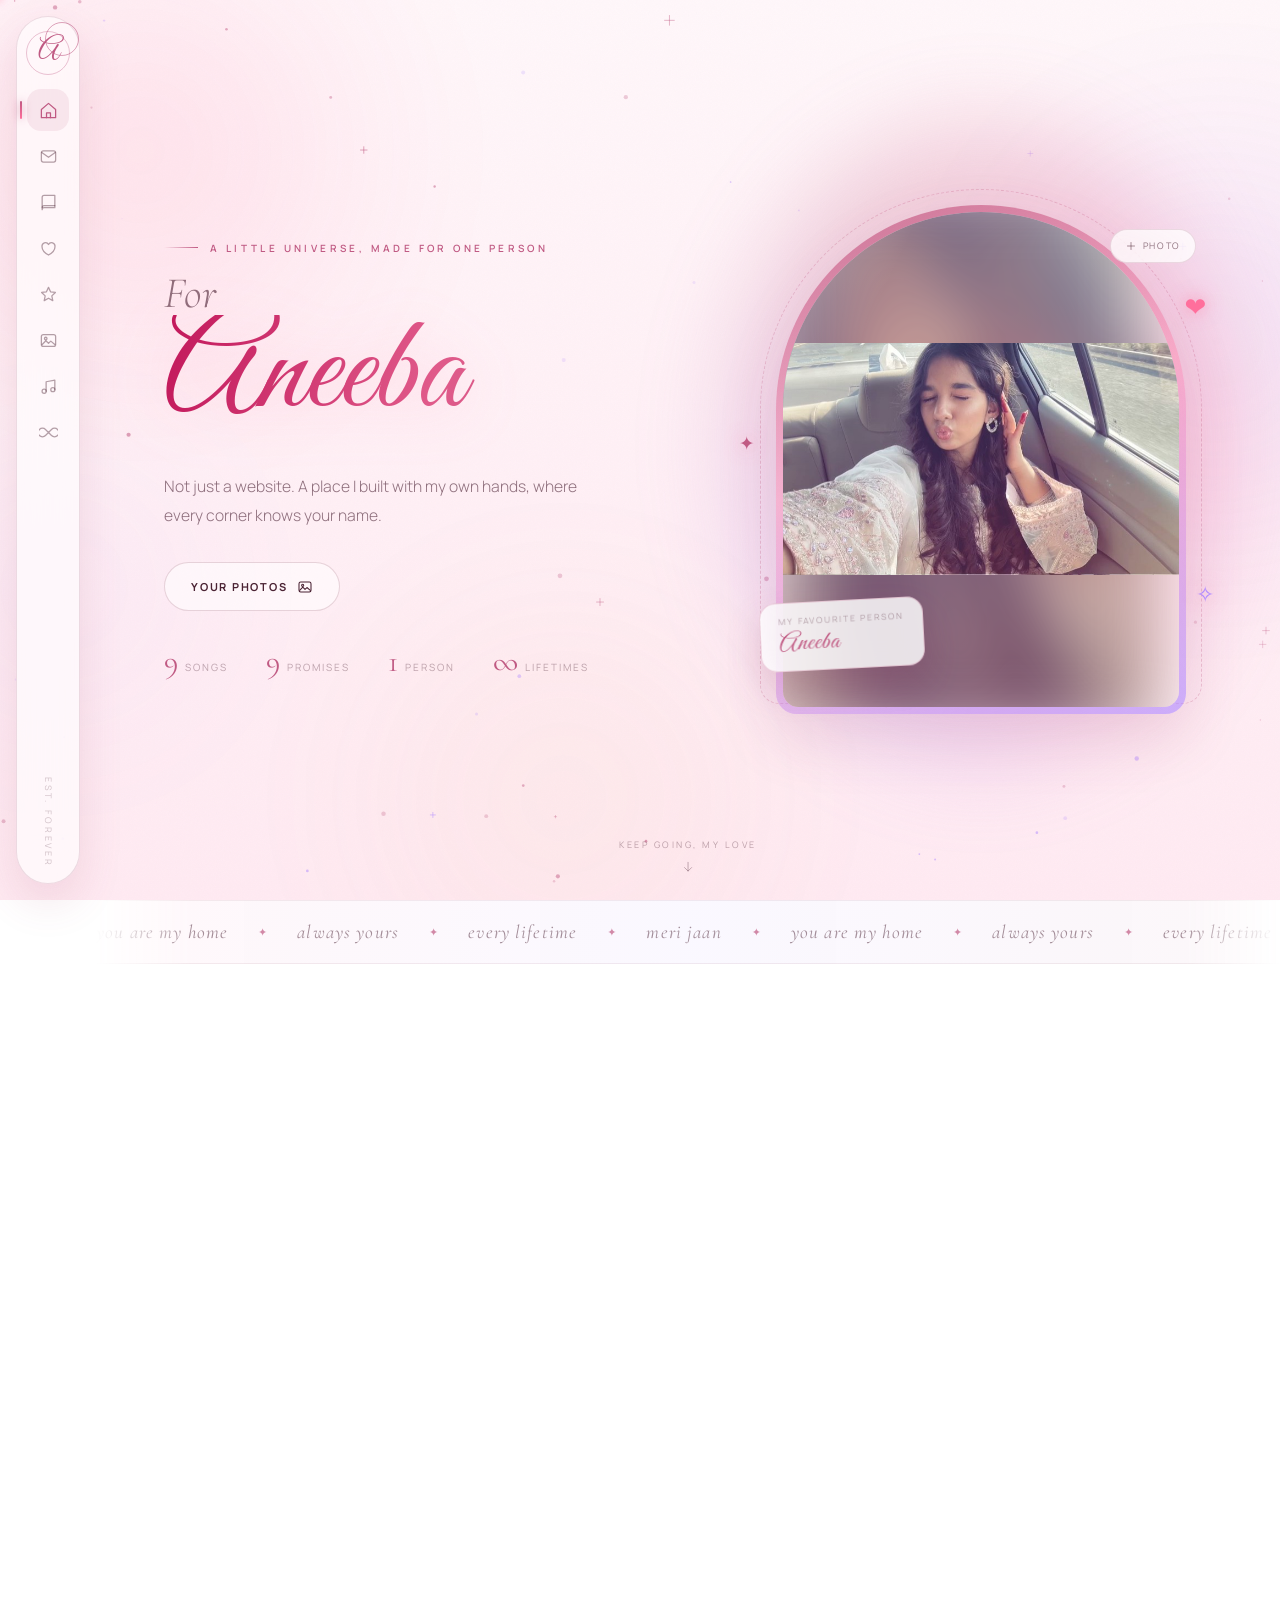
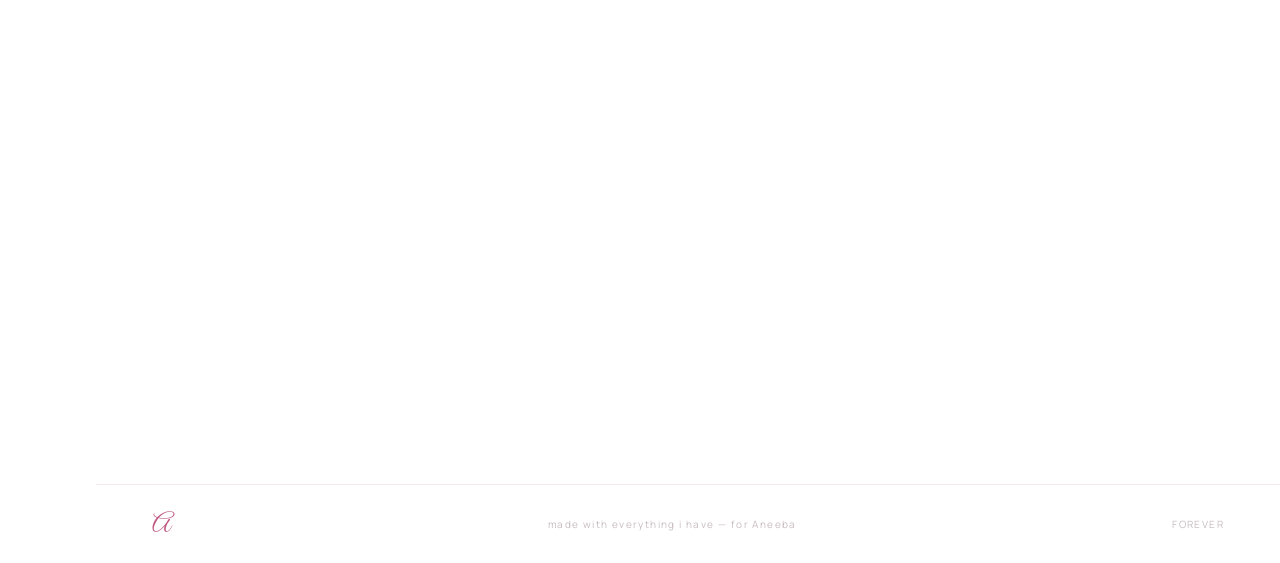
==== commit d6707a86: "split into 8 pages, light pink theme, add photo-4" ====
--- a/index.html
+++ b/index.html
@@ -5,21 +5,20 @@
 <meta name="viewport" content="width=device-width, initial-scale=1, viewport-fit=cover" />
 <title>For Aneeba — my favourite person</title>
 <meta name="description" content="A little universe built for one person. A letter, a story, nine promises, photos of you and our songs." />
-<meta name="theme-color" content="#070310" />
+<meta name="theme-color" content="#fff1f6" />
 <meta property="og:title" content="For Aneeba — my favourite person" />
-<meta property="og:description" content="A little universe built for one person." />
+<meta property="og:description" content="A little universe built for one person. A letter, a story, nine promises, photos of you and our songs." />
 <link rel="icon" href="data:image/svg+xml,%3Csvg xmlns='http://www.w3.org/2000/svg' viewBox='0 0 100 100'%3E%3Ctext y='.9em' font-size='90'%3E%E2%9D%A4%EF%B8%8F%3C/text%3E%3C/svg%3E" />
 <link rel="preconnect" href="https://fonts.googleapis.com" />
 <link rel="preconnect" href="https://fonts.gstatic.com" crossorigin />
 <link href="https://fonts.googleapis.com/css2?family=Cormorant+Garamond:ital,wght@0,300;0,400;0,500;0,600;1,300;1,400;1,500&family=Great+Vibes&family=Manrope:wght@300;400;500;600;700&display=swap" rel="stylesheet" />
-<link rel="stylesheet" href="css/style.css?v=4" />
+<link rel="stylesheet" href="css/style.css?v=6" />
 <noscript><style>[data-reveal]{opacity:1!important;transform:none!important}.veil{display:none!important}body{overflow:auto!important}</style></noscript>
 </head>
 <body class="is-loading">
 
-<a class="skip" href="#home">Skip to content</a>
-
-<!-- ============ icon sprite ============ -->
+<a class="skip" href="#main">Skip to content</a>
+
 <svg class="sprite" aria-hidden="true" focusable="false">
   <symbol id="i-home" viewBox="0 0 24 24"><path d="M3 10.7 12 3l9 7.7V21H3z"/><path d="M9.5 21v-6h5v6"/></symbol>
   <symbol id="i-mail" viewBox="0 0 24 24"><rect x="3" y="5" width="18" height="14" rx="2.5"/><path d="m3.5 7 8.5 6 8.5-6"/></symbol>
@@ -43,7 +42,6 @@
   <symbol id="i-lock" viewBox="0 0 24 24"><rect x="4.5" y="10" width="15" height="10.5" rx="2.5"/><path d="M8 10V7.5a4 4 0 0 1 8 0V10"/></symbol>
 </svg>
 
-<!-- ============ preloader ============ -->
 <div class="veil" id="veil" role="status" aria-live="polite">
   <div class="veil__core">
     <div class="veil__ring">
@@ -55,7 +53,6 @@
   </div>
 </div>
 
-<!-- ============ background ============ -->
 <div class="aurora" aria-hidden="true">
   <span class="orb orb--1"></span>
   <span class="orb orb--2"></span>
@@ -67,25 +64,23 @@
 <div class="cursor" id="cursor" aria-hidden="true"><span class="cursor__dot"></span><span class="cursor__ring"></span></div>
 <div class="progress" aria-hidden="true"><span id="progressFill"></span></div>
 
-<!-- ============ desktop rail ============ -->
 <aside class="rail" aria-label="Main navigation">
-  <a class="rail__logo" href="#home" aria-label="Back to the top"><span>A</span></a>
+  <a class="rail__logo" href="index.html" aria-label="Back to the start"><span>A</span></a>
   <nav class="rail__nav">
-    <a class="rail__link is-active" href="#home" aria-label="Home"><svg class="ico"><use href="#i-home"/></svg><span class="rail__tip">Home</span></a>
-    <a class="rail__link" href="#letter" aria-label="Letter"><svg class="ico"><use href="#i-mail"/></svg><span class="rail__tip">Letter</span></a>
-    <a class="rail__link" href="#story" aria-label="Our story"><svg class="ico"><use href="#i-book"/></svg><span class="rail__tip">Our story</span></a>
-    <a class="rail__link" href="#reasons" aria-label="Reasons"><svg class="ico"><use href="#i-heart"/></svg><span class="rail__tip">Reasons</span></a>
-    <a class="rail__link" href="#sky" aria-label="Promises"><svg class="ico"><use href="#i-star"/></svg><span class="rail__tip">Promises</span></a>
-    <a class="rail__link" href="#gallery" aria-label="Gallery"><svg class="ico"><use href="#i-image"/></svg><span class="rail__tip">Gallery</span></a>
-    <a class="rail__link" href="#music" aria-label="Music"><svg class="ico"><use href="#i-music"/></svg><span class="rail__tip">Music</span></a>
-    <a class="rail__link" href="#forever" aria-label="Forever"><svg class="ico"><use href="#i-infinity"/></svg><span class="rail__tip">Forever</span></a>
+    <a class="rail__link is-active" href="index.html" aria-label="Home" aria-current="page"><svg class="ico"><use href="#i-home"/></svg><span class="rail__tip">Home</span></a>
+    <a class="rail__link" href="letter.html" aria-label="Letter"><svg class="ico"><use href="#i-mail"/></svg><span class="rail__tip">Letter</span></a>
+    <a class="rail__link" href="story.html" aria-label="Our story"><svg class="ico"><use href="#i-book"/></svg><span class="rail__tip">Our story</span></a>
+    <a class="rail__link" href="reasons.html" aria-label="Reasons"><svg class="ico"><use href="#i-heart"/></svg><span class="rail__tip">Reasons</span></a>
+    <a class="rail__link" href="promises.html" aria-label="Promises"><svg class="ico"><use href="#i-star"/></svg><span class="rail__tip">Promises</span></a>
+    <a class="rail__link" href="gallery.html" aria-label="Gallery"><svg class="ico"><use href="#i-image"/></svg><span class="rail__tip">Gallery</span></a>
+    <a class="rail__link" href="music.html" aria-label="Music"><svg class="ico"><use href="#i-music"/></svg><span class="rail__tip">Music</span></a>
+    <a class="rail__link" href="forever.html" aria-label="Forever"><svg class="ico"><use href="#i-infinity"/></svg><span class="rail__tip">Forever</span></a>
   </nav>
   <span class="rail__foot">est. forever</span>
 </aside>
 
-<!-- ============ mobile topbar + menu ============ -->
 <header class="topbar">
-  <a class="topbar__logo" href="#home" aria-label="Back to the top">A</a>
+  <a class="topbar__logo" href="index.html" aria-label="Back to the start">A</a>
   <span class="topbar__tag">for Aneeba</span>
   <button class="topbar__burger" id="burger" aria-label="Open menu" aria-expanded="false" aria-controls="menu">
     <svg class="ico"><use href="#i-menu"/></svg>
@@ -96,22 +91,21 @@
   <div class="menu__inner">
     <p class="menu__kicker">where would you like to go?</p>
     <nav class="menu__nav" aria-label="Mobile navigation">
-      <a href="#home"><em>01</em><span>Home</span></a>
-      <a href="#letter"><em>02</em><span>The letter</span></a>
-      <a href="#story"><em>03</em><span>Our story</span></a>
-      <a href="#reasons"><em>04</em><span>Reasons</span></a>
-      <a href="#sky"><em>05</em><span>Promises</span></a>
-      <a href="#gallery"><em>06</em><span>Your photos</span></a>
-      <a href="#music"><em>07</em><span>Our songs</span></a>
-      <a href="#forever"><em>08</em><span>Forever</span></a>
+      <a href="index.html" aria-current="page"><em>01</em><span>Home</span></a>
+      <a href="letter.html"><em>02</em><span>The letter</span></a>
+      <a href="story.html"><em>03</em><span>Our story</span></a>
+      <a href="reasons.html"><em>04</em><span>Reasons</span></a>
+      <a href="promises.html"><em>05</em><span>Promises</span></a>
+      <a href="gallery.html"><em>06</em><span>Your photos</span></a>
+      <a href="music.html"><em>07</em><span>Our songs</span></a>
+      <a href="forever.html"><em>08</em><span>Forever</span></a>
     </nav>
     <p class="menu__foot">made with everything i have</p>
   </div>
 </div>
 
-<div class="page">
-
-  <!-- ============ hero ============ -->
+<div class="page" id="main">
+
   <section class="hero" id="home">
     <div class="shell hero__grid">
       <div class="hero__copy">
@@ -122,7 +116,7 @@
         </h1>
         <p class="hero__lede" data-reveal style="--d:.26s">Not just a website. A place I built with my own hands, where every corner knows your name.</p>
         <div class="hero__actions" data-reveal style="--d:.34s">
-          <a class="btn btn--ghost" href="#gallery">
+          <a class="btn btn--ghost" href="gallery.html">
             <span>Your photos</span>
             <svg class="ico"><use href="#i-image"/></svg>
           </a>
@@ -150,9 +144,9 @@
               <div class="portrait__sheen"></div>
             </div>
           </div>
-          <span class="portrait__orbit portrait__orbit--a" aria-hidden="true">❤</span>
-          <span class="portrait__orbit portrait__orbit--b" aria-hidden="true">✦</span>
-          <span class="portrait__orbit portrait__orbit--c" aria-hidden="true">✧</span>
+          <span class="portrait__orbit portrait__orbit--a" aria-hidden="true">&#10084;</span>
+          <span class="portrait__orbit portrait__orbit--b" aria-hidden="true">&#10022;</span>
+          <span class="portrait__orbit portrait__orbit--c" aria-hidden="true">&#10023;</span>
           <div class="portrait__tag">
             <span>my favourite person</span>
             <strong>Aneeba</strong>
@@ -163,160 +157,92 @@
         </div>
       </div>
     </div>
-    <a class="scroll-cue" href="#letter" aria-label="Scroll to the letter">
-      <span>scroll, my love</span>
+    <a class="scroll-cue" href="#chapters" aria-label="See all the chapters">
+      <span>keep going, my love</span>
       <svg class="ico"><use href="#i-down"/></svg>
     </a>
   </section>
 
-  <!-- ============ marquee ============ -->
   <div class="band" aria-hidden="true">
     <div class="band__track">
-      <span>you are my home</span><i>✦</i><span>always yours</span><i>✦</i><span>every lifetime</span><i>✦</i><span>meri jaan</span><i>✦</i>
-      <span>you are my home</span><i>✦</i><span>always yours</span><i>✦</i><span>every lifetime</span><i>✦</i><span>meri jaan</span><i>✦</i>
-    </div>
-  </div>
-
-  <!-- ============ letter ============ -->
-  <section class="section" id="letter">
+      <span>you are my home</span><i>&#10022;</i><span>always yours</span><i>&#10022;</i><span>every lifetime</span><i>&#10022;</i><span>meri jaan</span><i>&#10022;</i>
+      <span>you are my home</span><i>&#10022;</i><span>always yours</span><i>&#10022;</i><span>every lifetime</span><i>&#10022;</i><span>meri jaan</span><i>&#10022;</i>
+    </div>
+  </div>
+
+  <section class="section" id="chapters">
     <div class="shell">
       <div class="head head--center">
-        <p class="kicker" data-reveal><span class="kicker__line"></span>chapter one</p>
-        <h2 class="head__title" data-reveal style="--d:.08s">Words I kept <em>for you</em></h2>
-        <p class="head__sub" data-reveal style="--d:.16s">Some things are too big for a text message, so I put them here instead. Open it slowly.</p>
+        <p class="kicker" data-reveal><span class="kicker__line"></span>the whole story</p>
+        <h2 class="head__title" data-reveal style="--d:.08s">Every chapter has <em>its own page</em></h2>
+        <p class="head__sub" data-reveal style="--d:.16s">Take your time. There is no wrong order.</p>
       </div>
-
-      <div class="envelope-wrap" data-reveal style="--d:.2s">
-        <button class="envelope" type="button" data-open-letter aria-label="Open the letter">
-          <span class="envelope__back"></span>
-          <span class="envelope__letter">
-            <span class="envelope__script">For Aneeba</span>
-            <span class="envelope__line"></span>
-            <span class="envelope__line envelope__line--short"></span>
-            <span class="envelope__line"></span>
-          </span>
-          <span class="envelope__front"></span>
-          <span class="envelope__flap"></span>
-          <span class="envelope__seal">A</span>
-        </button>
-        <p class="envelope__caption">sealed with wax &amp; everything i have</p>
+      <div class="chapters">
+        <a class="chapter-card" href="letter.html" data-reveal style="--d:.04s">
+          <span class="chapter-card__no">01</span>
+          <span class="chapter-card__ico"><svg class="ico"><use href="#i-mail"/></svg></span>
+          <span class="chapter-card__title">The letter</span>
+          <span class="chapter-card__line">the things i couldn't say out loud</span>
+          <span class="chapter-card__go">open it <svg class="ico"><use href="#i-right"/></svg></span>
+        </a>
+        <a class="chapter-card" href="story.html" data-reveal style="--d:.08s">
+          <span class="chapter-card__no">02</span>
+          <span class="chapter-card__ico"><svg class="ico"><use href="#i-book"/></svg></span>
+          <span class="chapter-card__title">Our story</span>
+          <span class="chapter-card__line">how you became my favourite habit</span>
+          <span class="chapter-card__go">read it <svg class="ico"><use href="#i-right"/></svg></span>
+        </a>
+        <a class="chapter-card" href="reasons.html" data-reveal style="--d:.12s">
+          <span class="chapter-card__no">03</span>
+          <span class="chapter-card__ico"><svg class="ico"><use href="#i-heart"/></svg></span>
+          <span class="chapter-card__title">Reasons</span>
+          <span class="chapter-card__line">six things i never said out loud</span>
+          <span class="chapter-card__go">flip the cards <svg class="ico"><use href="#i-right"/></svg></span>
+        </a>
+        <a class="chapter-card" href="promises.html" data-reveal style="--d:.16s">
+          <span class="chapter-card__no">04</span>
+          <span class="chapter-card__ico"><svg class="ico"><use href="#i-star"/></svg></span>
+          <span class="chapter-card__title">Promises</span>
+          <span class="chapter-card__line">nine stars, nine promises</span>
+          <span class="chapter-card__go">open the sky <svg class="ico"><use href="#i-right"/></svg></span>
+        </a>
+        <a class="chapter-card" href="gallery.html" data-reveal style="--d:.2s">
+          <span class="chapter-card__no">05</span>
+          <span class="chapter-card__ico"><svg class="ico"><use href="#i-image"/></svg></span>
+          <span class="chapter-card__title">Your photos</span>
+          <span class="chapter-card__line">every version of you i get to keep</span>
+          <span class="chapter-card__go">see them <svg class="ico"><use href="#i-right"/></svg></span>
+        </a>
+        <a class="chapter-card" href="music.html" data-reveal style="--d:.24s">
+          <span class="chapter-card__no">06</span>
+          <span class="chapter-card__ico"><svg class="ico"><use href="#i-music"/></svg></span>
+          <span class="chapter-card__title">Our songs</span>
+          <span class="chapter-card__line">nine songs that sound like you</span>
+          <span class="chapter-card__go">press play <svg class="ico"><use href="#i-right"/></svg></span>
+        </a>
+        <a class="chapter-card" href="forever.html" data-reveal style="--d:.28s">
+          <span class="chapter-card__no">07</span>
+          <span class="chapter-card__ico"><svg class="ico"><use href="#i-infinity"/></svg></span>
+          <span class="chapter-card__title">Forever</span>
+          <span class="chapter-card__line">one last thing, and then again</span>
+          <span class="chapter-card__go">the end <svg class="ico"><use href="#i-right"/></svg></span>
+        </a>
       </div>
-    </div>
-  </section>
-
-  <!-- ============ story ============ -->
-  <section class="section" id="story">
-    <div class="shell">
-      <div class="head head--center">
-        <p class="kicker" data-reveal><span class="kicker__line"></span>chapter two</p>
-        <h2 class="head__title" data-reveal style="--d:.08s">Our little <em>story</em></h2>
-        <p class="head__sub" data-reveal style="--d:.16s">No dates, no timelines. Just the chapters that made you my person.</p>
-      </div>
-      <div class="timeline" id="timeline"></div>
-    </div>
-  </section>
-
-  <!-- ============ reasons ============ -->
-  <section class="section" id="reasons">
-    <div class="shell">
-      <div class="head head--center">
-        <p class="kicker" data-reveal><span class="kicker__line"></span>chapter three</p>
-        <h2 class="head__title" data-reveal style="--d:.08s">Reasons I never <em>said out loud</em></h2>
-        <p class="head__sub" data-reveal style="--d:.16s">Tap any card. Every single one of them is true.</p>
-      </div>
-      <div class="reasons" id="reasonsGrid"></div>
-      <p class="hint" data-reveal><svg class="ico"><use href="#i-sparkle"/></svg> tap a card to flip it</p>
-    </div>
-  </section>
-
-  <!-- ============ promises / sky ============ -->
-  <section class="section" id="sky">
-    <div class="shell">
-      <div class="head head--center">
-        <p class="kicker" data-reveal><span class="kicker__line"></span>chapter four</p>
-        <h2 class="head__title" data-reveal style="--d:.08s">Nine promises in <em>the sky</em></h2>
-        <p class="head__sub" data-reveal style="--d:.16s">Every star is a promise. Open one and keep it forever.</p>
-      </div>
-
-      <div class="sky-wrap" data-reveal style="--d:.2s">
-        <div class="sky" id="sky">
-          <div class="sky__glow"></div>
-          <span class="sky__moon" aria-hidden="true"></span>
-          <svg class="sky__lines" id="skyLines" viewBox="0 0 100 100" preserveAspectRatio="none" aria-hidden="true"></svg>
-          <div class="sky__stars" id="skyStars"></div>
-        </div>
-        <div class="sky__meta">
-          <span class="sky__count"><b id="skyOpen">0</b> / 9 promises opened</span>
-          <span class="sky__note" id="skyNote">the stars are listening</span>
-        </div>
-      </div>
-    </div>
-  </section>
-
-  <!-- ============ gallery ============ -->
-  <section class="section" id="gallery">
-    <div class="shell">
-      <div class="head head--center">
-        <p class="kicker" data-reveal><span class="kicker__line"></span>chapter five</p>
-        <h2 class="head__title" data-reveal style="--d:.08s">Every version of <em>you</em></h2>
-        <p class="head__sub" data-reveal style="--d:.16s">The little moments I want to keep forever. Tap a photo to see it bigger.</p>
-      </div>
-
-      <div class="gallery-bar" data-reveal>
-        <span class="gallery-bar__hint"><svg class="ico"><use href="#i-plus"/></svg> tap an empty frame to add your own photo</span>
-        <button class="btn btn--tiny" type="button" id="addPhotosBtn">Add photos</button>
-      </div>
-
-      <div class="gallery" id="galleryGrid"></div>
-      <p class="gallery__note">photos you add are saved on this device only — no one else can see them.</p>
-    </div>
-  </section>
-
-  <!-- ============ music ============ -->
-  <section class="section" id="music">
-    <div class="shell">
-      <div class="head head--center">
-        <p class="kicker" data-reveal><span class="kicker__line"></span>chapter six</p>
-        <h2 class="head__title" data-reveal style="--d:.08s">Songs that sound like <em>you</em></h2>
-      </div>
-      <div class="playlist" id="playlist"></div>
-    </div>
-  </section>
-
-  <!-- ============ forever ============ -->
-  <section class="section forever" id="forever">
-    <div class="forever__glow" aria-hidden="true"></div>
-    <div class="shell forever__inner">
-      <p class="kicker" data-reveal><span class="kicker__line"></span>one last thing</p>
-      <h2 class="forever__title" data-reveal style="--d:.1s">I love you,<br /><span>Aneeba</span></h2>
-      <p class="forever__text" data-reveal style="--d:.2s">
-        Whatever happens, wherever life takes us, I want the same boring, beautiful forever with you.
-        The late-night calls. The good morning texts. The countdowns to the next time I see you.
-        The silence that never feels empty, even through a screen.
-        You don't have to be okay all the time — just stay. I'll meet you wherever you are, however far that is.
-      </p>
-      <p class="forever__sign" data-reveal style="--d:.28s">always &amp; completely yours,<br /><span>Haris</span></p>
-      <button class="btn btn--heart" type="button" id="loveBtn" data-reveal style="--d:.36s">
-        <svg class="ico"><use href="#i-heart"/></svg>
-        <span>press for a little love</span>
-      </button>
-      <p class="forever__foot" data-reveal style="--d:.44s">there was nobody like you before. there will never be anyone like you after.</p>
     </div>
   </section>
 
   <footer class="footer">
     <span>A</span>
-    <p>made with everything i have — for Aneeba</p>
+    <p>made with everything i have &mdash; for Aneeba</p>
     <span class="footer__year">forever</span>
   </footer>
 </div>
 
-<!-- ============ mini player ============ -->
 <div class="mini" id="mini" aria-hidden="true">
   <div class="mini__cover" id="miniCover"><span class="mini__eq"><i></i><i></i><i></i></span></div>
   <div class="mini__meta">
-    <strong id="miniTitle">—</strong>
-    <span id="miniArtist">—</span>
+    <strong id="miniTitle">&mdash;</strong>
+    <span id="miniArtist">&mdash;</span>
   </div>
   <div class="mini__controls">
     <button class="mini__btn" type="button" id="miniPrev" aria-label="Previous song"><svg class="ico"><use href="#i-prev"/></svg></button>
@@ -329,7 +255,7 @@
 </div>
 <audio id="audio" preload="metadata"></audio>
 
-<!-- ============ letter modal ============ -->
+<!-- letter modal -->
 <div class="modal" id="letterModal" aria-hidden="true">
   <div class="modal__scrim" data-close></div>
   <article class="paper" role="dialog" aria-modal="true" aria-labelledby="letterTitle">
@@ -345,7 +271,7 @@
   </article>
 </div>
 
-<!-- ============ promise modal ============ -->
+<!-- promise modal -->
 <div class="modal" id="promiseModal" aria-hidden="true">
   <div class="modal__scrim" data-close></div>
   <article class="promise" role="dialog" aria-modal="true" aria-labelledby="promiseTitle">
@@ -358,7 +284,7 @@
   </article>
 </div>
 
-<!-- ============ video modal (barbaad via youtube) ============ -->
+<!-- video modal -->
 <div class="modal modal--video" id="videoModal" aria-hidden="true">
   <div class="modal__scrim" data-close></div>
   <div class="video" role="dialog" aria-modal="true" aria-label="Barbaad — Jubin Nautiyal, The Rish">
@@ -370,7 +296,7 @@
   </div>
 </div>
 
-<!-- ============ lightbox ============ -->
+<!-- lightbox -->
 <div class="lightbox" id="lightbox" aria-hidden="true">
   <button class="lightbox__close" type="button" id="lbClose" aria-label="Close photo"><svg class="ico"><use href="#i-close"/></svg></button>
   <button class="lightbox__nav lightbox__nav--prev" type="button" id="lbPrev" aria-label="Previous photo"><svg class="ico"><use href="#i-left"/></svg></button>
@@ -381,12 +307,11 @@
   <button class="lightbox__nav lightbox__nav--next" type="button" id="lbNext" aria-label="Next photo"><svg class="ico"><use href="#i-right"/></svg></button>
 </div>
 
-<!-- ============ misc ============ -->
 <input type="file" id="photoInput" accept="image/*" hidden />
 <div class="toast" id="toast" role="status" aria-live="polite"></div>
 <div class="hearts" id="hearts" aria-hidden="true"></div>
 
-<script src="js/data.js?v=4"></script>
-<script src="js/app.js?v=4"></script>
+<script src="js/data.js?v=6"></script>
+<script src="js/app.js?v=6"></script>
 </body>
 </html>
--- a/css/style.css
+++ b/css/style.css
@@ -1,22 +1,22 @@
-/* =========================================================
-   FOR ANEEBA — styles
-   palette: midnight plum · rose · antique gold · lavender
+﻿/* =========================================================
+   FOR ANEEBA â€” styles
+   palette: midnight plum Â· rose Â· antique gold Â· lavender
    ========================================================= */
 
 :root{
-  --bg: #070310;
-  --bg-2: #0c0518;
-  --ink: #f8eef6;
-  --muted: rgba(248,238,246,.62);
-  --faint: rgba(248,238,246,.36);
+  --bg: #fff1f6;
+  --bg-2: #ffe6f0;
+  --ink: #4a2233;
+  --muted: rgba(74,34,51,.62);
+  --faint: rgba(74,34,51,.36);
   --rose: #ff6f9c;
   --rose-2: #ff3d77;
-  --gold: #f3c98b;
-  --gold-2: #e5a95f;
+  --gold: #c05a83;
+  --gold-2: #a84b6e;
   --lav: #b18cff;
-  --line: rgba(255,255,255,.1);
-  --glass: linear-gradient(160deg, rgba(255,255,255,.07), rgba(255,255,255,.022));
-  --shadow: 0 24px 70px rgba(0,0,0,.45);
+  --line: rgba(120,40,70,.14);
+  --glass: linear-gradient(160deg, rgba(255,255,255,.72), rgba(255,255,255,.42));
+  --shadow: 0 24px 60px rgba(160,70,105,.16);
   --font-display: "Cormorant Garamond", Georgia, serif;
   --font-script: "Great Vibes", "Segoe Script", cursive;
   --font-body: "Manrope", ui-sans-serif, system-ui, -apple-system, "Segoe UI", sans-serif;
@@ -42,7 +42,7 @@
 img{ max-width:100%; display:block; }
 button{ font:inherit; color:inherit; }
 a{ color:inherit; text-decoration:none; }
-::selection{ background:rgba(255,111,156,.35); color:#fff; }
+::selection{ background:rgba(255,111,156,.3); color:#4a2233; }
 :focus-visible{ outline:2px solid var(--gold); outline-offset:3px; border-radius:6px; }
 
 .sprite{ position:absolute; width:0; height:0; overflow:hidden; }
@@ -50,14 +50,14 @@
 
 .skip{
   position:fixed; top:-100px; left:16px; z-index:999;
-  background:var(--gold); color:#1a0f1f; padding:10px 18px; border-radius:0 0 12px 12px;
+  background:var(--gold); color:#fff; padding:10px 18px; border-radius:0 0 12px 12px;
   font-size:13px; font-weight:600; transition:top .25s;
 }
 .skip:focus{ top:0; }
 
 ::-webkit-scrollbar{ width:9px; }
-::-webkit-scrollbar-track{ background:#080311; }
-::-webkit-scrollbar-thumb{ background:linear-gradient(var(--rose),var(--lav)); border-radius:99px; border:2px solid #080311; }
+::-webkit-scrollbar-track{ background:#ffe6f0; }
+::-webkit-scrollbar-thumb{ background:linear-gradient(var(--rose),var(--lav)); border-radius:99px; border:2px solid #ffe6f0; }
 
 /* ============ background ============ */
 .aurora{ position:fixed; inset:0; z-index:0; overflow:hidden; pointer-events:none; }
@@ -80,7 +80,7 @@
 .cursor{ position:fixed; inset:0; z-index:350; pointer-events:none; display:none; }
 .cursor__dot,.cursor__ring{ position:absolute; top:0; left:0; border-radius:50%; transform:translate3d(-50%,-50%,0); }
 .cursor__dot{ width:6px; height:6px; background:var(--rose); box-shadow:0 0 10px var(--rose); margin:-3px 0 0 -3px; }
-.cursor__ring{ width:34px; height:34px; border:1px solid rgba(243,201,139,.55); margin:-17px 0 0 -17px; transition:width .25s var(--ease), height .25s var(--ease), margin .25s var(--ease), border-color .25s; }
+.cursor__ring{ width:34px; height:34px; border:1px solid rgba(192,90,131,.55); margin:-17px 0 0 -17px; transition:width .25s var(--ease), height .25s var(--ease), margin .25s var(--ease), border-color .25s; }
 .cursor.is-hover .cursor__ring{ width:56px; height:56px; margin:-28px 0 0 -28px; border-color:rgba(255,111,156,.8); }
 @media (pointer:fine){ .cursor{ display:block; } }
 
@@ -91,7 +91,7 @@
 .veil{
   position:fixed; inset:0; z-index:400;
   display:grid; place-items:center;
-  background:radial-gradient(circle at 50% 42%, #170a2b, #070310 68%);
+  background:radial-gradient(circle at 50% 42%, #ffdfeb, #fff6fa 68%);
   transition:opacity .9s ease, visibility .9s;
 }
 .veil.is-done{ opacity:0; visibility:hidden; pointer-events:none; }
@@ -99,12 +99,12 @@
 .veil.is-done .veil__core{ transform:scale(1.12); opacity:0; }
 .veil__ring{ position:relative; width:124px; height:124px; }
 .veil__ring svg{ width:100%; height:100%; transform:rotate(-90deg); }
-.veil__bg{ fill:none; stroke:rgba(255,255,255,.09); stroke-width:2; }
+.veil__bg{ fill:none; stroke:rgba(120,40,70,.12); stroke-width:2; }
 .veil__fg{ fill:none; stroke:url(#none); stroke:var(--rose); stroke-width:2; stroke-linecap:round; stroke-dasharray:339.3; stroke-dashoffset:339.3; }
 .veil__mono{
   position:absolute; inset:0; display:grid; place-items:center;
   font-family:var(--font-script); font-size:58px; color:var(--gold);
-  text-shadow:0 0 30px rgba(243,201,139,.6); line-height:1; padding-bottom:8px;
+  text-shadow:0 0 30px rgba(192,90,131,.6); line-height:1; padding-bottom:8px;
 }
 .veil__name{ margin:0; font-family:var(--font-display); font-size:22px; letter-spacing:.28em; text-transform:uppercase; color:var(--muted); }
 .veil__pct{ margin:0; font-size:11px; letter-spacing:.3em; color:var(--faint); }
@@ -114,25 +114,25 @@
   position:fixed; left:16px; top:16px; bottom:16px; width:64px; z-index:90;
   display:flex; flex-direction:column; align-items:center; gap:8px;
   padding:14px 0 16px; border-radius:34px;
-  background:rgba(14,7,25,.62); border:1px solid var(--line);
+  background:rgba(255,255,255,.62); border:1px solid var(--line);
   backdrop-filter:blur(20px); -webkit-backdrop-filter:blur(20px);
-  box-shadow:0 20px 50px rgba(0,0,0,.35);
+  box-shadow:0 18px 44px rgba(160,70,105,.14);
 }
 .rail__logo{
   width:44px; height:44px; display:grid; place-items:center; flex:none;
   font-family:var(--font-script); font-size:30px; color:var(--gold); line-height:1;
-  border:1px solid rgba(243,201,139,.35); border-radius:50%;
+  border:1px solid rgba(192,90,131,.35); border-radius:50%;
   padding-bottom:5px; transition:transform .4s var(--ease), box-shadow .4s;
 }
-.rail__logo:hover{ transform:rotate(-8deg) scale(1.06); box-shadow:0 0 26px rgba(243,201,139,.3); }
+.rail__logo:hover{ transform:rotate(-8deg) scale(1.06); box-shadow:0 0 26px rgba(192,90,131,.3); }
 .rail__nav{ display:flex; flex-direction:column; gap:4px; padding:6px 0; }
 .rail__link{
   position:relative; width:42px; height:42px; display:grid; place-items:center;
-  border-radius:14px; color:rgba(248,238,246,.42); transition:color .3s, background .3s, transform .3s;
+  border-radius:14px; color:rgba(74,34,51,.42); transition:color .3s, background .3s, transform .3s;
 }
 .rail__link .ico{ width:19px; height:19px; }
-.rail__link:hover{ color:var(--ink); background:rgba(255,255,255,.06); transform:translateY(-1px); }
-.rail__link.is-active{ color:var(--gold); background:rgba(243,201,139,.11); }
+.rail__link:hover{ color:var(--ink); background:rgba(192,90,131,.09); transform:translateY(-1px); }
+.rail__link.is-active{ color:var(--gold); background:rgba(192,90,131,.11); }
 .rail__link.is-active::before{
   content:""; position:absolute; left:-7px; top:50%; width:2px; height:18px;
   transform:translateY(-50%); border-radius:2px;
@@ -141,18 +141,18 @@
 .rail__tip{
   position:absolute; left:calc(100% + 12px); top:50%; transform:translate(-6px,-50%);
   padding:7px 12px; border-radius:9px; white-space:nowrap;
-  background:rgba(20,10,34,.95); border:1px solid var(--line);
+  background:rgba(255,255,255,.95); border:1px solid var(--line);
   font-size:11px; letter-spacing:.08em; color:var(--ink); pointer-events:none;
   opacity:0; transition:opacity .25s, transform .25s;
 }
 .rail__link:hover .rail__tip{ opacity:1; transform:translate(0,-50%); }
-.rail__foot{ margin-top:auto; writing-mode:vertical-rl; font-size:9px; letter-spacing:.3em; text-transform:uppercase; color:rgba(248,238,246,.25); }
+.rail__foot{ margin-top:auto; writing-mode:vertical-rl; font-size:9px; letter-spacing:.3em; text-transform:uppercase; color:rgba(74,34,51,.25); }
 
 /* ============ mobile topbar + menu ============ */
 .topbar{ display:none; }
 .menu{
   position:fixed; inset:0; z-index:105; padding:24px;
-  background:rgba(7,3,16,.88); backdrop-filter:blur(24px); -webkit-backdrop-filter:blur(24px);
+  background:rgba(255,241,246,.88); backdrop-filter:blur(24px); -webkit-backdrop-filter:blur(24px);
   opacity:0; visibility:hidden; transition:opacity .45s, visibility .45s;
 }
 .menu.is-open{ opacity:1; visibility:visible; }
@@ -167,12 +167,12 @@
 .menu__nav{ display:flex; flex-direction:column; }
 .menu__nav a{
   display:flex; align-items:baseline; gap:18px; padding:12px 6px;
-  border-bottom:1px solid rgba(255,255,255,.07);
+  border-bottom:1px solid rgba(120,40,70,.1);
   font-family:var(--font-display); font-size:clamp(28px,7vw,40px); line-height:1.15;
   transition:color .3s, padding-left .3s, border-color .3s;
 }
 .menu__nav a em{ font-family:var(--font-body); font-style:normal; font-size:10px; letter-spacing:.14em; color:var(--faint); }
-.menu__nav a:hover,.menu__nav a:focus-visible{ color:var(--gold); padding-left:12px; border-color:rgba(243,201,139,.4); }
+.menu__nav a:hover,.menu__nav a:focus-visible{ color:var(--gold); padding-left:12px; border-color:rgba(192,90,131,.4); }
 .menu__foot{ margin:0; text-align:center; font-size:10px; letter-spacing:.28em; text-transform:uppercase; color:var(--faint); }
 
 /* ============ shared ============ */
@@ -218,17 +218,17 @@
 }
 .btn--primary:hover{ transform:translateY(-2px); box-shadow:0 20px 44px rgba(255,79,140,.4), inset 0 1px 0 rgba(255,255,255,.32); }
 .btn--primary:hover::after{ transform:translateX(120%); }
-.btn--ghost{ color:var(--ink); background:rgba(255,255,255,.035); border:1px solid rgba(255,255,255,.15); }
+.btn--ghost{ color:var(--ink); background:rgba(255,255,255,.55); border:1px solid rgba(120,40,70,.18); }
 .btn--ghost:hover{ transform:translateY(-2px); border-color:rgba(255,111,156,.55); background:rgba(255,111,156,.08); }
-.btn--tiny{ padding:10px 18px; font-size:10px; letter-spacing:.14em; background:rgba(243,201,139,.1); border:1px solid rgba(243,201,139,.32); color:var(--gold); border-radius:999px; cursor:pointer; }
-.btn--tiny:hover{ background:rgba(243,201,139,.18); }
+.btn--tiny{ padding:10px 18px; font-size:10px; letter-spacing:.14em; background:rgba(192,90,131,.1); border:1px solid rgba(192,90,131,.32); color:var(--gold); border-radius:999px; cursor:pointer; }
+.btn--tiny:hover{ background:rgba(192,90,131,.18); }
 .btn--heart{
-  padding:17px 30px; color:#1b0a1c; background:linear-gradient(120deg,var(--gold),#ffb7c9);
-  box-shadow:0 16px 40px rgba(243,201,139,.25), inset 0 1px 0 rgba(255,255,255,.5);
+  padding:17px 30px; color:#fff; background:linear-gradient(120deg,#e2638f,#c05a83);
+  box-shadow:0 16px 40px rgba(192,90,131,.25), inset 0 1px 0 rgba(255,255,255,.5);
   gap:12px;
 }
 .btn--heart .ico{ fill:currentColor; stroke:none; }
-.btn--heart:hover{ transform:translateY(-3px) scale(1.02); box-shadow:0 22px 50px rgba(243,201,139,.36), inset 0 1px 0 rgba(255,255,255,.5); }
+.btn--heart:hover{ transform:translateY(-3px) scale(1.02); box-shadow:0 22px 50px rgba(192,90,131,.36), inset 0 1px 0 rgba(255,255,255,.5); }
 
 .hint{ display:flex; align-items:center; justify-content:center; gap:8px; margin:26px 0 0; font-size:11px; letter-spacing:.14em; text-transform:uppercase; color:var(--faint); }
 .hint .ico{ width:14px; height:14px; color:var(--gold); }
@@ -247,7 +247,7 @@
 .hero__name{
   font-family:var(--font-script); font-weight:400; line-height:.9;
   font-size:clamp(4.6rem,10.5vw,8.6rem);
-  background:linear-gradient(100deg,#ffeaf3 0%,#ff8fba 24%,#f3c98b 48%,#c9a7ff 72%,#ffeaf3 100%);
+  background:linear-gradient(100deg,#c2185b 0%,#e05a8a 24%,#c05a83 48%,#9b5bd0 72%,#c2185b 100%);
   background-size:220% 100%;
   -webkit-background-clip:text; background-clip:text; color:transparent;
   filter:drop-shadow(0 6px 30px rgba(255,111,156,.22));
@@ -266,17 +266,17 @@
 .portrait{ position:relative; width:min(100%,410px); transition:transform .45s var(--ease); }
 .portrait__halo{
   position:absolute; inset:-16% -12% -10%; border-radius:50%;
-  background:conic-gradient(from 90deg, rgba(255,111,156,.5), rgba(177,140,255,.46), rgba(243,201,139,.5), rgba(255,111,156,.5));
+  background:conic-gradient(from 90deg, rgba(255,111,156,.5), rgba(177,140,255,.46), rgba(192,90,131,.5), rgba(255,111,156,.5));
   filter:blur(46px); opacity:.5; animation:spin 18s linear infinite;
 }
 .portrait__ring{
   position:absolute; inset:-16px -16px 10px; border-radius:300px 300px 26px 26px;
-  border:1px dashed rgba(243,201,139,.28); pointer-events:none;
-}
-.portrait__inner{ position:relative; border-radius:260px 260px 26px 26px; padding:7px; background:linear-gradient(160deg, rgba(243,201,139,.8), rgba(255,111,156,.35) 45%, rgba(177,140,255,.65)); box-shadow:var(--shadow); }
+  border:1px dashed rgba(192,90,131,.28); pointer-events:none;
+}
+.portrait__inner{ position:relative; border-radius:260px 260px 26px 26px; padding:7px; background:linear-gradient(160deg, rgba(192,90,131,.8), rgba(255,111,156,.35) 45%, rgba(177,140,255,.65)); box-shadow:var(--shadow); }
 .portrait__photo{
   position:relative; overflow:hidden; border-radius:255px 255px 20px 20px; aspect-ratio:4/5;
-  background:linear-gradient(165deg,#231033,#12071f 55%,#1c0b2a);
+  background:linear-gradient(165deg,#ffe9f2,#ffd9e7 55%,#ffeef5);
   cursor:pointer;
 }
 .portrait__photo img{ width:100%; height:100%; object-fit:cover; position:absolute; inset:0; z-index:2; }
@@ -291,9 +291,9 @@
 .portrait__photo.is-filled .photo-fallback{ display:none; }
 .photo-fallback__mono{
   font-family:var(--font-script); font-size:clamp(6rem,14vw,9rem); line-height:1;
-  background:linear-gradient(160deg,#ffe9d2,var(--gold) 45%,#ff9ab8);
+  background:linear-gradient(160deg,#efb0c9,#c05a83 45%,#a84b6e);
   -webkit-background-clip:text; background-clip:text; color:transparent;
-  filter:drop-shadow(0 0 32px rgba(243,201,139,.3)); padding-bottom:.08em;
+  filter:drop-shadow(0 0 32px rgba(192,90,131,.3)); padding-bottom:.08em;
 }
 .photo-fallback__hint{ font-size:9px; letter-spacing:.26em; text-transform:uppercase; color:var(--faint); }
 .portrait__sheen{ position:absolute; inset:0; z-index:3; pointer-events:none; background:linear-gradient(115deg,transparent 40%,rgba(255,255,255,.14) 50%,transparent 60%); transform:translateX(-60%); animation:sheen 8s ease-in-out infinite; }
@@ -301,20 +301,20 @@
 .portrait__tag{
   position:absolute; left:-16px; bottom:44px; z-index:4;
   padding:12px 18px; border-radius:16px; transform:rotate(-3deg);
-  background:rgba(15,7,26,.82); border:1px solid rgba(243,201,139,.24);
-  backdrop-filter:blur(14px); box-shadow:0 16px 36px rgba(0,0,0,.4);
+  background:rgba(255,255,255,.82); border:1px solid rgba(192,90,131,.24);
+  backdrop-filter:blur(14px); box-shadow:0 16px 36px rgba(160,70,105,.18);
 }
 .portrait__tag span{ display:block; font-size:8.5px; letter-spacing:.22em; text-transform:uppercase; color:var(--faint); }
 .portrait__tag strong{ display:block; font-family:var(--font-script); font-weight:400; font-size:26px; line-height:1.15; color:var(--gold); }
 .portrait__add{
   position:absolute; top:24px; right:-10px; z-index:4; display:inline-flex; align-items:center; gap:6px;
   padding:9px 14px; border-radius:999px; cursor:pointer;
-  background:rgba(15,7,26,.8); border:1px solid var(--line); color:var(--muted);
+  background:rgba(255,255,255,.8); border:1px solid var(--line); color:var(--muted);
   font-size:9px; letter-spacing:.18em; text-transform:uppercase;
   backdrop-filter:blur(12px); transition:color .3s, border-color .3s, transform .3s;
 }
 .portrait__add .ico{ width:12px; height:12px; }
-.portrait__add:hover{ color:var(--gold); border-color:rgba(243,201,139,.5); transform:translateY(-2px); }
+.portrait__add:hover{ color:var(--gold); border-color:rgba(192,90,131,.5); transform:translateY(-2px); }
 .portrait__orbit{ position:absolute; z-index:4; display:grid; place-items:center; color:var(--rose); text-shadow:0 0 18px rgba(255,111,156,.7); animation:floaty 6s ease-in-out infinite; }
 .portrait__orbit--a{ top:16%; right:-5%; font-size:26px; animation-delay:.2s; }
 .portrait__orbit--b{ top:44%; left:-9%; font-size:19px; color:var(--gold); animation-delay:1.4s; }
@@ -333,14 +333,14 @@
 /* ============ marquee ============ */
 .band{
   position:relative; overflow:hidden; padding:16px 0;
-  border-top:1px solid rgba(255,255,255,.07); border-bottom:1px solid rgba(255,255,255,.07);
-  background:linear-gradient(90deg,rgba(255,111,156,.05),rgba(177,140,255,.06),rgba(243,201,139,.05));
+  border-top:1px solid rgba(120,40,70,.08); border-bottom:1px solid rgba(120,40,70,.08);
+  background:linear-gradient(90deg,rgba(255,111,156,.05),rgba(177,140,255,.06),rgba(192,90,131,.05));
   mask-image:linear-gradient(90deg,transparent,#000 8%,#000 92%,transparent);
   -webkit-mask-image:linear-gradient(90deg,transparent,#000 8%,#000 92%,transparent);
 }
 .band__track{ display:flex; align-items:center; gap:30px; width:max-content; animation:marquee 30s linear infinite; }
 .band:hover .band__track{ animation-play-state:paused; }
-.band__track span{ font-family:var(--font-display); font-style:italic; font-size:19px; letter-spacing:.06em; color:rgba(248,238,246,.5); white-space:nowrap; }
+.band__track span{ font-family:var(--font-display); font-style:italic; font-size:19px; letter-spacing:.06em; color:rgba(74,34,51,.5); white-space:nowrap; }
 .band__track i{ color:var(--gold); font-style:normal; font-size:11px; opacity:.7; }
 @keyframes marquee{ to{ transform:translateX(-50%); } }
 
@@ -349,17 +349,17 @@
 .envelope{
   position:relative; display:block; width:min(100%,540px); aspect-ratio:3/2;
   padding:0; border:0; background:none; cursor:pointer; perspective:1000px;
-  filter:drop-shadow(0 34px 60px rgba(0,0,0,.5));
+  filter:drop-shadow(0 30px 55px rgba(160,70,105,.28));
   transition:transform .6s var(--ease);
 }
 .envelope:hover{ transform:translateY(-8px) rotateX(2deg); }
-.envelope__back{ position:absolute; inset:0; border-radius:18px; background:linear-gradient(160deg,#2a1338,#1a0a28); border:1px solid rgba(243,201,139,.18); }
+.envelope__back{ position:absolute; inset:0; border-radius:18px; background:linear-gradient(160deg,#ffd3e2,#f7b8cf); border:1px solid rgba(192,90,131,.18); }
 .envelope__letter{
   position:absolute; left:6%; right:6%; top:8%; height:84%; z-index:2;
   display:flex; flex-direction:column; align-items:center; gap:9px; padding:24px;
   border-radius:10px; background:linear-gradient(175deg,#fbf3e2,#f2e4c8);
   color:#3a2230; transition:transform .7s var(--ease);
-  box-shadow:0 -6px 24px rgba(0,0,0,.25);
+  box-shadow:0 -6px 24px rgba(160,70,105,.18);
 }
 .envelope__script{ font-family:var(--font-script); font-size:clamp(26px,4.4vw,40px); line-height:1; color:#a8305a; }
 .envelope__line{ display:block; width:72%; height:1px; background:rgba(58,34,48,.18); }
@@ -367,13 +367,13 @@
 .envelope:hover .envelope__letter{ transform:translateY(-22%); }
 .envelope__front{
   position:absolute; inset:0; z-index:3; border-radius:18px; overflow:hidden;
-  background:linear-gradient(160deg,#351844,#200d30);
+  background:linear-gradient(160deg,#fcc4d8,#f4a9c4);
   clip-path:polygon(0 100%,0 34%,50% 63%,100% 34%,100% 100%);
-  border-bottom:1px solid rgba(255,255,255,.05);
+  border-bottom:1px solid rgba(120,40,70,.06);
 }
 .envelope__flap{
   position:absolute; left:0; top:0; width:100%; height:66%; z-index:4;
-  background:linear-gradient(170deg,#3d1c4e,#29103a);
+  background:linear-gradient(170deg,#ffd0e0,#f7b3cb);
   clip-path:polygon(0 0,100% 0,50% 100%);
   transform-origin:top center; transition:transform .8s var(--ease);
   border-radius:18px 18px 0 0;
@@ -394,7 +394,7 @@
 .timeline{ position:relative; max-width:930px; margin:0 auto; }
 .timeline::before{
   content:""; position:absolute; left:50%; top:6px; bottom:6px; width:1px; transform:translateX(-50%);
-  background:linear-gradient(180deg,transparent,rgba(243,201,139,.4) 10%,rgba(255,111,156,.28) 88%,transparent);
+  background:linear-gradient(180deg,transparent,rgba(192,90,131,.4) 10%,rgba(255,111,156,.28) 88%,transparent);
 }
 .tl-item{ position:relative; width:calc(50% - 38px); margin-bottom:46px; }
 .tl-item:last-child{ margin-bottom:0; }
@@ -402,7 +402,7 @@
 .tl-item:nth-child(even){ margin-left:calc(50% + 38px); }
 .tl-dot{
   position:absolute; top:30px; width:11px; height:11px; border-radius:50%;
-  background:var(--gold); box-shadow:0 0 0 6px rgba(243,201,139,.1), 0 0 22px rgba(243,201,139,.65);
+  background:var(--gold); box-shadow:0 0 0 6px rgba(192,90,131,.1), 0 0 22px rgba(192,90,131,.65);
 }
 .tl-item:nth-child(odd) .tl-dot{ right:-44px; }
 .tl-item:nth-child(even) .tl-dot{ left:-44px; }
@@ -411,7 +411,7 @@
   border:1px solid var(--line); backdrop-filter:blur(12px);
   transition:transform .5s var(--ease), border-color .4s, background .4s;
 }
-.tl-card:hover{ transform:translateY(-4px); border-color:rgba(243,201,139,.3); }
+.tl-card:hover{ transform:translateY(-4px); border-color:rgba(192,90,131,.3); }
 .tl-tag{ display:block; margin-bottom:8px; font-size:9px; letter-spacing:.28em; text-transform:uppercase; color:var(--gold); }
 .tl-title{ margin:0 0 10px; font-family:var(--font-display); font-weight:400; font-size:clamp(1.3rem,2vw,1.65rem); line-height:1.15; }
 .tl-text{ margin:0; color:var(--muted); font-size:14px; font-weight:300; line-height:1.8; }
@@ -430,7 +430,7 @@
   border:1px solid var(--line); background:var(--glass); overflow:hidden;
 }
 .reason__front{ justify-content:space-between; transition:border-color .4s, box-shadow .4s; }
-.reason:hover .reason__front{ border-color:rgba(255,111,156,.35); box-shadow:0 20px 50px rgba(0,0,0,.35); }
+.reason:hover .reason__front{ border-color:rgba(255,111,156,.35); box-shadow:0 18px 44px rgba(160,70,105,.14); }
 .reason__front::before{
   content:""; position:absolute; inset:0; opacity:0; transition:opacity .5s;
   background:radial-gradient(circle at 80% 0%,rgba(255,111,156,.18),transparent 60%);
@@ -439,7 +439,7 @@
 .reason__no{ font-family:var(--font-display); font-size:13px; letter-spacing:.16em; color:var(--faint); }
 .reason__ico{
   width:46px; height:46px; display:grid; place-items:center; border-radius:14px;
-  color:var(--gold); background:rgba(243,201,139,.09); border:1px solid rgba(243,201,139,.22);
+  color:var(--gold); background:rgba(192,90,131,.09); border:1px solid rgba(192,90,131,.22);
 }
 .reason__ico .ico{ width:21px; height:21px; }
 .reason__foot{ display:flex; flex-direction:column; gap:2px; }
@@ -448,70 +448,70 @@
 .reason__hint .ico{ width:12px; height:12px; color:var(--rose); }
 .reason__back{
   transform:rotateY(180deg); justify-content:center; gap:14px;
-  background:linear-gradient(150deg,rgba(255,61,119,.16),rgba(177,140,255,.1) 60%,rgba(243,201,139,.08));
+  background:linear-gradient(150deg,rgba(255,61,119,.16),rgba(177,140,255,.1) 60%,rgba(192,90,131,.08));
   border-color:rgba(255,111,156,.28);
 }
 .reason__back .reason__title{ color:var(--gold); font-size:22px; }
-.reason__text{ margin:0; color:rgba(248,238,246,.82); font-size:13.5px; font-weight:300; line-height:1.75; }
+.reason__text{ margin:0; color:rgba(74,34,51,.82); font-size:13.5px; font-weight:300; line-height:1.75; }
 .reason__back .reason__ico{ position:absolute; top:22px; right:22px; width:34px; height:34px; border-radius:10px; }
 
 /* ============ sky / promises ============ */
 .sky-wrap{ max-width:930px; margin:0 auto; }
 .sky{
   position:relative; aspect-ratio:16/9; border-radius:28px; overflow:hidden;
-  background:radial-gradient(ellipse at 50% 18%,rgba(177,140,255,.16),transparent 62%),linear-gradient(180deg,#0a0420,#05020d);
-  border:1px solid rgba(255,255,255,.09); box-shadow:var(--shadow), inset 0 0 80px rgba(0,0,0,.5);
+  background:radial-gradient(ellipse at 50% 18%,rgba(177,140,255,.22),transparent 62%),linear-gradient(180deg,#fbe7f4,#efdcf7);
+  border:1px solid rgba(120,40,70,.12); box-shadow:var(--shadow), inset 0 0 60px rgba(255,255,255,.5);
 }
 .sky::before{
   content:""; position:absolute; inset:0; opacity:.75;
   background-image:
-    radial-gradient(1.4px 1.4px at 8% 20%,#fff,transparent),
-    radial-gradient(1.2px 1.2px at 18% 62%,#fff,transparent),
-    radial-gradient(1.6px 1.6px at 27% 34%,#ffd9e6,transparent),
-    radial-gradient(1.1px 1.1px at 36% 78%,#fff,transparent),
-    radial-gradient(1.4px 1.4px at 44% 12%,#fff,transparent),
-    radial-gradient(1.2px 1.2px at 55% 48%,#e9ddff,transparent),
-    radial-gradient(1.5px 1.5px at 64% 22%,#fff,transparent),
-    radial-gradient(1.1px 1.1px at 73% 66%,#fff,transparent),
-    radial-gradient(1.4px 1.4px at 82% 28%,#ffe9d2,transparent),
-    radial-gradient(1.2px 1.2px at 91% 58%,#fff,transparent),
-    radial-gradient(1.3px 1.3px at 12% 84%,#fff,transparent),
-    radial-gradient(1.1px 1.1px at 66% 88%,#fff,transparent);
+    radial-gradient(1.4px 1.4px at 8% 20%,#b8507a,transparent),
+    radial-gradient(1.2px 1.2px at 18% 62%,#c76a92,transparent),
+    radial-gradient(1.6px 1.6px at 27% 34%,#d97fa1,transparent),
+    radial-gradient(1.1px 1.1px at 36% 78%,#b8507a,transparent),
+    radial-gradient(1.4px 1.4px at 44% 12%,#c76a92,transparent),
+    radial-gradient(1.2px 1.2px at 55% 48%,#b18cff,transparent),
+    radial-gradient(1.5px 1.5px at 64% 22%,#b8507a,transparent),
+    radial-gradient(1.1px 1.1px at 73% 66%,#c76a92,transparent),
+    radial-gradient(1.4px 1.4px at 82% 28%,#d97fa1,transparent),
+    radial-gradient(1.2px 1.2px at 91% 58%,#b8507a,transparent),
+    radial-gradient(1.3px 1.3px at 12% 84%,#b18cff,transparent),
+    radial-gradient(1.1px 1.1px at 66% 88%,#c76a92,transparent);
   animation:twinkle 6s ease-in-out infinite alternate;
 }
 @keyframes twinkle{ from{opacity:.45} to{opacity:.95} }
 .sky__glow{ position:absolute; left:50%; bottom:-32%; width:90%; aspect-ratio:2/1; transform:translateX(-50%); background:radial-gradient(ellipse,rgba(255,111,156,.24),rgba(177,140,255,.1) 42%,transparent 70%); filter:blur(12px); pointer-events:none; }
 .sky__moon{ position:absolute; top:11%; right:9%; width:clamp(34px,4.6vw,54px); aspect-ratio:1; border-radius:50%; background:radial-gradient(circle at 36% 32%,#fff9e9,#f3d9a6 55%,#d9b579); box-shadow:0 0 34px rgba(243,217,166,.55), inset -7px -5px 14px rgba(140,96,40,.35); }
 .sky__lines{ position:absolute; inset:0; width:100%; height:100%; pointer-events:none; }
-.sky__lines path{ fill:none; stroke:rgba(255,255,255,.16); stroke-width:1; vector-effect:non-scaling-stroke; stroke-dasharray:3 7; animation:lineShift 24s linear infinite; }
+.sky__lines path{ fill:none; stroke:rgba(120,40,70,.22); stroke-width:1; vector-effect:non-scaling-stroke; stroke-dasharray:3 7; animation:lineShift 24s linear infinite; }
 @keyframes lineShift{ to{ stroke-dashoffset:-30; } }
 .sky__stars{ position:absolute; inset:0; }
 .star{
   position:absolute; transform:translate(-50%,-50%); width:44px; height:44px; padding:0;
   display:grid; place-items:center; border:0; border-radius:50%; cursor:pointer;
-  background:radial-gradient(circle,rgba(255,255,255,.12),transparent 70%);
-  color:rgba(255,255,255,.55); transition:transform .35s var(--ease), color .35s, background .35s;
-}
-.star .ico{ width:19px; height:19px; transition:transform .35s var(--ease); filter:drop-shadow(0 0 6px rgba(255,255,255,.25)); }
+  background:radial-gradient(circle,rgba(255,255,255,.65),transparent 70%);
+  color:rgba(120,40,70,.55); transition:transform .35s var(--ease), color .35s, background .35s;
+}
+.star .ico{ width:19px; height:19px; transition:transform .35s var(--ease); filter:drop-shadow(0 0 6px rgba(120,40,70,.25)); }
 .star::after{
   content:""; position:absolute; inset:6px; border-radius:50%;
-  border:1px solid rgba(255,255,255,.14); opacity:0; transform:scale(.7); transition:opacity .35s, transform .35s;
-}
-.star:hover{ transform:translate(-50%,-50%) scale(1.22); color:#fff; background:radial-gradient(circle,rgba(255,111,156,.28),transparent 70%); }
+  border:1px solid rgba(120,40,70,.2); opacity:0; transform:scale(.7); transition:opacity .35s, transform .35s;
+}
+.star:hover{ transform:translate(-50%,-50%) scale(1.22); color:#8c2f57; background:radial-gradient(circle,rgba(255,111,156,.28),transparent 70%); }
 .star:hover .ico{ transform:rotate(18deg) scale(1.1); }
 .star:hover::after{ opacity:1; transform:scale(1); }
-.star.is-open{ color:var(--gold); background:radial-gradient(circle,rgba(243,201,139,.3),transparent 70%); }
-.star.is-open .ico{ fill:rgba(243,201,139,.28); filter:drop-shadow(0 0 10px rgba(243,201,139,.8)); }
+.star.is-open{ color:var(--gold); background:radial-gradient(circle,rgba(192,90,131,.3),transparent 70%); }
+.star.is-open .ico{ fill:rgba(192,90,131,.28); filter:drop-shadow(0 0 10px rgba(192,90,131,.8)); }
 .star.is-open::before{
   content:""; position:absolute; inset:-6px; border-radius:50%;
-  background:radial-gradient(circle,rgba(243,201,139,.28),transparent 68%);
+  background:radial-gradient(circle,rgba(192,90,131,.28),transparent 68%);
   animation:pulse 2.6s ease-out infinite;
 }
 @keyframes pulse{ 0%{transform:scale(.7);opacity:.9} 100%{transform:scale(1.5);opacity:0} }
 .sky__meta{ display:flex; align-items:baseline; justify-content:space-between; gap:16px; margin-top:18px; padding-inline:6px; flex-wrap:wrap; }
 .sky__count{ font-size:10px; letter-spacing:.22em; text-transform:uppercase; color:var(--faint); }
 .sky__count b{ font-family:var(--font-display); font-size:24px; letter-spacing:0; color:var(--gold); margin-right:2px; }
-.sky__note{ font-family:var(--font-display); font-style:italic; font-size:14px; color:rgba(248,238,246,.45); }
+.sky__note{ font-family:var(--font-display); font-style:italic; font-size:14px; color:rgba(74,34,51,.45); }
 
 /* ============ gallery ============ */
 .gallery-bar{ display:flex; align-items:center; justify-content:space-between; gap:16px; margin-bottom:20px; flex-wrap:wrap; }
@@ -521,21 +521,21 @@
 .tile{
   position:relative; display:block; width:100%; height:100%; padding:0; margin:0;
   border-radius:18px; border:1px solid var(--line); overflow:hidden; cursor:pointer;
-  background:linear-gradient(150deg,rgba(255,111,156,.09),rgba(177,140,255,.07) 60%,rgba(243,201,139,.06));
+  background:linear-gradient(150deg,rgba(255,111,156,.09),rgba(177,140,255,.07) 60%,rgba(192,90,131,.06));
   transition:transform .5s var(--ease), border-color .4s, box-shadow .4s;
 }
 .tile--tall{ grid-row:span 2; }
 .tile--wide{ grid-column:span 2; }
-.tile:hover{ transform:translateY(-4px); border-color:rgba(243,201,139,.35); box-shadow:0 20px 46px rgba(0,0,0,.4); }
+.tile:hover{ transform:translateY(-4px); border-color:rgba(192,90,131,.35); box-shadow:0 20px 46px rgba(160,70,105,.2); }
 .tile__img{ position:absolute; inset:0; width:100%; height:100%; object-fit:cover; opacity:0; transition:opacity .6s, transform .8s var(--ease); }
 .tile.is-filled .tile__img{ opacity:1; }
 .tile.is-filled:hover .tile__img{ transform:scale(1.05); }
 .tile__fallback{
   position:absolute; inset:10px; display:flex; flex-direction:column; align-items:center; justify-content:center; gap:10px;
-  border:1px dashed rgba(255,255,255,.16); border-radius:12px; color:rgba(248,238,246,.35);
+  border:1px dashed rgba(120,40,70,.22); border-radius:12px; color:rgba(74,34,51,.35);
   transition:border-color .4s, color .4s, background .4s;
 }
-.tile:hover .tile__fallback{ border-color:rgba(243,201,139,.4); color:var(--gold); background:rgba(243,201,139,.03); }
+.tile:hover .tile__fallback{ border-color:rgba(192,90,131,.4); color:var(--gold); background:rgba(192,90,131,.03); }
 .tile__plus{ width:38px; height:38px; display:grid; place-items:center; border-radius:50%; border:1px solid currentColor; }
 .tile__plus .ico{ width:16px; height:16px; }
 .tile__fallback span{ font-size:9px; letter-spacing:.22em; text-transform:uppercase; }
@@ -554,7 +554,7 @@
 }
 .tile__zoom .ico{ width:14px; height:14px; }
 .tile:hover .tile__zoom{ opacity:1; transform:scale(1); }
-.gallery__note{ margin:18px 0 0; text-align:center; font-size:10px; letter-spacing:.12em; color:rgba(248,238,246,.28); }
+.gallery__note{ margin:18px 0 0; text-align:center; font-size:10px; letter-spacing:.12em; color:rgba(74,34,51,.28); }
 
 /* ============ music ============ */
 .playlist{ display:grid; grid-template-columns:repeat(3,1fr); gap:14px; }
@@ -565,11 +565,11 @@
   transition:transform .4s var(--ease), border-color .4s, background .4s;
 }
 .track:hover{ transform:translateY(-3px); border-color:rgba(255,111,156,.35); }
-.track.is-active{ border-color:rgba(243,201,139,.45); background:linear-gradient(150deg,rgba(243,201,139,.12),rgba(255,111,156,.07)); }
+.track.is-active{ border-color:rgba(192,90,131,.45); background:linear-gradient(150deg,rgba(192,90,131,.12),rgba(255,111,156,.07)); }
 .track__cover{
   position:relative; flex:none; width:56px; height:56px; border-radius:14px; display:grid; place-items:center;
   background:linear-gradient(140deg,var(--from,#ff6f9c),var(--to,#7b2ff7));
-  box-shadow:0 8px 20px rgba(0,0,0,.3), inset 0 1px 0 rgba(255,255,255,.25);
+  box-shadow:0 8px 20px rgba(160,70,105,.26), inset 0 1px 0 rgba(255,255,255,.35);
   color:rgba(255,255,255,.95);
 }
 .track__cover .ico{ width:17px; height:17px; opacity:.95; }
@@ -583,8 +583,8 @@
 .track__meta{ min-width:0; flex:1; }
 .track__title{ display:block; font-size:13.5px; font-weight:600; white-space:nowrap; overflow:hidden; text-overflow:ellipsis; }
 .track__artist{ display:block; font-size:10.5px; color:var(--faint); white-space:nowrap; overflow:hidden; text-overflow:ellipsis; margin-top:1px; }
-.track__at{ flex:none; font-size:9px; letter-spacing:.1em; color:var(--faint); padding:4px 7px; border-radius:6px; background:rgba(255,255,255,.05); }
-.track.is-active .track__at{ color:var(--gold); background:rgba(243,201,139,.12); }
+.track__at{ flex:none; font-size:9px; letter-spacing:.1em; color:var(--faint); padding:4px 7px; border-radius:6px; background:rgba(192,90,131,.08); }
+.track.is-active .track__at{ color:var(--gold); background:rgba(192,90,131,.12); }
 
 /* ============ forever ============ */
 .forever{ position:relative; overflow:hidden; padding-block:clamp(110px,15vw,190px); text-align:center; }
@@ -594,20 +594,20 @@
 .forever__title{ margin:6px 0 24px; font-family:var(--font-display); font-weight:300; font-size:clamp(2.6rem,6.6vw,5.2rem); line-height:1.02; }
 .forever__title span{
   font-family:var(--font-script); font-size:1.55em; line-height:.85; display:inline-block; padding:0 .06em .12em;
-  background:linear-gradient(100deg,#ffe6f0,#ff8fba 30%,#f3c98b 58%,#c9a7ff 82%,#ffe6f0);
+  background:linear-gradient(100deg,#c2185b,#e05a8a 30%,#c05a83 58%,#9b5bd0 82%,#c2185b);
   background-size:220% 100%; -webkit-background-clip:text; background-clip:text; color:transparent;
   animation:shimmer 10s linear infinite;
 }
 .forever__text{ max-width:56ch; margin:0 0 30px; color:var(--muted); font-size:clamp(.95rem,1.2vw,1.05rem); font-weight:300; line-height:1.95; }
 .forever__sign{ margin:0 0 34px; font-family:var(--font-script); font-size:clamp(26px,3.4vw,34px); line-height:1.4; color:var(--muted); }
 .forever__sign span{ color:var(--gold); font-size:1.15em; }
-.forever__foot{ margin:54px 0 0; max-width:40ch; font-family:var(--font-display); font-style:italic; font-size:clamp(1rem,1.5vw,1.2rem); color:rgba(248,238,246,.42); }
+.forever__foot{ margin:54px 0 0; max-width:40ch; font-family:var(--font-display); font-style:italic; font-size:clamp(1rem,1.5vw,1.2rem); color:rgba(74,34,51,.42); }
 
 /* ============ footer ============ */
 .footer{
   display:flex; align-items:center; justify-content:space-between; gap:16px; flex-wrap:wrap;
-  padding:26px clamp(20px,4.4vw,56px); border-top:1px solid rgba(255,255,255,.07);
-  color:rgba(248,238,246,.3); font-size:10px; letter-spacing:.14em;
+  padding:26px clamp(20px,4.4vw,56px); border-top:1px solid rgba(120,40,70,.1);
+  color:rgba(74,34,51,.3); font-size:10px; letter-spacing:.14em;
 }
 .footer span:first-child{ font-family:var(--font-script); font-size:26px; color:var(--gold); line-height:1; }
 .footer p{ margin:0; }
@@ -618,9 +618,9 @@
   position:fixed; right:22px; bottom:22px; z-index:150;
   display:grid; grid-template-columns:46px minmax(90px,1fr) auto; align-items:center; gap:12px;
   width:min(390px,calc(100vw - 44px)); padding:10px 12px 16px; border-radius:20px;
-  background:rgba(15,7,26,.86); border:1px solid rgba(243,201,139,.22);
+  background:rgba(255,255,255,.86); border:1px solid rgba(192,90,131,.22);
   backdrop-filter:blur(20px); -webkit-backdrop-filter:blur(20px);
-  box-shadow:0 22px 50px rgba(0,0,0,.5);
+  box-shadow:0 22px 50px rgba(160,70,105,.24);
   transform:translateY(150%); opacity:0; visibility:hidden;
   transition:transform .6s var(--ease), opacity .5s, visibility .5s;
 }
@@ -644,17 +644,17 @@
   background:transparent; color:var(--muted); cursor:pointer; transition:color .3s, background .3s, transform .3s;
 }
 .mini__btn .ico{ width:14px; height:14px; }
-.mini__btn:hover{ color:#fff; background:rgba(255,255,255,.08); }
+.mini__btn:hover{ color:var(--ink); background:rgba(192,90,131,.1); }
 .mini__btn--play{ width:38px; height:38px; background:linear-gradient(130deg,var(--rose),#b45cff); color:#fff; box-shadow:0 6px 16px rgba(255,79,140,.35); }
 .mini__btn--play:hover{ transform:scale(1.06); background:linear-gradient(130deg,var(--rose),#b45cff); }
 .mini__btn--play .ico{ width:15px; height:15px; }
-.mini__bar{ position:absolute; left:14px; right:14px; bottom:7px; height:3px; border-radius:99px; background:rgba(255,255,255,.12); cursor:pointer; }
+.mini__bar{ position:absolute; left:14px; right:14px; bottom:7px; height:3px; border-radius:99px; background:rgba(120,40,70,.12); cursor:pointer; }
 .mini__bar span{ display:block; height:100%; width:0; border-radius:99px; background:linear-gradient(90deg,var(--rose),var(--gold)); box-shadow:0 0 8px rgba(255,111,156,.6); }
 
 /* ============ modal base ============ */
 .modal{ position:fixed; inset:0; z-index:320; display:grid; place-items:center; padding:18px; opacity:0; visibility:hidden; transition:opacity .45s, visibility .45s; }
 .modal.is-open{ opacity:1; visibility:visible; }
-.modal__scrim{ position:absolute; inset:0; background:rgba(4,2,10,.82); backdrop-filter:blur(14px); -webkit-backdrop-filter:blur(14px); }
+.modal__scrim{ position:absolute; inset:0; background:rgba(255,240,246,.82); backdrop-filter:blur(14px); -webkit-backdrop-filter:blur(14px); }
 .modal__close{
   position:absolute; top:14px; right:14px; z-index:5; width:38px; height:38px; display:grid; place-items:center;
   border-radius:50%; border:1px solid rgba(0,0,0,.12); background:rgba(255,255,255,.5); color:#3a2230;
@@ -667,7 +667,7 @@
 .paper{
   position:relative; width:min(660px,100%); max-height:88svh; overflow:hidden; border-radius:12px;
   background:linear-gradient(165deg,#fbf4e6,#f4e7cf 62%,#efdfc2);
-  color:#33202c; box-shadow:0 40px 90px rgba(0,0,0,.6), inset 0 0 0 1px rgba(255,255,255,.6);
+  color:#33202c; box-shadow:0 40px 90px rgba(160,70,105,.32), inset 0 0 0 1px rgba(255,255,255,.7);
   transform:translateY(26px) scale(.97); transition:transform .6s var(--ease);
 }
 .modal.is-open .paper{ transform:none; }
@@ -696,48 +696,48 @@
 /* ============ promise modal ============ */
 .promise{
   position:relative; width:min(470px,100%); padding:44px 34px 36px; border-radius:26px; text-align:center;
-  background:linear-gradient(160deg,rgba(43,18,62,.96),rgba(17,8,32,.98));
-  border:1px solid rgba(243,201,139,.26); box-shadow:0 40px 90px rgba(0,0,0,.6), inset 0 1px 0 rgba(255,255,255,.08);
+  background:linear-gradient(160deg,rgba(255,255,255,.98),rgba(255,238,246,.99));
+  border:1px solid rgba(192,90,131,.26); box-shadow:0 40px 90px rgba(160,70,105,.32), inset 0 1px 0 rgba(255,255,255,.7);
   transform:translateY(24px) scale(.97); transition:transform .55s var(--ease);
 }
 .modal.is-open .promise{ transform:none; }
-.promise__no{ position:absolute; top:18px; left:22px; font-family:var(--font-display); font-size:13px; letter-spacing:.18em; color:rgba(243,201,139,.55); }
-.promise__star{ display:grid; place-items:center; width:64px; height:64px; margin:0 auto 18px; border-radius:50%; color:var(--gold); background:radial-gradient(circle at 40% 30%,rgba(243,201,139,.24),rgba(243,201,139,.04)); border:1px solid rgba(243,201,139,.3); box-shadow:0 0 40px rgba(243,201,139,.22); }
-.promise__star .ico{ width:26px; height:26px; fill:rgba(243,201,139,.25); }
+.promise__no{ position:absolute; top:18px; left:22px; font-family:var(--font-display); font-size:13px; letter-spacing:.18em; color:rgba(192,90,131,.55); }
+.promise__star{ display:grid; place-items:center; width:64px; height:64px; margin:0 auto 18px; border-radius:50%; color:var(--gold); background:radial-gradient(circle at 40% 30%,rgba(192,90,131,.24),rgba(192,90,131,.04)); border:1px solid rgba(192,90,131,.3); box-shadow:0 0 40px rgba(192,90,131,.22); }
+.promise__star .ico{ width:26px; height:26px; fill:rgba(192,90,131,.25); }
 .promise__title{ margin:0 0 14px; font-family:var(--font-display); font-weight:400; font-size:clamp(1.5rem,3.4vw,2rem); line-height:1.15; color:var(--gold); }
-.promise__text{ margin:0 auto; max-width:34ch; color:rgba(248,238,246,.74); font-size:14px; font-weight:300; line-height:1.85; }
-.promise__sealed{ display:flex; align-items:center; justify-content:center; gap:7px; margin:26px 0 0; font-size:9px; letter-spacing:.22em; text-transform:uppercase; color:rgba(243,201,139,.6); }
+.promise__text{ margin:0 auto; max-width:34ch; color:rgba(74,34,51,.74); font-size:14px; font-weight:300; line-height:1.85; }
+.promise__sealed{ display:flex; align-items:center; justify-content:center; gap:7px; margin:26px 0 0; font-size:9px; letter-spacing:.22em; text-transform:uppercase; color:rgba(192,90,131,.6); }
 .promise__sealed .ico{ width:12px; height:12px; }
 
 /* ============ video modal ============ */
 .video{
   position:relative; width:min(860px,100%); border-radius:20px; overflow:hidden;
-  background:#0b0518; border:1px solid rgba(243,201,139,.24);
-  box-shadow:0 40px 90px rgba(0,0,0,.65), inset 0 1px 0 rgba(255,255,255,.07);
+  background:#ffeaf2; border:1px solid rgba(192,90,131,.24);
+  box-shadow:0 40px 90px rgba(160,70,105,.32), inset 0 1px 0 rgba(255,255,255,.7);
   transform:translateY(22px) scale(.98); transition:transform .5s var(--ease);
 }
 .modal.is-open .video{ transform:none; }
 .video__frame{ position:relative; width:100%; aspect-ratio:16/9; background:#000; }
 .video__frame iframe{ position:absolute; inset:0; width:100%; height:100%; border:0; }
-.video__note{ margin:0; padding:11px 18px 13px; font-size:9.5px; letter-spacing:.2em; text-transform:uppercase; color:rgba(248,238,246,.42); }
+.video__note{ margin:0; padding:11px 18px 13px; font-size:9.5px; letter-spacing:.2em; text-transform:uppercase; color:rgba(74,34,51,.42); }
 .modal--video .modal__close{ background:rgba(10,4,20,.78); border-color:rgba(255,255,255,.22); color:#fff; }
 .track--yt .track__at{ color:rgba(255,120,150,.75); letter-spacing:.14em; text-transform:uppercase; }
 
 /* ============ lightbox ============ */
 .lightbox{
   position:fixed; inset:0; z-index:340; display:flex; align-items:center; justify-content:center;
-  background:rgba(4,2,10,.94); backdrop-filter:blur(16px); -webkit-backdrop-filter:blur(16px);
+  background:rgba(255,240,246,.94); backdrop-filter:blur(16px); -webkit-backdrop-filter:blur(16px);
   opacity:0; visibility:hidden; transition:opacity .4s, visibility .4s; padding:20px;
 }
 .lightbox.is-open{ opacity:1; visibility:visible; }
 .lightbox__fig{ position:relative; margin:0; display:flex; flex-direction:column; align-items:center; gap:16px; max-width:min(1000px,92vw); }
-.lightbox__fig img{ max-height:74svh; max-width:100%; border-radius:16px; box-shadow:0 30px 80px rgba(0,0,0,.6); transform:scale(.97); transition:transform .5s var(--ease); }
+.lightbox__fig img{ max-height:74svh; max-width:100%; border-radius:16px; box-shadow:0 30px 80px rgba(160,70,105,.35); transform:scale(.97); transition:transform .5s var(--ease); }
 .lightbox.is-open .lightbox__fig img{ transform:scale(1); }
-.lightbox__fig figcaption{ display:flex; align-items:center; gap:14px; font-family:var(--font-display); font-size:15px; font-style:italic; color:rgba(248,238,246,.8); text-align:center; }
+.lightbox__fig figcaption{ display:flex; align-items:center; gap:14px; font-family:var(--font-display); font-size:15px; font-style:italic; color:rgba(74,34,51,.8); text-align:center; }
 .lightbox__fig figcaption em{ font-style:normal; font-family:var(--font-body); font-size:10px; letter-spacing:.16em; color:var(--faint); }
 .lightbox__close,.lightbox__nav{
   position:absolute; z-index:2; display:grid; place-items:center; border-radius:50%; cursor:pointer;
-  background:rgba(255,255,255,.06); border:1px solid rgba(255,255,255,.14); color:#fff;
+  background:rgba(255,255,255,.82); border:1px solid rgba(120,40,70,.2); color:var(--ink);
   transition:background .3s, transform .3s; backdrop-filter:blur(8px);
 }
 .lightbox__close{ top:20px; right:20px; width:44px; height:44px; }
@@ -752,8 +752,8 @@
 /* ============ toast + hearts ============ */
 .toast{
   position:fixed; left:50%; bottom:94px; z-index:360; transform:translate(-50%,16px);
-  padding:11px 20px; border-radius:999px; background:rgba(20,10,34,.94); border:1px solid rgba(243,201,139,.3);
-  font-size:11px; letter-spacing:.08em; color:var(--ink); box-shadow:0 14px 34px rgba(0,0,0,.45);
+  padding:11px 20px; border-radius:999px; background:rgba(255,255,255,.94); border:1px solid rgba(192,90,131,.3);
+  font-size:11px; letter-spacing:.08em; color:var(--ink); box-shadow:0 14px 34px rgba(160,70,105,.2);
   opacity:0; visibility:hidden; transition:opacity .35s, transform .35s, visibility .35s; max-width:calc(100vw - 32px); text-align:center;
 }
 .toast.is-on{ opacity:1; visibility:visible; transform:translate(-50%,0); }
@@ -779,16 +779,16 @@
     position:fixed; top:0; left:0; right:0; z-index:110;
     display:flex; align-items:center; gap:12px;
     padding:12px 18px; padding-top:max(12px,env(safe-area-inset-top));
-    background:linear-gradient(rgba(7,3,16,.92),rgba(7,3,16,.55) 70%,transparent);
+    background:linear-gradient(rgba(255,241,246,.92),rgba(255,241,246,.55) 70%,transparent);
     backdrop-filter:blur(8px); -webkit-backdrop-filter:blur(8px);
   }
   .topbar__logo{
     width:38px; height:38px; display:grid; place-items:center; flex:none; padding-bottom:4px;
     font-family:var(--font-script); font-size:26px; color:var(--gold); line-height:1;
-    border:1px solid rgba(243,201,139,.34); border-radius:50%;
+    border:1px solid rgba(192,90,131,.34); border-radius:50%;
   }
   .topbar__tag{ flex:1; font-size:9px; letter-spacing:.28em; text-transform:uppercase; color:var(--faint); }
-  .topbar__burger{ width:42px; height:42px; display:grid; place-items:center; border-radius:12px; border:1px solid var(--line); background:rgba(255,255,255,.04); color:var(--ink); cursor:pointer; }
+  .topbar__burger{ width:42px; height:42px; display:grid; place-items:center; border-radius:12px; border:1px solid var(--line); background:rgba(255,255,255,.55); color:var(--ink); cursor:pointer; }
   .topbar__burger .ico{ width:20px; height:20px; }
   body.menu-open{ overflow:hidden; }
   .hero{ padding-top:118px; min-height:auto; padding-bottom:64px; }
@@ -872,18 +872,18 @@
   .lightbox__close,.lightbox__nav,.portrait__tag,.portrait__add{
     backdrop-filter:none; -webkit-backdrop-filter:none;
   }
-  .menu{ background:rgba(7,3,16,.98); }
-  .topbar{ background:linear-gradient(rgba(7,3,16,.97),rgba(7,3,16,.72) 70%,transparent); }
-  .modal__scrim{ background:rgba(4,2,10,.92); }
-  .lightbox{ background:rgba(4,2,10,.98); }
-  .mini{ background:rgba(15,7,26,.97); box-shadow:0 12px 30px rgba(0,0,0,.4); }
+  .menu{ background:rgba(255,241,246,.98); }
+  .topbar{ background:linear-gradient(rgba(255,241,246,.97),rgba(255,241,246,.72) 70%,transparent); }
+  .modal__scrim{ background:rgba(255,240,246,.92); }
+  .lightbox{ background:rgba(255,240,246,.98); }
+  .mini{ background:rgba(255,255,255,.97); box-shadow:0 12px 30px rgba(160,70,105,.2); }
 
   /* cheaper effects: no text-shimmer, no drop-shadow filters, no pulsing rings */
   .hero__name,.forever__title span{ animation:none; filter:none; }
   .star .ico,.heart-fly{ filter:none; }
   .star.is-open::before{ animation:none; opacity:.45; }
   .band__track{ animation-duration:52s; }
-  .portrait__tag{ box-shadow:0 10px 24px rgba(0,0,0,.35); }
+  .portrait__tag{ box-shadow:0 10px 24px rgba(160,70,105,.18); }
   .hero__name{ background-position:30% 0; }
 
   /* ---- extra smooth mode: kill every looping animation on phones ---- */
@@ -905,3 +905,70 @@
   .star .ico{ filter:none; }
   .track__cover .ico{ transition:none; }
 }
+
+/* ============ multi-page chrome ============ */
+body{ background:linear-gradient(180deg,#fff7fa 0%,#fff1f6 42%,#ffeaf2 100%); background-attachment:fixed; }
+.orb{ opacity:.32; }
+.aurora__grain{ opacity:.025; }
+.page{ animation:pageIn .5s var(--ease) both; }
+@keyframes pageIn{ from{ opacity:0; transform:translateY(8px); } to{ opacity:1; transform:none; } }
+.page > .section:first-child:not(.forever){ padding-top:clamp(96px,10vw,146px); }
+
+/* chapter picker on the home page */
+.chapters{ display:grid; grid-template-columns:repeat(3,minmax(0,1fr)); gap:14px; }
+.chapter-card{
+  position:relative; display:flex; flex-direction:column; gap:9px; min-width:0; min-height:186px;
+  padding:24px 22px 20px; border-radius:22px;
+  border:1px solid var(--line); background:var(--glass); overflow:hidden;
+  transition:transform .45s var(--ease), border-color .35s, box-shadow .35s, background .35s;
+}
+.chapter-card::before{
+  content:""; position:absolute; inset:0; opacity:0; pointer-events:none; transition:opacity .5s;
+  background:radial-gradient(circle at 82% 0%,rgba(255,111,156,.18),transparent 62%);
+}
+.chapter-card:hover{ transform:translateY(-4px); border-color:rgba(192,90,131,.42); box-shadow:0 20px 44px rgba(160,70,105,.16); }
+.chapter-card:hover::before{ opacity:1; }
+.chapter-card__no{ font-family:var(--font-display); font-size:12px; letter-spacing:.18em; color:var(--faint); }
+.chapter-card__ico{
+  width:42px; height:42px; display:grid; place-items:center; border-radius:13px;
+  color:var(--gold); background:rgba(192,90,131,.09); border:1px solid rgba(192,90,131,.24);
+}
+.chapter-card__ico .ico{ width:19px; height:19px; }
+.chapter-card__title{ font-family:var(--font-display); font-weight:400; font-size:23px; line-height:1.15; }
+.chapter-card__line{ font-size:12.5px; font-weight:300; line-height:1.7; color:var(--muted); }
+.chapter-card__go{
+  display:inline-flex; align-items:center; gap:6px; margin-top:auto; padding-top:10px;
+  font-size:9px; font-weight:600; letter-spacing:.2em; text-transform:uppercase; color:var(--gold);
+}
+.chapter-card__go .ico{ width:13px; height:13px; transition:transform .35s var(--ease); }
+.chapter-card:hover .chapter-card__go .ico{ transform:translateX(4px); }
+
+/* page to page navigation */
+.pagenav{
+  display:flex; align-items:stretch; justify-content:space-between; gap:14px; flex-wrap:wrap;
+  width:100%; max-width:1160px; margin:0 auto; padding:0 clamp(20px,4.4vw,56px) clamp(48px,7vw,92px);
+}
+.pagenav__link{
+  display:flex; flex-direction:column; gap:3px; min-width:205px; padding:17px 24px; border-radius:18px;
+  border:1px solid var(--line); background:var(--glass);
+  transition:transform .4s var(--ease), border-color .35s, box-shadow .35s;
+}
+.pagenav__link span{ font-size:9px; letter-spacing:.22em; text-transform:uppercase; color:var(--faint); }
+.pagenav__link strong{ font-family:var(--font-display); font-weight:400; font-size:20px; line-height:1.2; color:var(--ink); }
+.pagenav__link--next{ margin-left:auto; text-align:right; }
+.pagenav__link:hover{ transform:translateY(-3px); border-color:rgba(192,90,131,.42); box-shadow:0 16px 36px rgba(160,70,105,.14); }
+
+@media (max-width:1024px){
+  .chapters{ grid-template-columns:repeat(2,minmax(0,1fr)); }
+}
+@media (max-width:640px){
+  .chapters{ grid-template-columns:1fr; }
+  .chapter-card{ min-height:0; }
+  .pagenav{ flex-direction:column; }
+  .pagenav__link{ width:100%; }
+  .pagenav__link--next{ margin-left:0; text-align:right; }
+  .page > .section:first-child:not(.forever){ padding-top:96px; }
+}
+@media (prefers-reduced-motion:reduce){
+  .page{ animation:none; }
+}
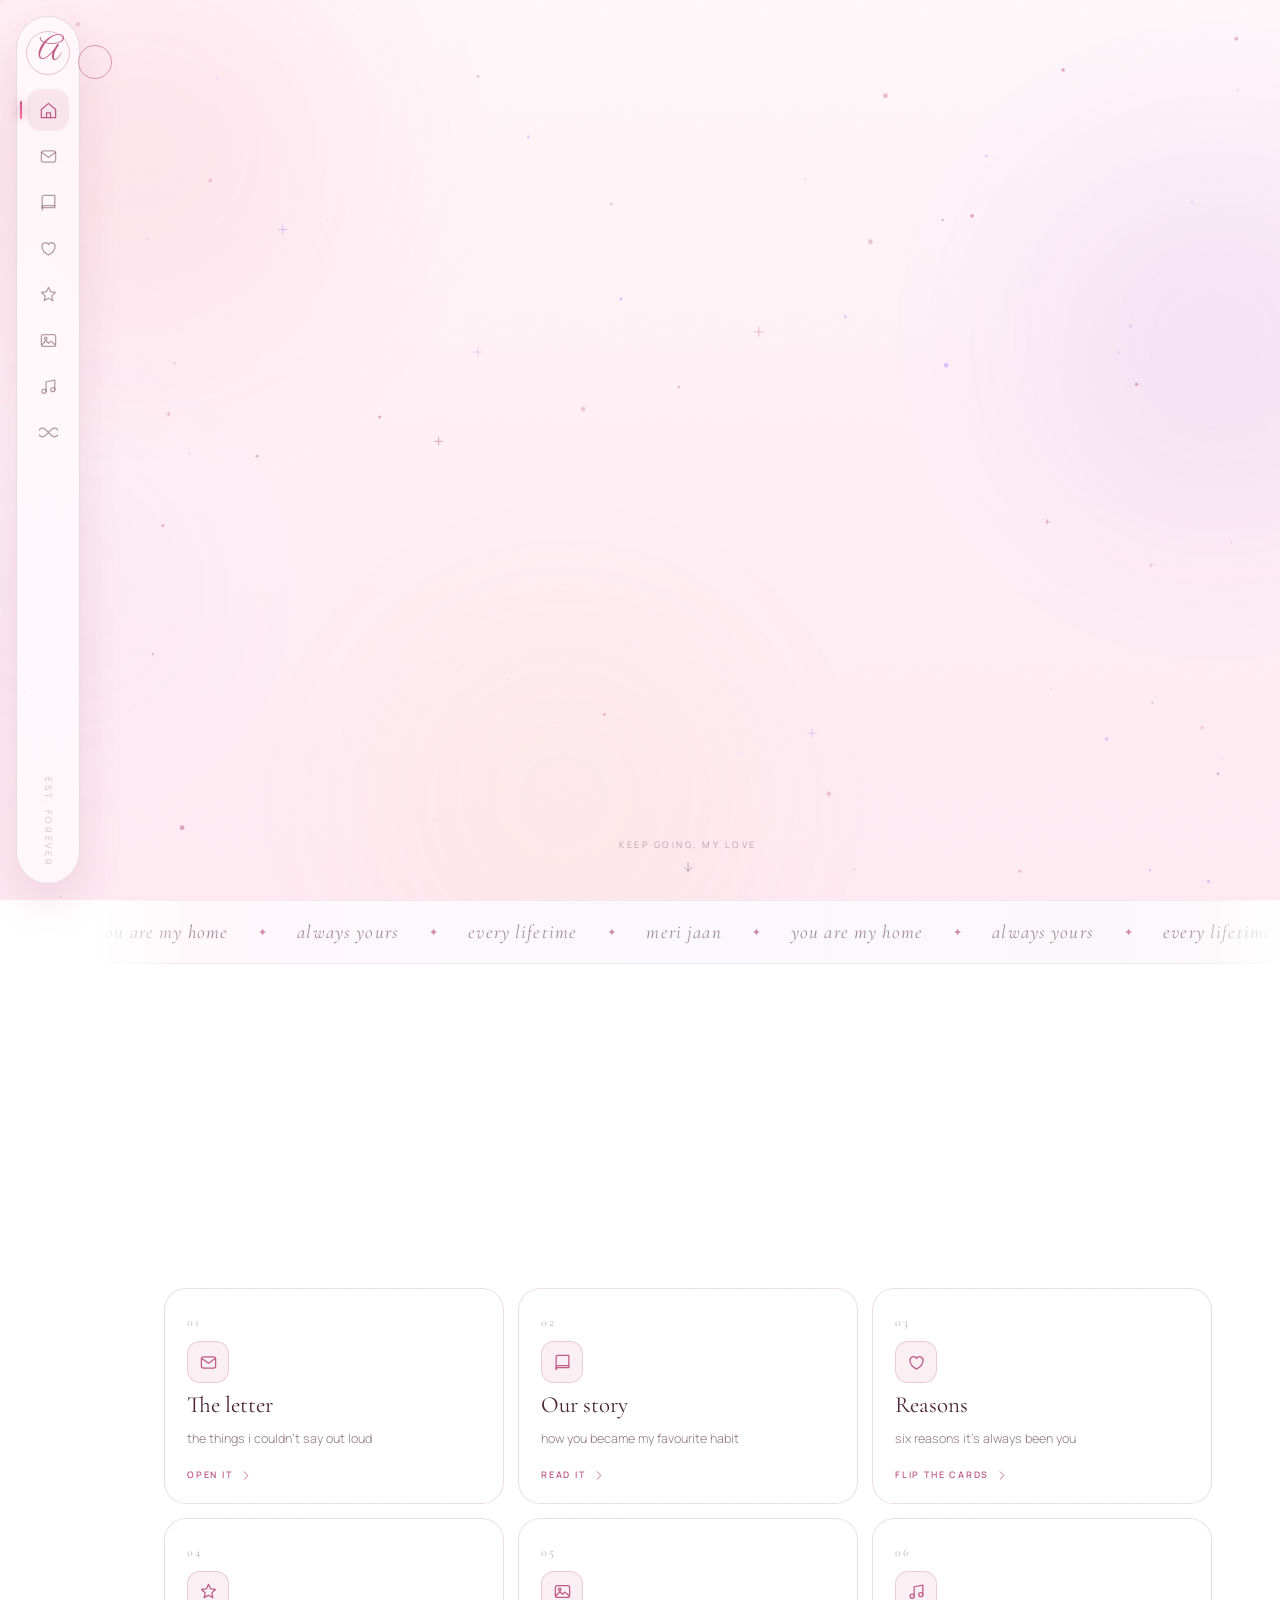
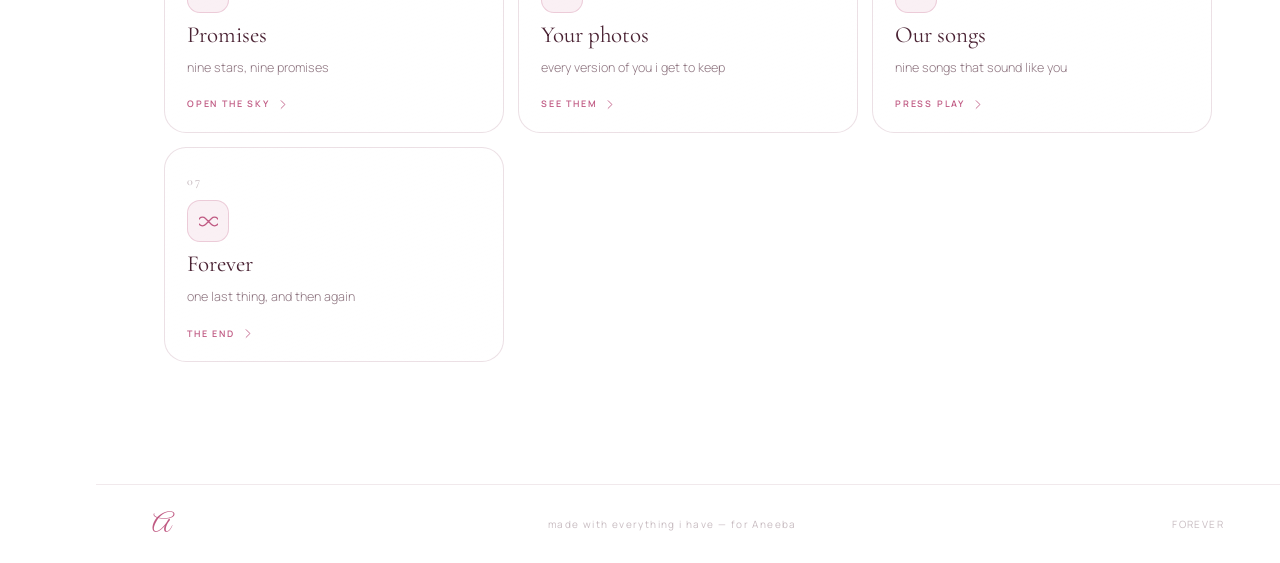
==== commit 7790cb83: "reword reasons page heading and sleepy voice card, cache-bust v7" ====
--- a/index.html
+++ b/index.html
@@ -12,7 +12,7 @@
 <link rel="preconnect" href="https://fonts.googleapis.com" />
 <link rel="preconnect" href="https://fonts.gstatic.com" crossorigin />
 <link href="https://fonts.googleapis.com/css2?family=Cormorant+Garamond:ital,wght@0,300;0,400;0,500;0,600;1,300;1,400;1,500&family=Great+Vibes&family=Manrope:wght@300;400;500;600;700&display=swap" rel="stylesheet" />
-<link rel="stylesheet" href="css/style.css?v=6" />
+<link rel="stylesheet" href="css/style.css?v=7" />
 <noscript><style>[data-reveal]{opacity:1!important;transform:none!important}.veil{display:none!important}body{overflow:auto!important}</style></noscript>
 </head>
 <body class="is-loading">
@@ -196,7 +196,7 @@
           <span class="chapter-card__no">03</span>
           <span class="chapter-card__ico"><svg class="ico"><use href="#i-heart"/></svg></span>
           <span class="chapter-card__title">Reasons</span>
-          <span class="chapter-card__line">six things i never said out loud</span>
+          <span class="chapter-card__line">six reasons it's always been you</span>
           <span class="chapter-card__go">flip the cards <svg class="ico"><use href="#i-right"/></svg></span>
         </a>
         <a class="chapter-card" href="promises.html" data-reveal style="--d:.16s">
@@ -311,7 +311,7 @@
 <div class="toast" id="toast" role="status" aria-live="polite"></div>
 <div class="hearts" id="hearts" aria-hidden="true"></div>
 
-<script src="js/data.js?v=6"></script>
-<script src="js/app.js?v=6"></script>
+<script src="js/data.js?v=7"></script>
+<script src="js/app.js?v=7"></script>
 </body>
 </html>
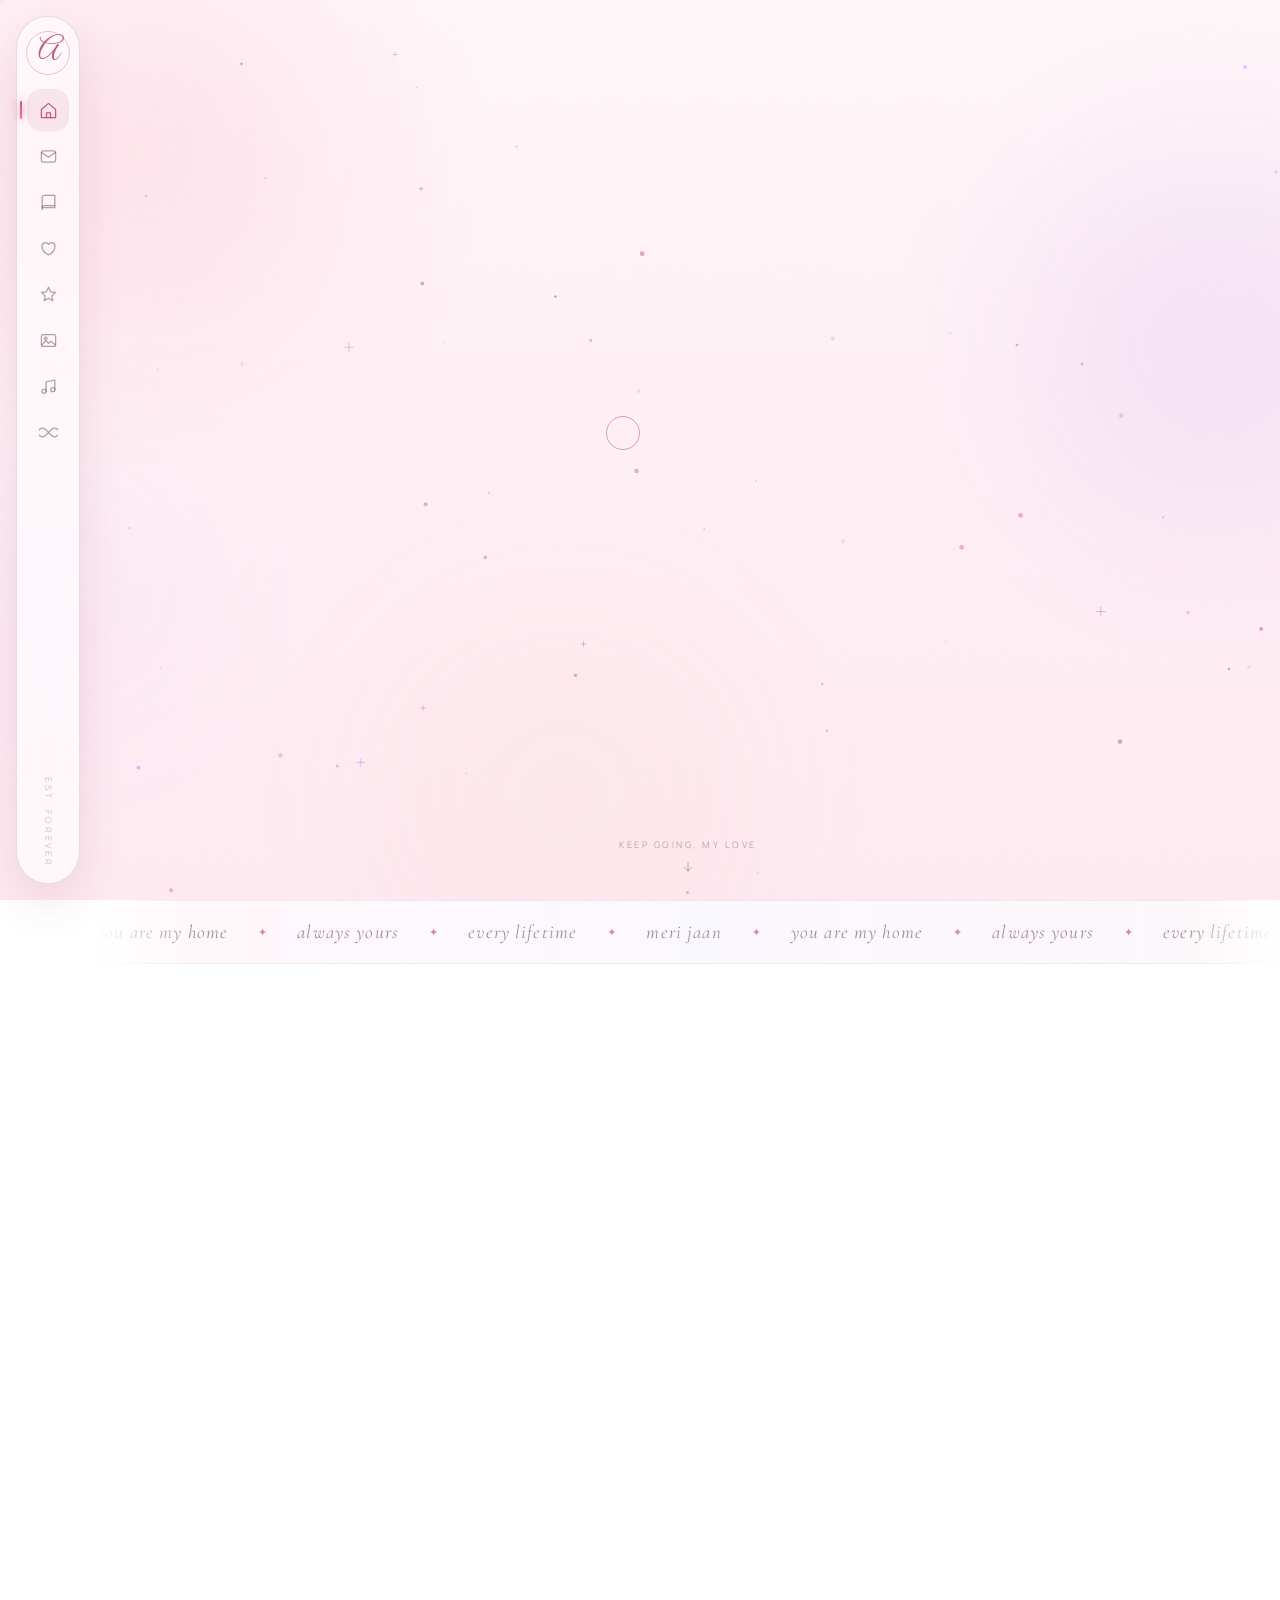
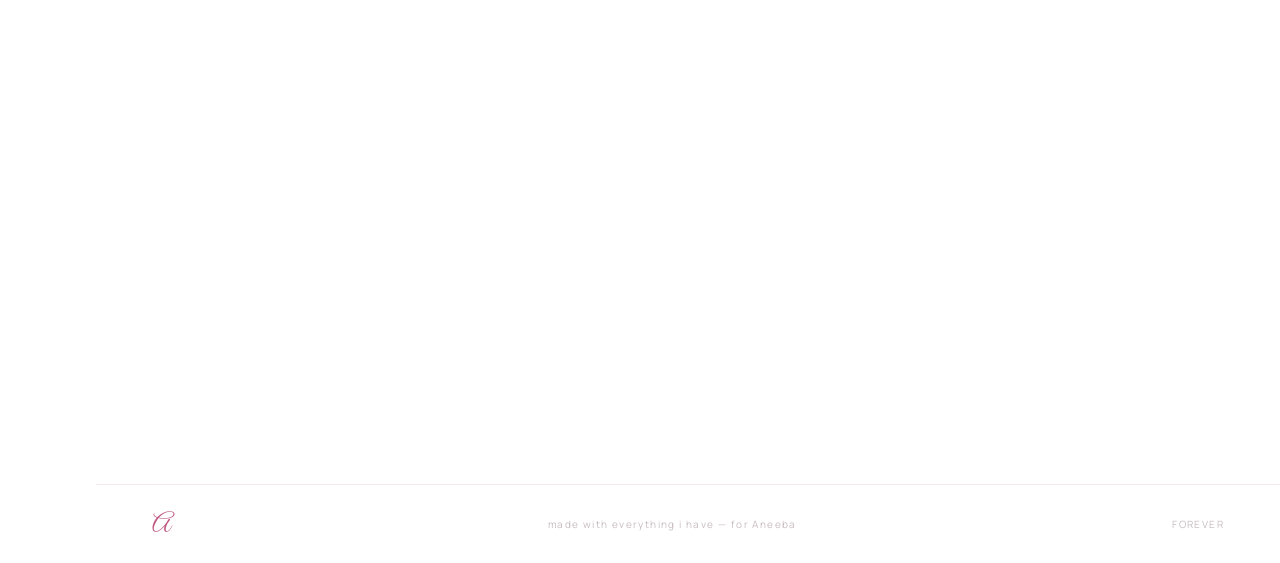
==== commit 122e0477: "replace love-you-out-loud promise with close-the-distance, cache-bust v8" ====
--- a/index.html
+++ b/index.html
@@ -12,7 +12,7 @@
 <link rel="preconnect" href="https://fonts.googleapis.com" />
 <link rel="preconnect" href="https://fonts.gstatic.com" crossorigin />
 <link href="https://fonts.googleapis.com/css2?family=Cormorant+Garamond:ital,wght@0,300;0,400;0,500;0,600;1,300;1,400;1,500&family=Great+Vibes&family=Manrope:wght@300;400;500;600;700&display=swap" rel="stylesheet" />
-<link rel="stylesheet" href="css/style.css?v=7" />
+<link rel="stylesheet" href="css/style.css?v=8" />
 <noscript><style>[data-reveal]{opacity:1!important;transform:none!important}.veil{display:none!important}body{overflow:auto!important}</style></noscript>
 </head>
 <body class="is-loading">
@@ -311,7 +311,7 @@
 <div class="toast" id="toast" role="status" aria-live="polite"></div>
 <div class="hearts" id="hearts" aria-hidden="true"></div>
 
-<script src="js/data.js?v=7"></script>
-<script src="js/app.js?v=7"></script>
+<script src="js/data.js?v=8"></script>
+<script src="js/app.js?v=8"></script>
 </body>
 </html>
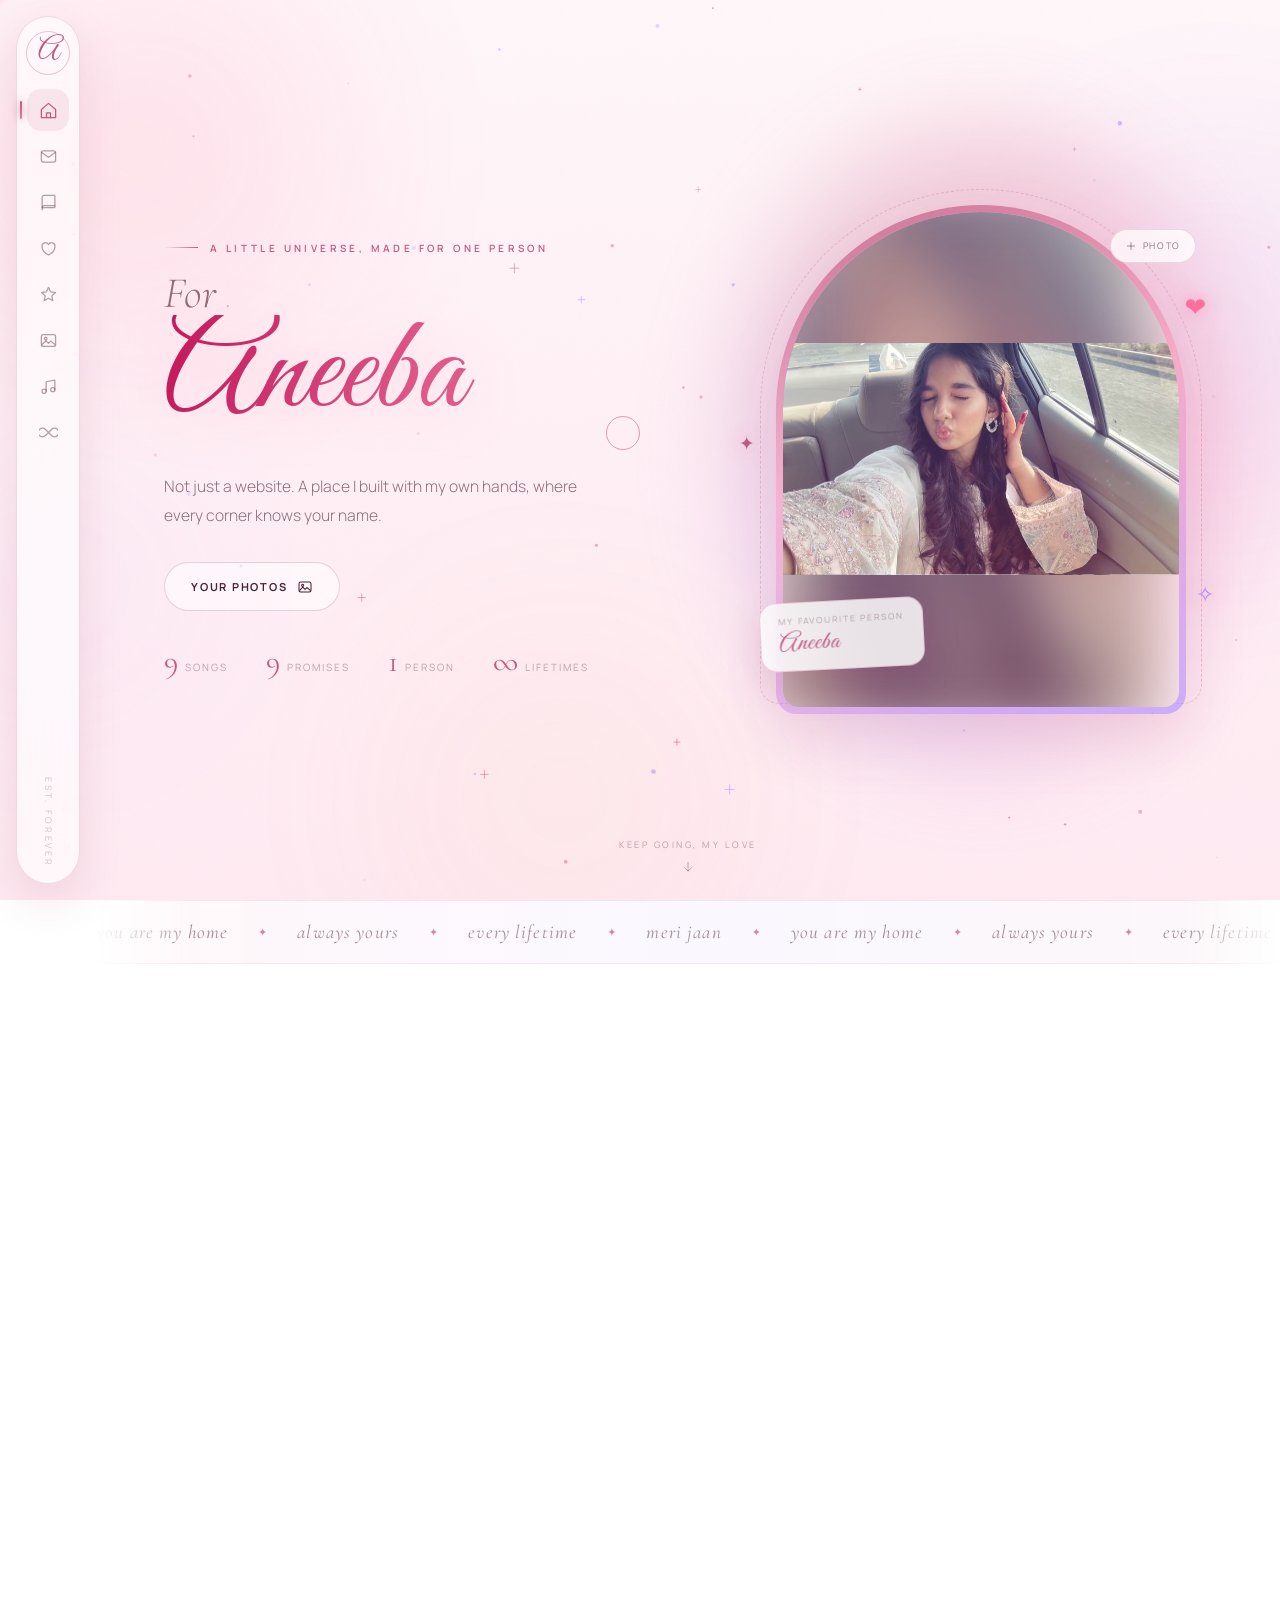
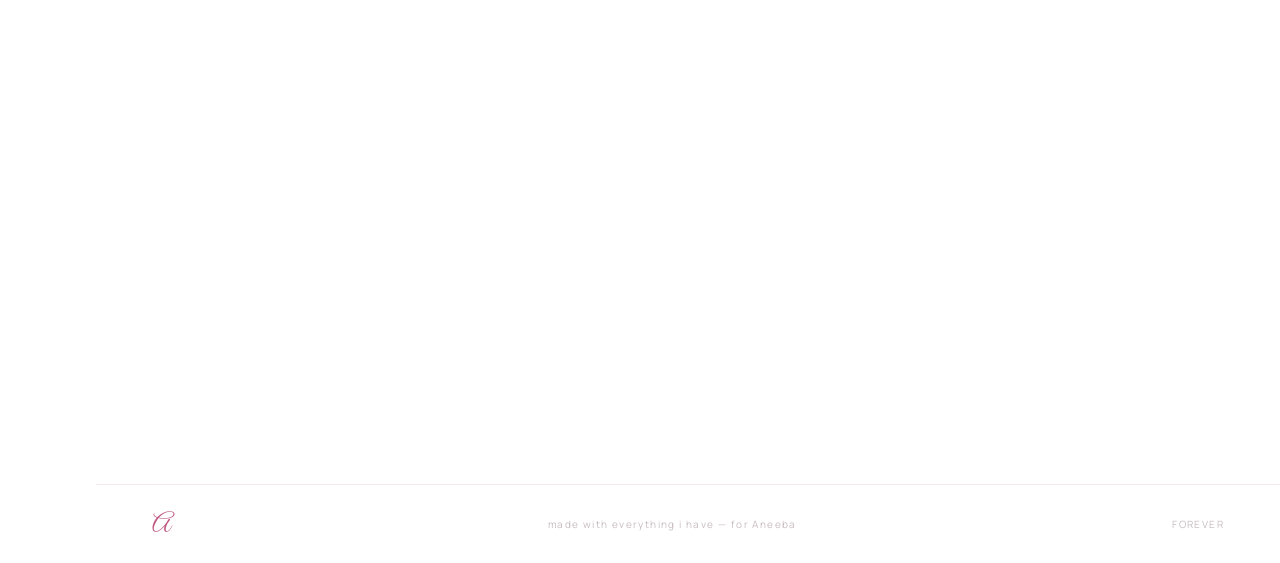
==== commit 99e04f50: "retitle gallery, photo-specific compliments, cache-bust v9" ====
--- a/index.html
+++ b/index.html
@@ -12,7 +12,7 @@
 <link rel="preconnect" href="https://fonts.googleapis.com" />
 <link rel="preconnect" href="https://fonts.gstatic.com" crossorigin />
 <link href="https://fonts.googleapis.com/css2?family=Cormorant+Garamond:ital,wght@0,300;0,400;0,500;0,600;1,300;1,400;1,500&family=Great+Vibes&family=Manrope:wght@300;400;500;600;700&display=swap" rel="stylesheet" />
-<link rel="stylesheet" href="css/style.css?v=8" />
+<link rel="stylesheet" href="css/style.css?v=9" />
 <noscript><style>[data-reveal]{opacity:1!important;transform:none!important}.veil{display:none!important}body{overflow:auto!important}</style></noscript>
 </head>
 <body class="is-loading">
@@ -210,7 +210,7 @@
           <span class="chapter-card__no">05</span>
           <span class="chapter-card__ico"><svg class="ico"><use href="#i-image"/></svg></span>
           <span class="chapter-card__title">Your photos</span>
-          <span class="chapter-card__line">every version of you i get to keep</span>
+          <span class="chapter-card__line">my favourite person, frame by frame</span>
           <span class="chapter-card__go">see them <svg class="ico"><use href="#i-right"/></svg></span>
         </a>
         <a class="chapter-card" href="music.html" data-reveal style="--d:.24s">
@@ -311,7 +311,7 @@
 <div class="toast" id="toast" role="status" aria-live="polite"></div>
 <div class="hearts" id="hearts" aria-hidden="true"></div>
 
-<script src="js/data.js?v=8"></script>
-<script src="js/app.js?v=8"></script>
+<script src="js/data.js?v=9"></script>
+<script src="js/app.js?v=9"></script>
 </body>
 </html>
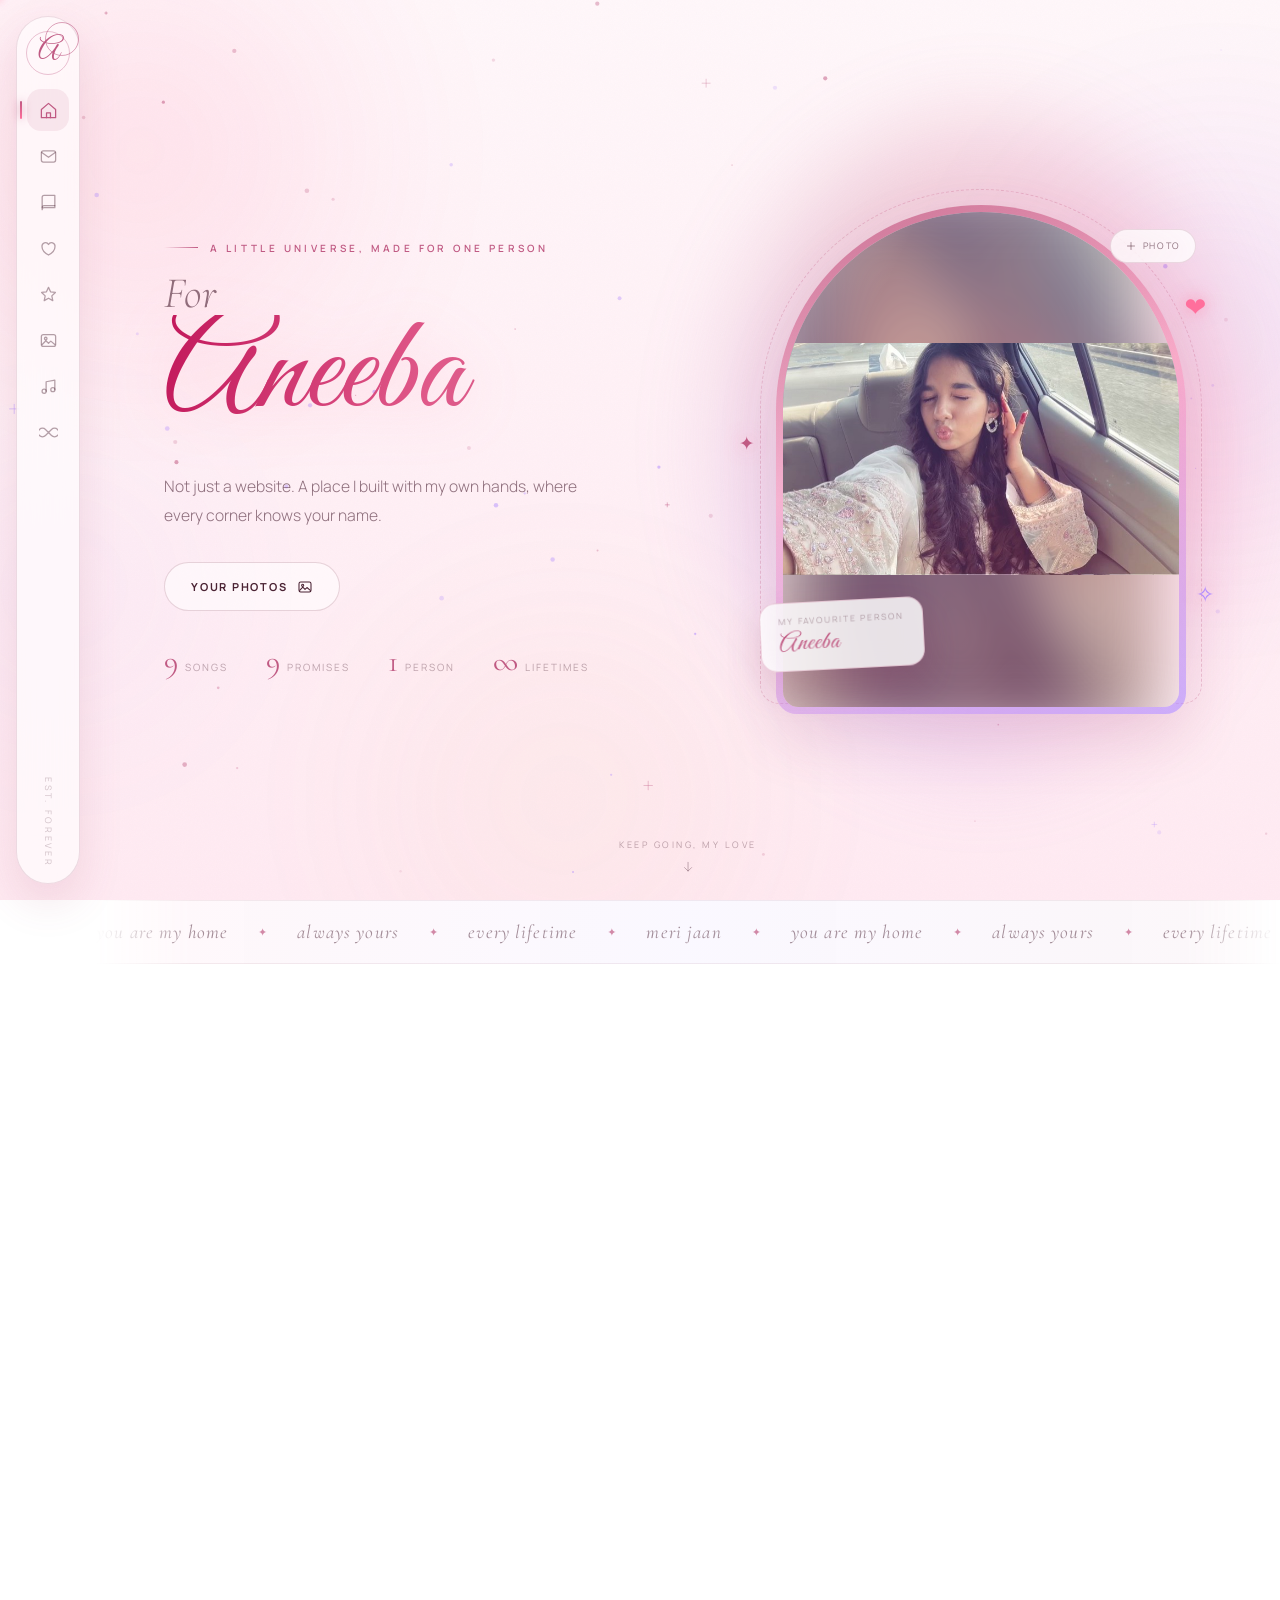
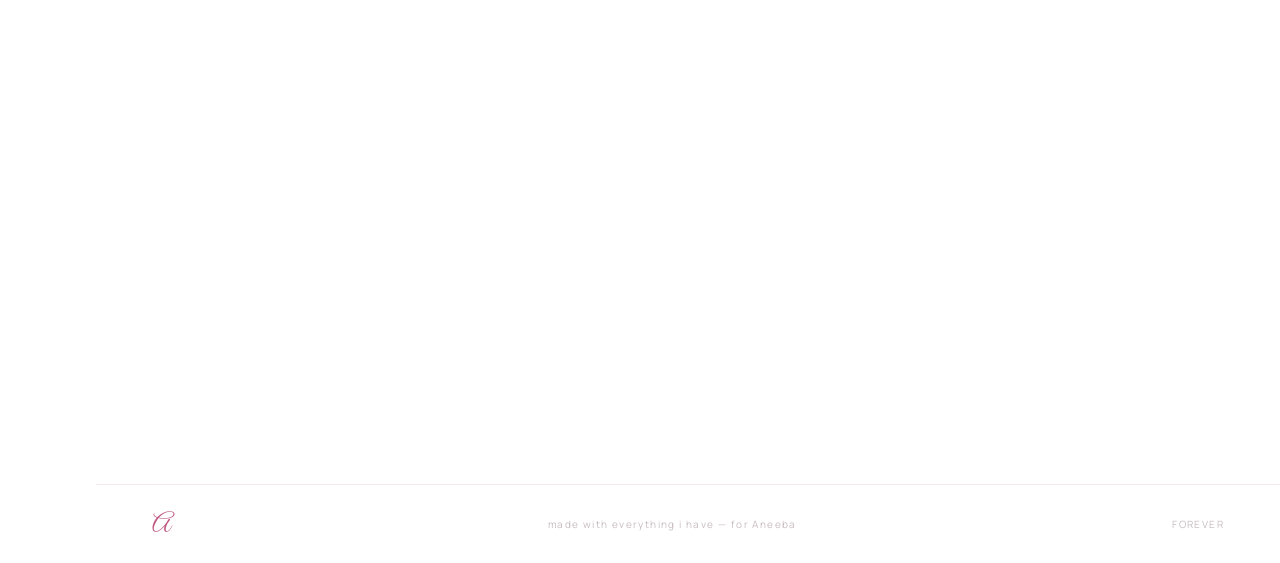
==== commit cfabd560: "remove visible captions under gallery photos and in lightbox, cache-bust v10" ====
--- a/index.html
+++ b/index.html
@@ -12,7 +12,7 @@
 <link rel="preconnect" href="https://fonts.googleapis.com" />
 <link rel="preconnect" href="https://fonts.gstatic.com" crossorigin />
 <link href="https://fonts.googleapis.com/css2?family=Cormorant+Garamond:ital,wght@0,300;0,400;0,500;0,600;1,300;1,400;1,500&family=Great+Vibes&family=Manrope:wght@300;400;500;600;700&display=swap" rel="stylesheet" />
-<link rel="stylesheet" href="css/style.css?v=9" />
+<link rel="stylesheet" href="css/style.css?v=10" />
 <noscript><style>[data-reveal]{opacity:1!important;transform:none!important}.veil{display:none!important}body{overflow:auto!important}</style></noscript>
 </head>
 <body class="is-loading">
@@ -302,7 +302,6 @@
   <button class="lightbox__nav lightbox__nav--prev" type="button" id="lbPrev" aria-label="Previous photo"><svg class="ico"><use href="#i-left"/></svg></button>
   <figure class="lightbox__fig">
     <img id="lbImg" alt="" />
-    <figcaption><span id="lbCap"></span><em id="lbCount"></em></figcaption>
   </figure>
   <button class="lightbox__nav lightbox__nav--next" type="button" id="lbNext" aria-label="Next photo"><svg class="ico"><use href="#i-right"/></svg></button>
 </div>
@@ -311,7 +310,7 @@
 <div class="toast" id="toast" role="status" aria-live="polite"></div>
 <div class="hearts" id="hearts" aria-hidden="true"></div>
 
-<script src="js/data.js?v=9"></script>
-<script src="js/app.js?v=9"></script>
+<script src="js/data.js?v=10"></script>
+<script src="js/app.js?v=10"></script>
 </body>
 </html>
--- a/css/style.css
+++ b/css/style.css
@@ -540,13 +540,6 @@
 .tile__plus .ico{ width:16px; height:16px; }
 .tile__fallback span{ font-size:9px; letter-spacing:.22em; text-transform:uppercase; }
 .tile.is-filled .tile__fallback{ display:none; }
-.tile__cap{
-  position:absolute; left:0; right:0; bottom:0; z-index:2; padding:34px 18px 14px;
-  text-align:left; font-size:11.5px; font-weight:400; color:rgba(255,255,255,.92);
-  background:linear-gradient(transparent,rgba(5,2,12,.82));
-  opacity:0; transform:translateY(8px); transition:opacity .4s, transform .4s;
-}
-.tile.is-filled .tile__cap{ opacity:1; transform:none; }
 .tile__zoom{
   position:absolute; top:12px; right:12px; z-index:2; width:32px; height:32px; display:grid; place-items:center;
   border-radius:50%; background:rgba(10,4,20,.55); border:1px solid rgba(255,255,255,.16); color:#fff;
@@ -733,8 +726,6 @@
 .lightbox__fig{ position:relative; margin:0; display:flex; flex-direction:column; align-items:center; gap:16px; max-width:min(1000px,92vw); }
 .lightbox__fig img{ max-height:74svh; max-width:100%; border-radius:16px; box-shadow:0 30px 80px rgba(160,70,105,.35); transform:scale(.97); transition:transform .5s var(--ease); }
 .lightbox.is-open .lightbox__fig img{ transform:scale(1); }
-.lightbox__fig figcaption{ display:flex; align-items:center; gap:14px; font-family:var(--font-display); font-size:15px; font-style:italic; color:rgba(74,34,51,.8); text-align:center; }
-.lightbox__fig figcaption em{ font-style:normal; font-family:var(--font-body); font-size:10px; letter-spacing:.16em; color:var(--faint); }
 .lightbox__close,.lightbox__nav{
   position:absolute; z-index:2; display:grid; place-items:center; border-radius:50%; cursor:pointer;
   background:rgba(255,255,255,.82); border:1px solid rgba(120,40,70,.2); color:var(--ink);
